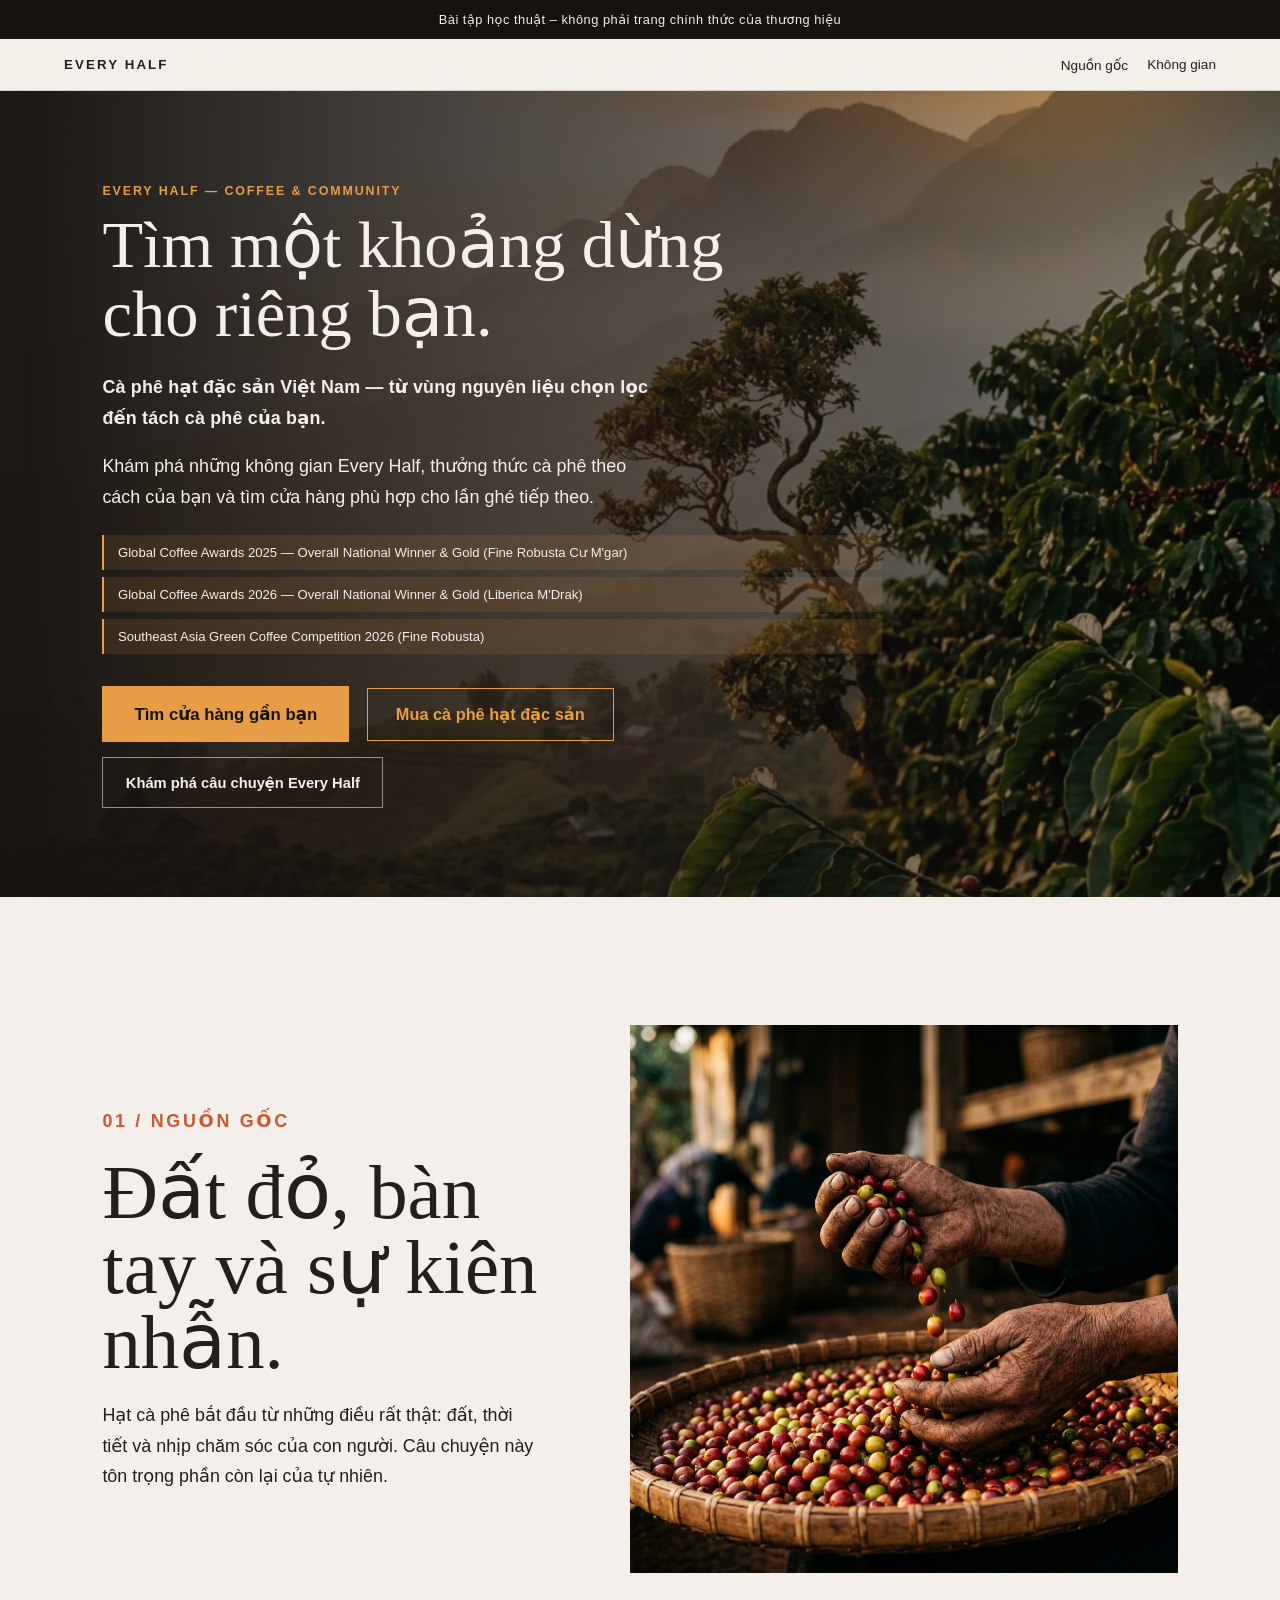
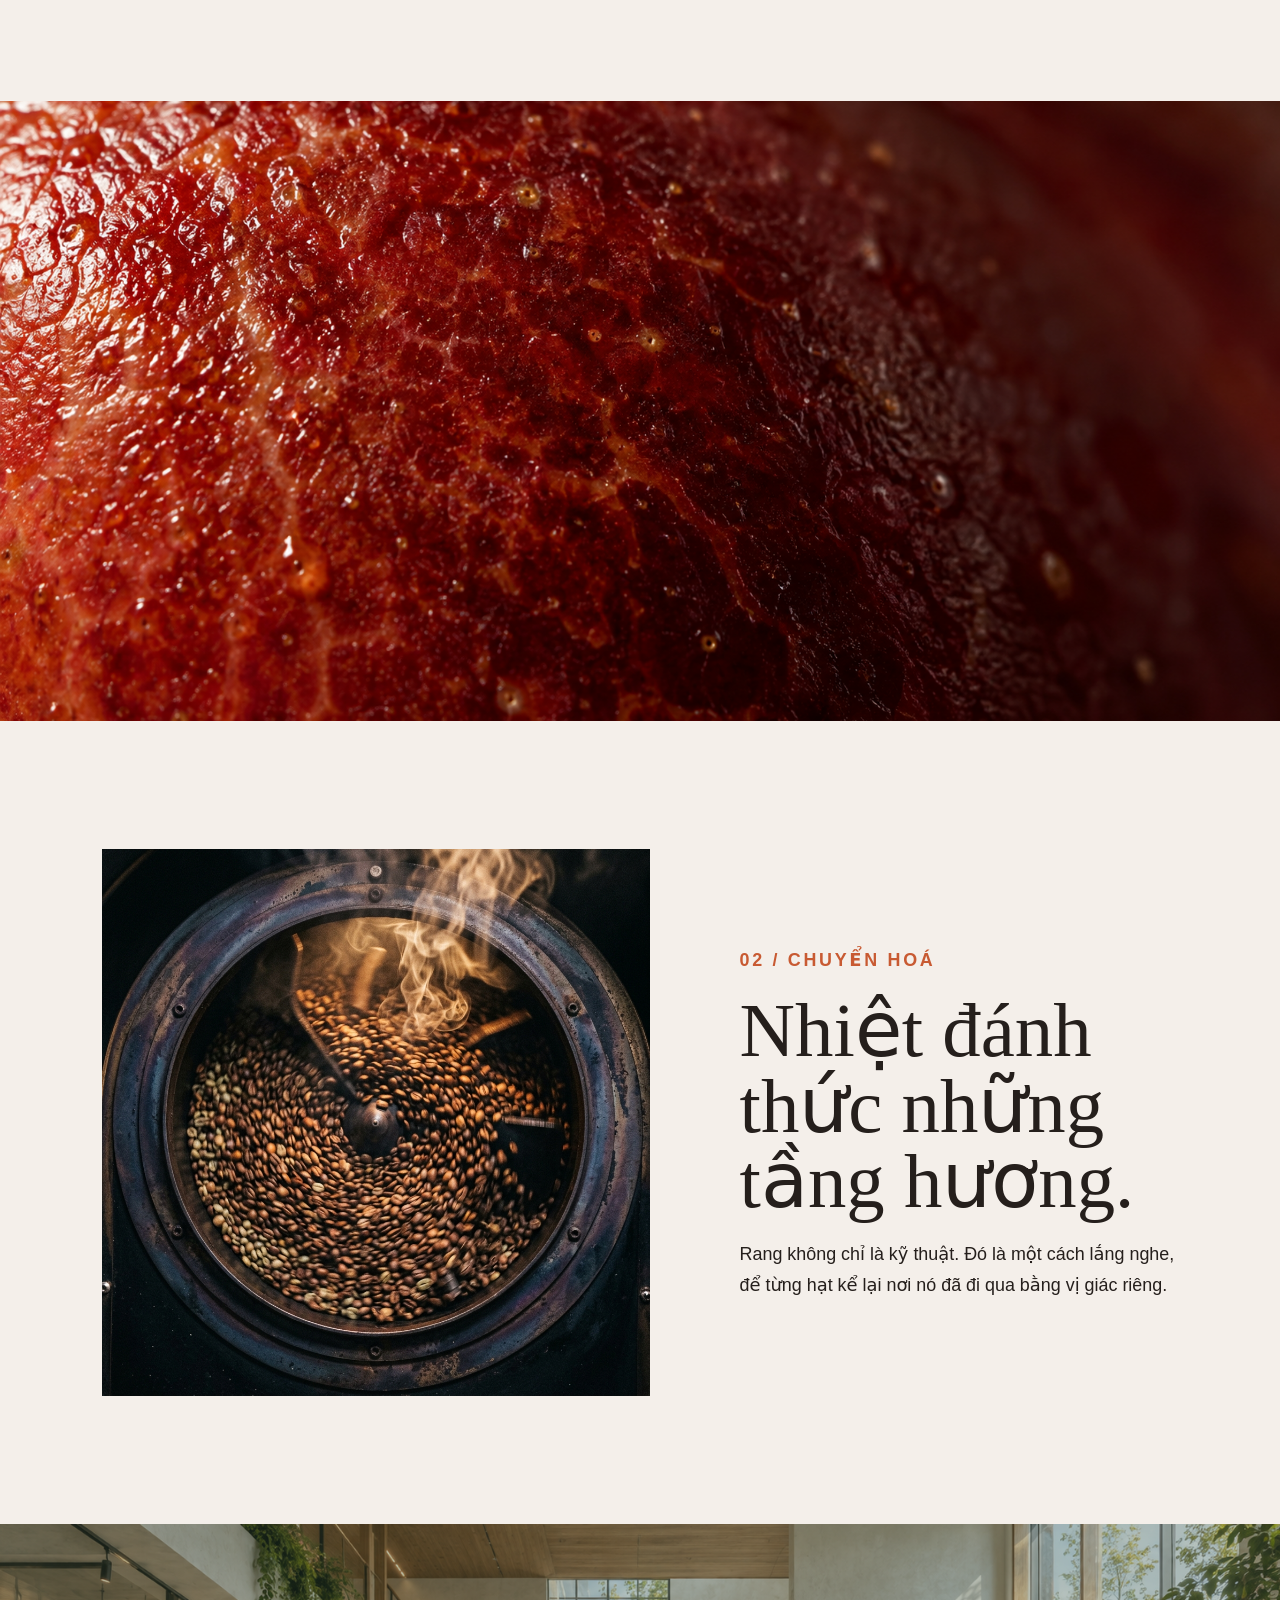
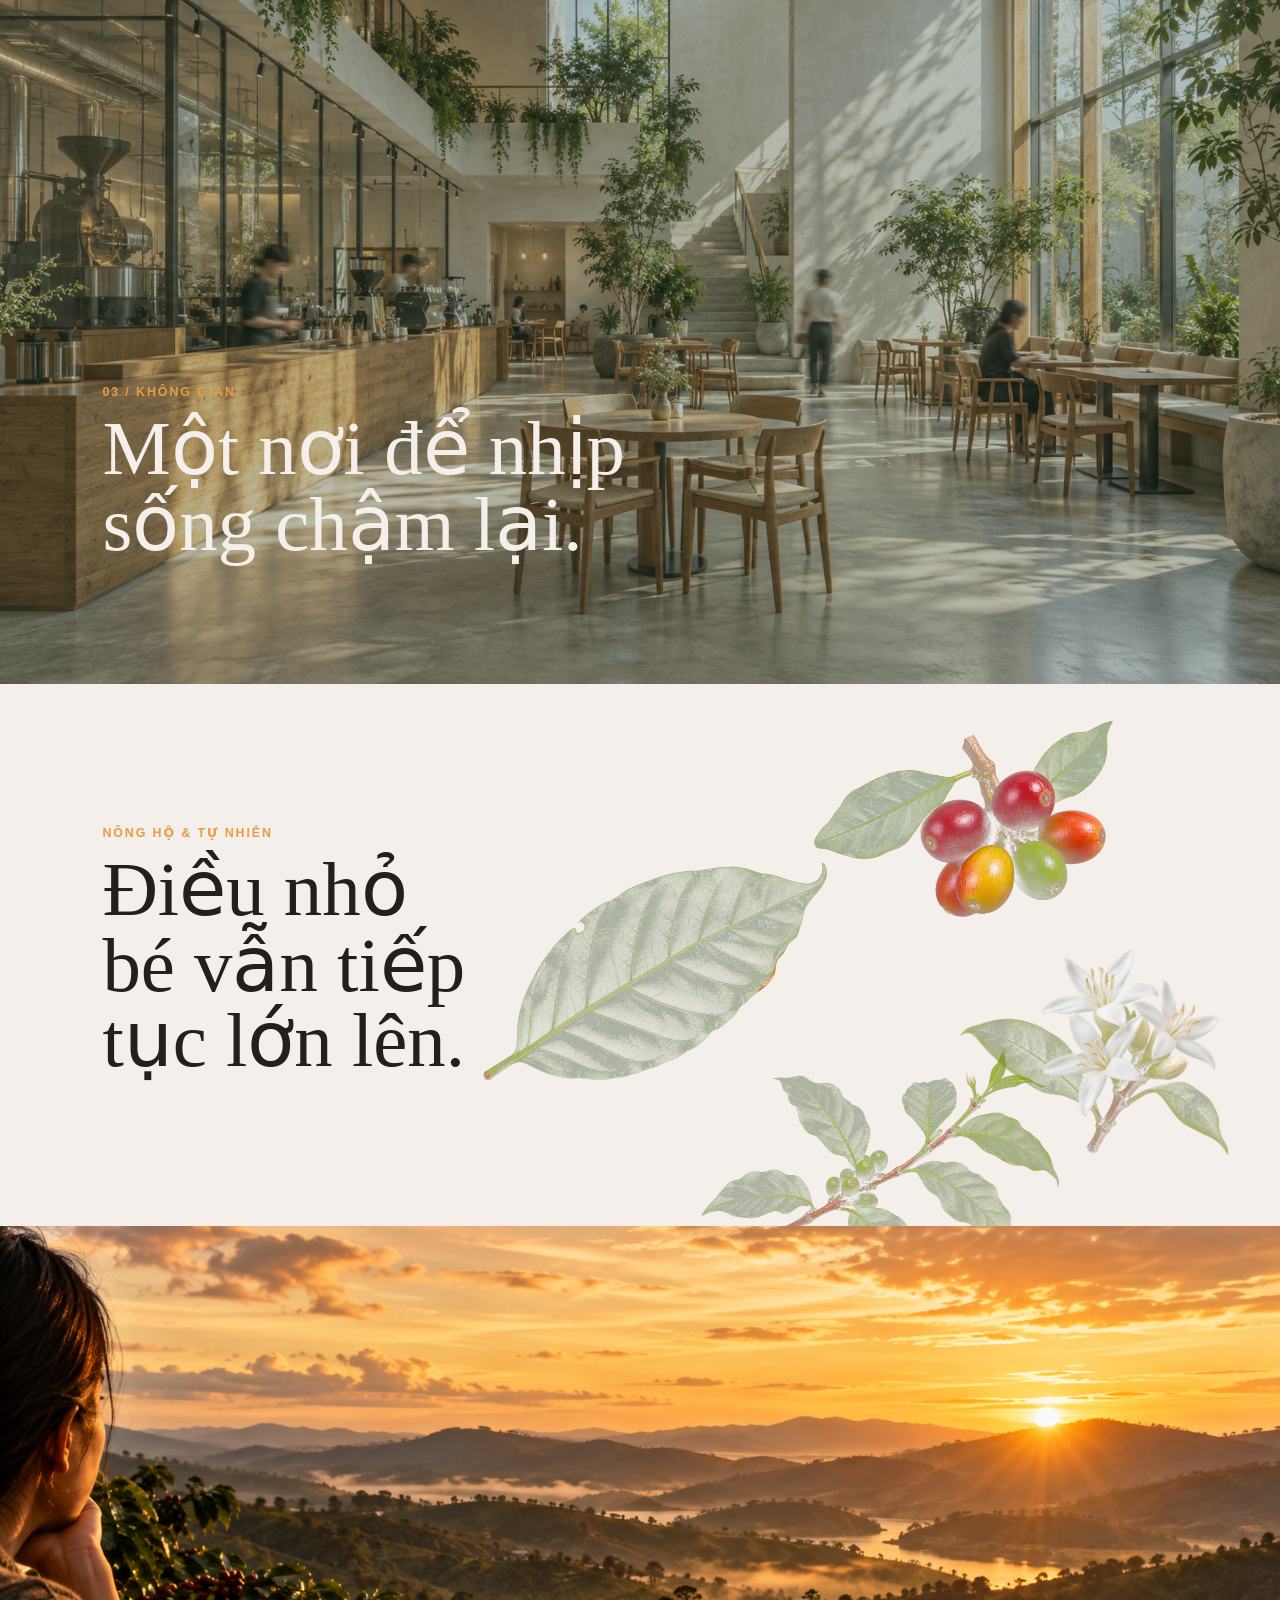
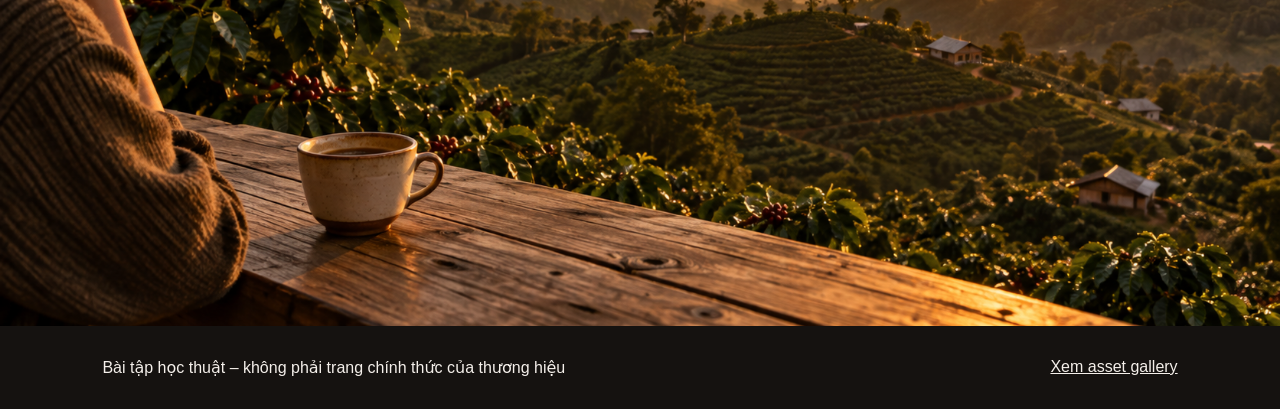
==== index.html @ ae02d375 "chinh sua theo yeu cau w4" ====
<!doctype html>
<html lang="vi">

<head>
  <meta charset="UTF-8">
  <meta name="viewport" content="width=device-width, initial-scale=1">
  <meta name="description"
    content="Khám phá không gian Every Half và tìm cửa hàng phù hợp cho lần ghé tiếp theo. Bài tập học thuật, không phải trang chính thức của thương hiệu.">
  <title>Every Half — Tìm một khoảng dừng</title>
  <link rel="stylesheet" href="assets/css/every-half-prototype.css">
  <script src="assets/js/tracking.js" defer></script>
  <script src="assets/js/motion.js" defer></script>

  <!-- Google tag (gtag.js) -->
  <script async src="https://www.googletagmanager.com/gtag/js?id=G-8DJGXKZXS6"></script>
  <script>
    window.dataLayer = window.dataLayer || [];
    function gtag() { dataLayer.push(arguments); }
    gtag('js', new Date());

    gtag('config', 'G-8DJGXKZXS6');
  </script>
</head>

<body>
  <p class="academic-notice">Bài tập học thuật – không phải trang chính thức của thương hiệu</p>
  <header class="site-header"><a class="wordmark" href="#top" aria-label="Every Half - đầu trang">EVERY HALF</a>
    <nav aria-label="Điều hướng"><a href="#origin">Nguồn gốc</a><a href="#space">Không gian</a></nav>
  </header>
  <main id="top">
    <section class="hero" aria-labelledby="hero-title"><img class="hero-image" data-parallax
        src="public/images/everyhalf/hero/01_hero_master.png"
        alt="Cảnh cà phê và thiên nhiên Tây Nguyên trong ánh sáng trầm ấm">
      <div class="hero-light" aria-hidden="true"></div>
      <div class="hero-copy">
        <p class="eyebrow">EVERY HALF — COFFEE &amp; COMMUNITY</p>
        <h1 id="hero-title">Tìm một khoảng dừng<br>cho riêng bạn.</h1>
        <p class="hero-subline">Cà phê hạt đặc sản Việt Nam — từ vùng nguyên liệu chọn lọc đến tách cà phê của bạn.</p>
        <p>Khám phá những không gian Every Half, thưởng thức cà phê theo cách của bạn và tìm cửa hàng phù hợp cho lần
          ghé tiếp theo.</p>
        <ul class="proof-badges" aria-label="Giải thưởng cà phê đặc sản">
          <li>Global Coffee Awards 2025 — Overall National Winner &amp; Gold (Fine Robusta Cư M'gar)</li>
          <li>Global Coffee Awards 2026 — Overall National Winner &amp; Gold (Liberica M'Drak)</li>
          <li>Southeast Asia Green Coffee Competition 2026 (Fine Robusta)</li>
        </ul>
        <div class="hero-actions">
          <a id="visit-roastery" class="cta" data-track="cta_click"
            href="https://www.everyhalf.vn/store?utm_source=every_half_study&amp;utm_medium=landing_cta&amp;utm_campaign=ec204_every_half&amp;utm_content=find_store_location">Tìm
            cửa hàng gần bạn</a>
          <a id="buy-specialty" class="cta-secondary-filled" data-track="cta_click"
            href="https://www.everyhalf.vn/product?utm_source=every_half_study&amp;utm_medium=landing_cta&amp;utm_campaign=ec204_every_half&amp;utm_content=buy_specialty_coffee">Mua
            cà phê hạt đặc sản</a>
          <a class="cta-secondary" href="#origin">Khám phá câu chuyện Every Half</a>
        </div>
        <!-- <a class="utility-link" href="/tracking">Xem kết quả ghi nhận sự kiện</a> -->
      </div>
    </section>
    <section class="section story-grid" id="origin" aria-labelledby="origin-title" data-reveal>
      <div class="story-copy">
        <p class="eyebrow">01 / Nguồn gốc</p>
        <h2 id="origin-title">Đất đỏ, bàn tay và sự kiên nhẫn.</h2>
        <p>Hạt cà phê bắt đầu từ những điều rất thật: đất, thời tiết và nhịp chăm sóc của con người. Câu chuyện này tôn
          trọng phần còn lại của tự nhiên.</p>
      </div><img class="story-image" src="public/images/everyhalf/origin/05_origin_human.png"
        alt="Con người chăm sóc cây cà phê">
    </section>
    <section class="transition" aria-label="Chất liệu quả cà phê"><img
        src="public/images/everyhalf/transition/13_transition_macro.png"
        alt="Cận cảnh kết cấu tự nhiên của vỏ quả cà phê"></section>
    <section class="section story-grid reverse" aria-labelledby="process-title" data-reveal><img class="story-image"
        src="public/images/everyhalf/process/08_roast_heat.png" alt="Nhiệt và chuyển động trong quá trình rang cà phê">
      <div class="story-copy">
        <p class="eyebrow">02 / Chuyển hoá</p>
        <h2 id="process-title">Nhiệt đánh thức những tầng hương.</h2>
        <p>Rang không chỉ là kỹ thuật. Đó là một cách lắng nghe, để từng hạt kể lại nơi nó đã đi qua bằng vị giác riêng.
        </p>
      </div>
    </section>
    <section class="space" id="space" aria-labelledby="space-title" data-reveal><img
        src="public/images/everyhalf/space/12_space.png"
        alt="Không gian cà phê tối giản với gỗ, cây xanh và ánh sáng tự nhiên">
      <div class="space-copy">
        <p class="eyebrow">03 / Không gian</p>
        <h2 id="space-title">Một nơi để nhịp sống chậm lại.</h2>
      </div>
    </section>
    <section class="section organic" aria-labelledby="organic-title" data-reveal>
      <p class="eyebrow">Nông hộ &amp; tự nhiên</p>
      <h2 id="organic-title">Điều nhỏ bé vẫn tiếp tục lớn lên.</h2><img class="organic-float cherries"
        src="public/images/everyhalf/organic/14_organic_02.png" alt="Chùm quả cà phê ở nhiều độ chín khác nhau"><img
        class="organic-float leaf" src="public/images/everyhalf/organic/14_organic_01.png" alt="Lá cà phê"><img
        class="organic-float flower" src="public/images/everyhalf/organic/14_organic_03.png" alt="Hoa cà phê"><img
        class="organic-float branch" src="public/images/everyhalf/organic/14_organic_04.png" alt="Cành cà phê non">
    </section>

    <section class="closing" aria-labelledby="closing-title">
      <img src="public/images/everyhalf/closing/16_closing.png"
        alt="Tách cà phê trên bàn gỗ nhìn ra đồi cà phê lúc hoàng hôn">
      <div class="closing-copy" data-reveal>
        <p class="eyebrow">Ghé thăm Every Half</p>
        <h2 id="closing-title">Lần ghé tiếp theo bắt đầu từ đây.</h2>
        <p>Chọn một góc yên tĩnh, một tách cà phê hợp gu và dành cho mình một nhịp chậm giữa ngày.</p>
      </div>
    </section>

  </main>
  <footer class="site-footer"><span>Bài tập học thuật – không phải trang chính thức của thương hiệu</span>
    <a href="asset_gallery.html">Xem asset gallery</a>
  </footer>
</body>

</html>
---- assets/css/every-half-prototype.css ----
:root { --basalt:#c85a32; --gold:#e69d45; --forest:#2d4f3e; --charcoal:#151210; --plaster:#f4efea; --ink:#251f1c; --line:rgba(37,31,28,.16); --display:'Palatino Linotype','Book Antiqua','Times New Roman',serif; --body:'Segoe UI',Arial,system-ui,sans-serif; }
* { box-sizing:border-box; } html { scroll-behavior:smooth; } body { background:var(--plaster); color:var(--ink); font-family:var(--body); margin:0; } body::before { background:url('../../public/images/everyhalf/texture/15_material_texture.png') repeat; content:''; inset:0; opacity:.08; pointer-events:none; position:fixed; z-index:-1; } a { color:inherit; }
.academic-notice { background:var(--charcoal); color:var(--plaster); font-size:.8rem; letter-spacing:.04em; margin:0; padding:.75rem 1.5rem; text-align:center; }.site-header { align-items:center; border-bottom:1px solid var(--line); display:flex; justify-content:space-between; padding:1.1rem clamp(1.25rem,5vw,5rem); }.wordmark { font-size:.83rem; font-weight:700; letter-spacing:.16em; text-decoration:none; }.site-header nav { display:flex; font-size:.85rem; gap:1.2rem; }.site-header nav a { text-decoration:none; }
.hero { background:var(--charcoal); color:var(--plaster); min-height:78svh; overflow:hidden; padding:clamp(2rem,7vw,7rem) clamp(1.25rem,8vw,9rem); position:relative; }.hero::after { background:linear-gradient(90deg,rgba(21,18,16,.96) 2%,rgba(21,18,16,.56) 49%,rgba(21,18,16,.08)); content:''; inset:0; position:absolute; }.hero-light { background:radial-gradient(circle,rgba(230,157,69,.38),transparent 64%); filter:blur(18px); height:62vw; pointer-events:none; position:absolute; right:-16vw; top:-35vw; width:62vw; z-index:1; }.hero-image { height:100%; inset:0; object-fit:cover; opacity:.7; position:absolute; transform:scale(1.08); transition:transform .1s linear; width:100%; }.hero-copy { max-width:690px; position:relative; z-index:2; }.eyebrow { color:var(--gold); font-size:.78rem; font-weight:700; letter-spacing:.15em; text-transform:uppercase; } h1,h2 { font-family:var(--display); font-weight:400; line-height:.98; margin:.5rem 0 1.25rem; } h1 { font-size:clamp(3.5rem,9vw,8.5rem); max-width:8ch; } h2 { font-size:clamp(2.5rem,6vw,5.5rem); }.hero-copy p,.story-copy p { font-size:clamp(1rem,1.4vw,1.22rem); line-height:1.7; max-width:55ch; }.text-link,.cta { display:inline-flex; font-weight:700; margin-top:1.25rem; text-decoration:none; }.cta { background:var(--gold); color:var(--charcoal); overflow:hidden; padding:1rem 1.25rem; position:relative; transition:transform .2s ease,background .2s ease; }.cta:hover { background:#f0b65f; transform:translateY(-2px); }.cta::after { background:linear-gradient(90deg,transparent,rgba(255,255,255,.58),transparent); content:''; height:100%; left:-130%; position:absolute; top:0; transform:skewX(-20deg); width:45%; }
.section { padding:clamp(4rem,10vw,10rem) clamp(1.25rem,8vw,9rem); }.story-grid { align-items:center; display:grid; gap:clamp(2rem,7vw,7rem); grid-template-columns:minmax(0,.8fr) minmax(280px,1fr); }.story-grid.reverse { grid-template-columns:minmax(280px,1fr) minmax(0,.8fr); }.story-image { min-height:470px; object-fit:cover; width:100%; }.story-copy .eyebrow { color:var(--basalt); }.transition { height:min(58vw,620px); overflow:hidden; }.transition img { height:100%; object-fit:cover; width:100%; }.space { background:var(--forest); color:var(--plaster); padding:0; position:relative; }.space img { display:block; height:min(66vw,760px); object-fit:cover; opacity:.68; width:100%; }.space-copy { bottom:clamp(2rem,8vw,8rem); left:clamp(1.25rem,8vw,9rem); max-width:580px; position:absolute; }.space-copy .eyebrow { color:var(--gold); }.organic { min-height:430px; overflow:hidden; position:relative; }.organic h2 { max-width:10ch; position:relative; z-index:1; }.organic-float { max-height:260px; object-fit:contain; position:absolute; right:8%; top:1rem; }.organic-float.leaf { right:34%; top:10rem; }.organic-float.flower { right:2%; top:15rem; }.organic-float.branch { right:16%; top:22rem; }
.closing { color:var(--plaster); min-height:700px; padding:clamp(4rem,10vw,10rem) clamp(1.25rem,8vw,9rem); position:relative; }.closing::before { background:linear-gradient(90deg,rgba(21,18,16,.85),rgba(21,18,16,.08)); content:''; inset:0; position:absolute; }.closing img { height:100%; inset:0; object-fit:cover; position:absolute; width:100%; }.closing-copy { max-width:660px; position:relative; z-index:1; }.tracking { background:#fffaf5; border-top:1px solid var(--line); }.tracking-grid { display:grid; gap:2rem; grid-template-columns:1fr minmax(260px,.8fr); }.tracking h2 { font-size:clamp(2rem,4vw,3.8rem); }.event-panel { background:var(--charcoal); color:var(--plaster); padding:1.35rem; }.event-panel h3 { margin-top:0; }#event-status { color:#d9cfca; font-size:.85rem; line-height:1.5; }#event-log { border-top:1px solid rgba(255,255,255,.2); list-style:none; margin:1rem 0; padding:.65rem 0 0; }#event-log li { border-bottom:1px solid rgba(255,255,255,.12); font:.75rem/1.5 ui-monospace,monospace; padding:.55rem 0; }.clear-button { background:transparent; border:1px solid rgba(255,255,255,.55); color:var(--plaster); cursor:pointer; padding:.6rem .85rem; }.site-footer { background:var(--charcoal); color:var(--plaster); display:flex; gap:1rem; justify-content:space-between; padding:2rem clamp(1.25rem,8vw,9rem); }.thank-you { min-height:100svh; }.thank-you-main { margin:0 auto; max-width:900px; padding:clamp(4rem,13vw,10rem) 1.25rem; }.campaign { background:white; border-left:4px solid var(--basalt); margin:2.5rem 0; padding:1.25rem; }#campaign-details div { border-top:1px solid var(--line); display:grid; grid-template-columns:1fr 2fr; padding:.75rem 0; }#campaign-details dt { font-weight:700; }#campaign-details dd { margin:0; overflow-wrap:anywhere; }
.motion-ready .hero-copy { animation:hero-reveal 1.1s cubic-bezier(.2,.8,.2,1) both; }.motion-ready .hero-light { animation:light-breathe 8s ease-in-out infinite; }.motion-ready .transition img { animation:macro-drift 16s ease-in-out infinite alternate; }.motion-ready .organic-float { animation:botanical-float 7s ease-in-out infinite alternate; }.motion-ready .organic-float.leaf { animation-delay:-2s; animation-duration:9s; }.motion-ready .organic-float.flower { animation-delay:-4s; animation-duration:8s; }.motion-ready .organic-float.branch { animation-delay:-1s; animation-duration:11s; }.motion-ready .cta::after { animation:cta-shimmer 4.8s ease-in-out infinite; }.motion-ready [data-reveal] { opacity:0; transform:translateY(42px); transition:opacity .8s ease,transform .8s cubic-bezier(.2,.8,.2,1); }.motion-ready [data-reveal].is-visible { opacity:1; transform:translateY(0); }
@keyframes hero-reveal { from { opacity:0; transform:translateY(32px); } to { opacity:1; transform:translateY(0); } } @keyframes light-breathe { 0%,100% { opacity:.4; transform:translate3d(0,0,0) scale(.92); } 50% { opacity:1; transform:translate3d(-6vw,8vw,0) scale(1.12); } } @keyframes macro-drift { from { transform:scale(1.02) translateX(-1.5%); } to { transform:scale(1.12) translateX(1.5%); } } @keyframes botanical-float { from { transform:translate3d(0,0,0) rotate(-2deg); } to { transform:translate3d(0,-22px,0) rotate(3deg); } } @keyframes cta-shimmer { 0%,58% { left:-130%; } 76%,100% { left:160%; } }
@media (max-width:700px) { .site-header nav { display:none; }.story-grid,.story-grid.reverse,.tracking-grid { grid-template-columns:1fr; }.story-grid.reverse .story-copy { order:1; }.story-grid.reverse .story-image { order:2; }.story-image { min-height:360px; }.organic { min-height:320px; }.organic-float { max-height:160px; opacity:.72; right:-5%; }.organic-float.leaf { right:29%; top:11rem; }.organic-float.flower { display:none; }.organic-float.branch { display:none; }.site-footer { flex-direction:column; } } @media (prefers-reduced-motion:reduce) { html { scroll-behavior:auto; }*,*::before,*::after { animation-duration:.01ms !important; animation-iteration-count:1 !important; scroll-behavior:auto !important; transition-duration:.01ms !important; } }

/* Marketing hero actions */
.hero-copy { max-width:780px; }
.hero-copy h1 { font-size:clamp(1.9rem,5.2vw,4.8rem); line-height:1.04; max-width:none; margin-bottom:1.5rem; }
.hero-copy p.eyebrow { font-size:.78rem; margin:0; }
.hero-actions { align-items:center; display:flex; flex-wrap:wrap; gap:.9rem 1.1rem; margin-top:2rem; }
.hero-actions .cta { font-size:1.05rem; margin-top:0; padding:1.1rem 2rem; }
.cta-secondary { border:1px solid rgba(244,239,234,.55); color:var(--plaster); display:inline-flex; font-size:.92rem; font-weight:600; padding:1rem 1.4rem; text-decoration:none; transition:background .2s ease,border-color .2s ease; }
.cta-secondary:hover { background:rgba(244,239,234,.12); border-color:var(--plaster); }
.utility-link { color:rgba(244,239,234,.72); display:inline-block; font-size:.78rem; margin-top:1.6rem; padding:.5rem 0; text-decoration:underline; text-underline-offset:3px; }
.utility-link:hover { color:var(--plaster); }
@media (max-width:700px) { .hero-actions { align-items:stretch; flex-direction:column; } .hero-actions .cta,.cta-secondary,.cta-secondary-filled { justify-content:center; text-align:center; width:100%; } .site-header { padding-block:.9rem; } }

/* Điểm 1 — Thông điệp chính: subline nêu rõ danh mục sản phẩm cốt lõi */
.hero-subline { color:var(--plaster); font-size:clamp(1.05rem,1.7vw,1.35rem); font-weight:600; letter-spacing:.01em; margin:0 0 .85rem; max-width:55ch; }

/* Điểm 2 — Bằng chứng / Proof: badge giải thưởng định lượng gần CTA */
.proof-badges { display:flex; flex-direction:column; gap:.45rem; list-style:none; margin:1.4rem 0 0; padding:0; }
.proof-badges li { background:rgba(230,157,69,.12); border-left:2px solid var(--gold); color:var(--plaster); font-size:.82rem; line-height:1.45; padding:.5rem .85rem; }

/* Điểm 3 — CTA giảm lo ngại: CTA phụ dẫn thẳng tới trang mua hàng online */
.cta-secondary-filled { background:transparent; border:1px solid var(--gold); color:var(--gold); display:inline-flex; font-size:1.02rem; font-weight:700; margin-top:0; padding:1rem 1.75rem; text-decoration:none; transition:background .2s ease,color .2s ease; }
.cta-secondary-filled:hover { background:var(--gold); color:var(--charcoal); }
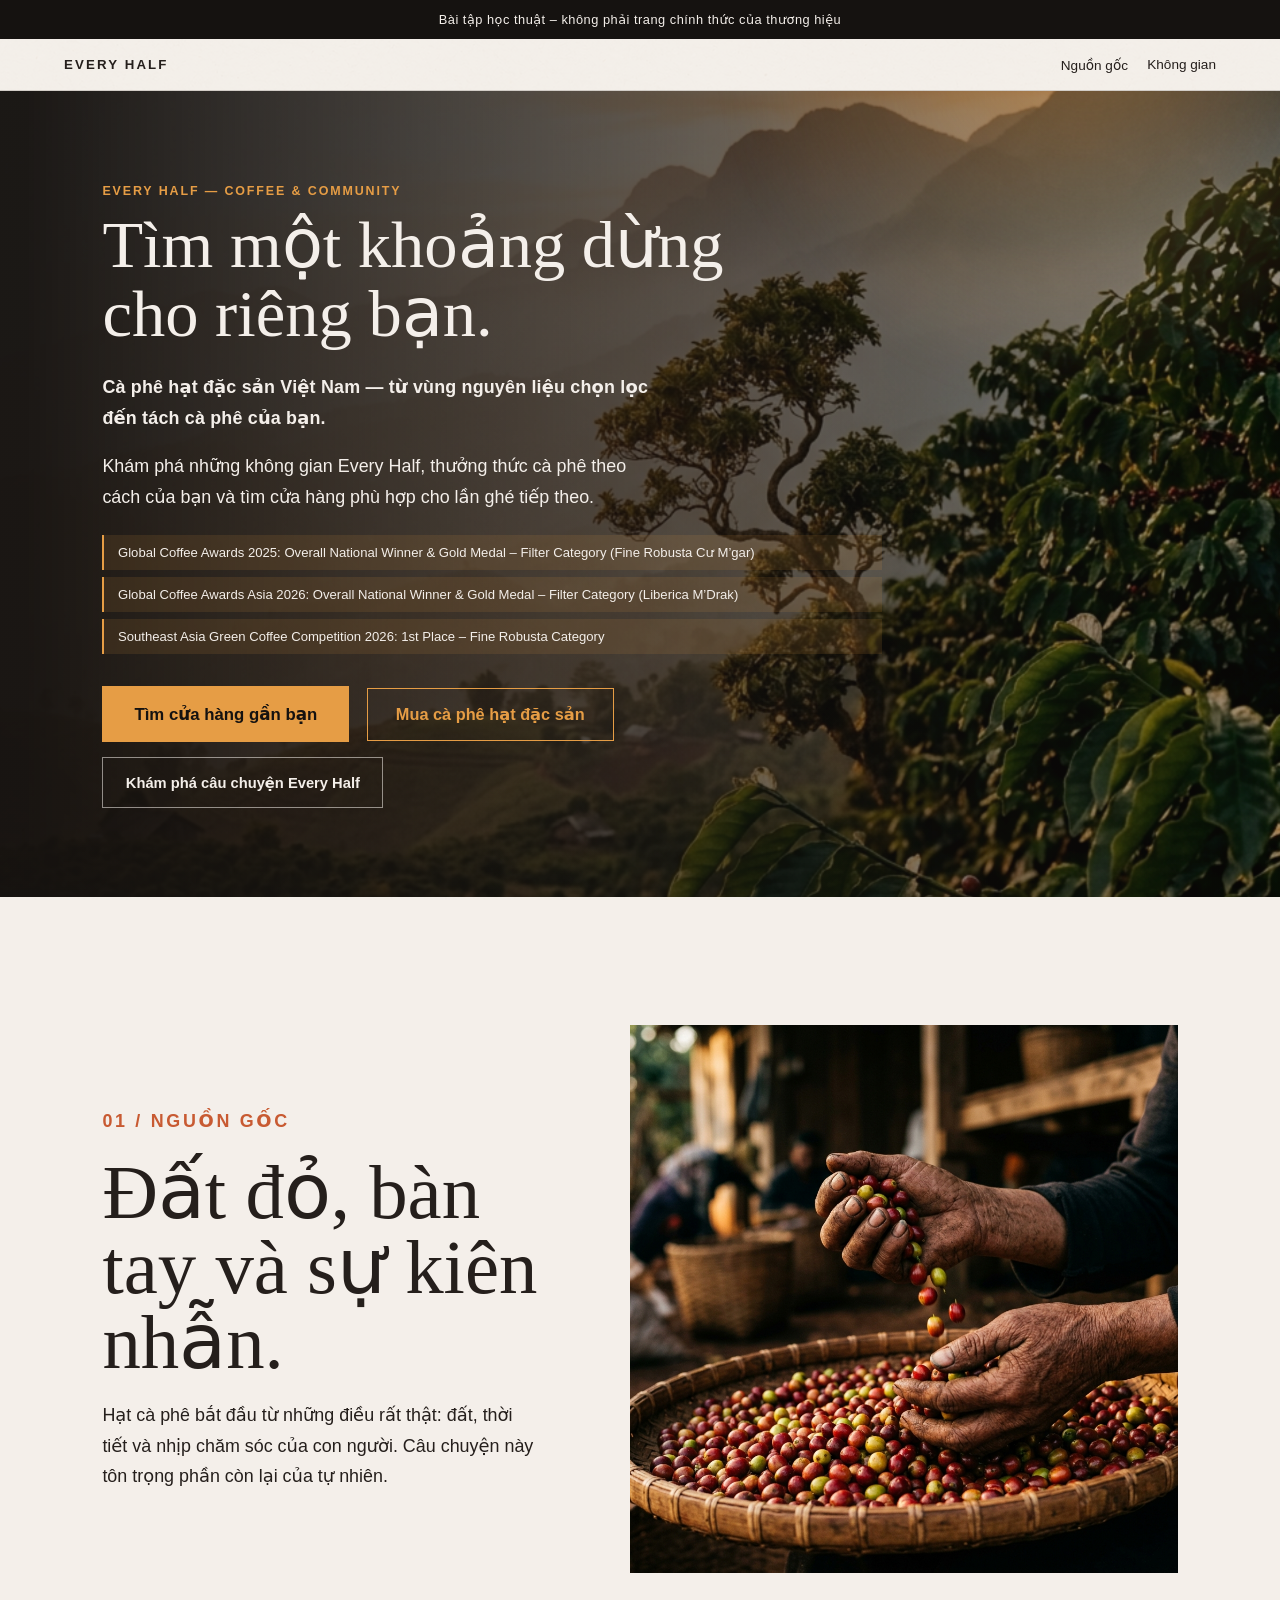
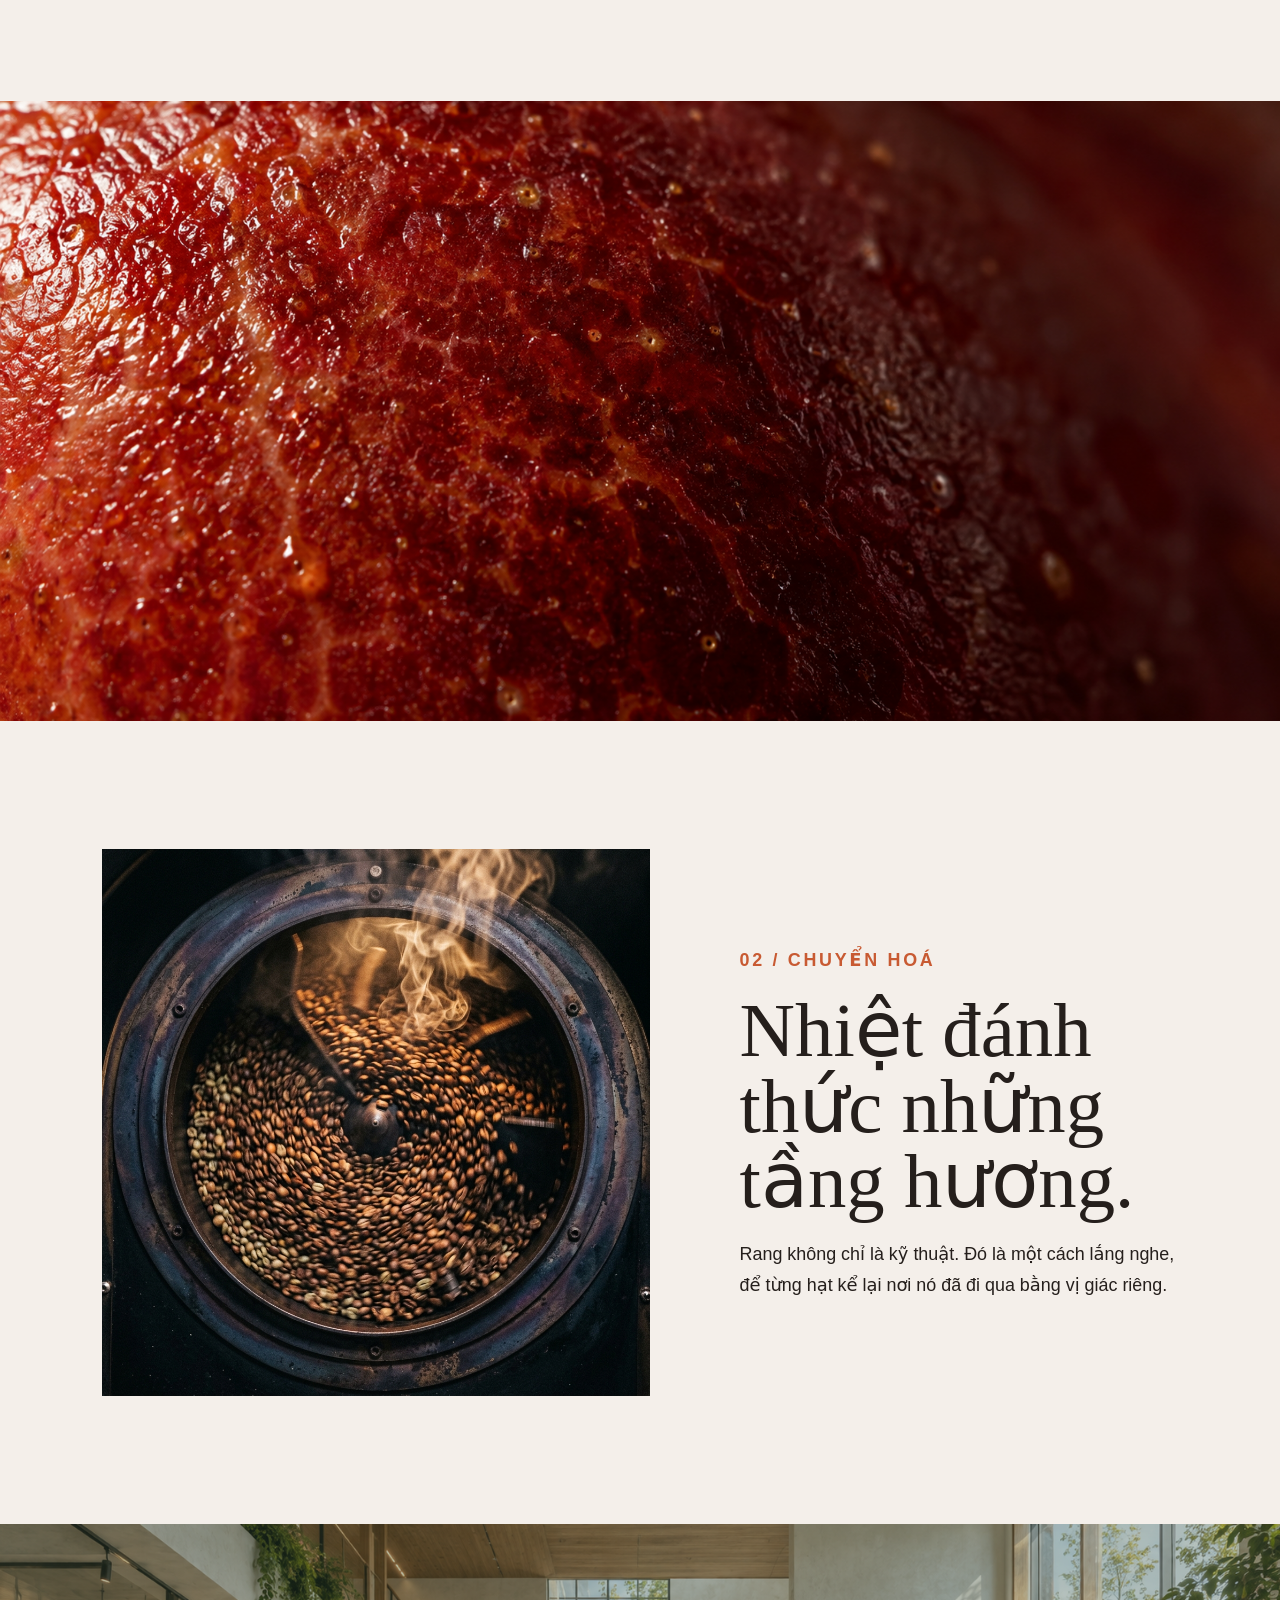
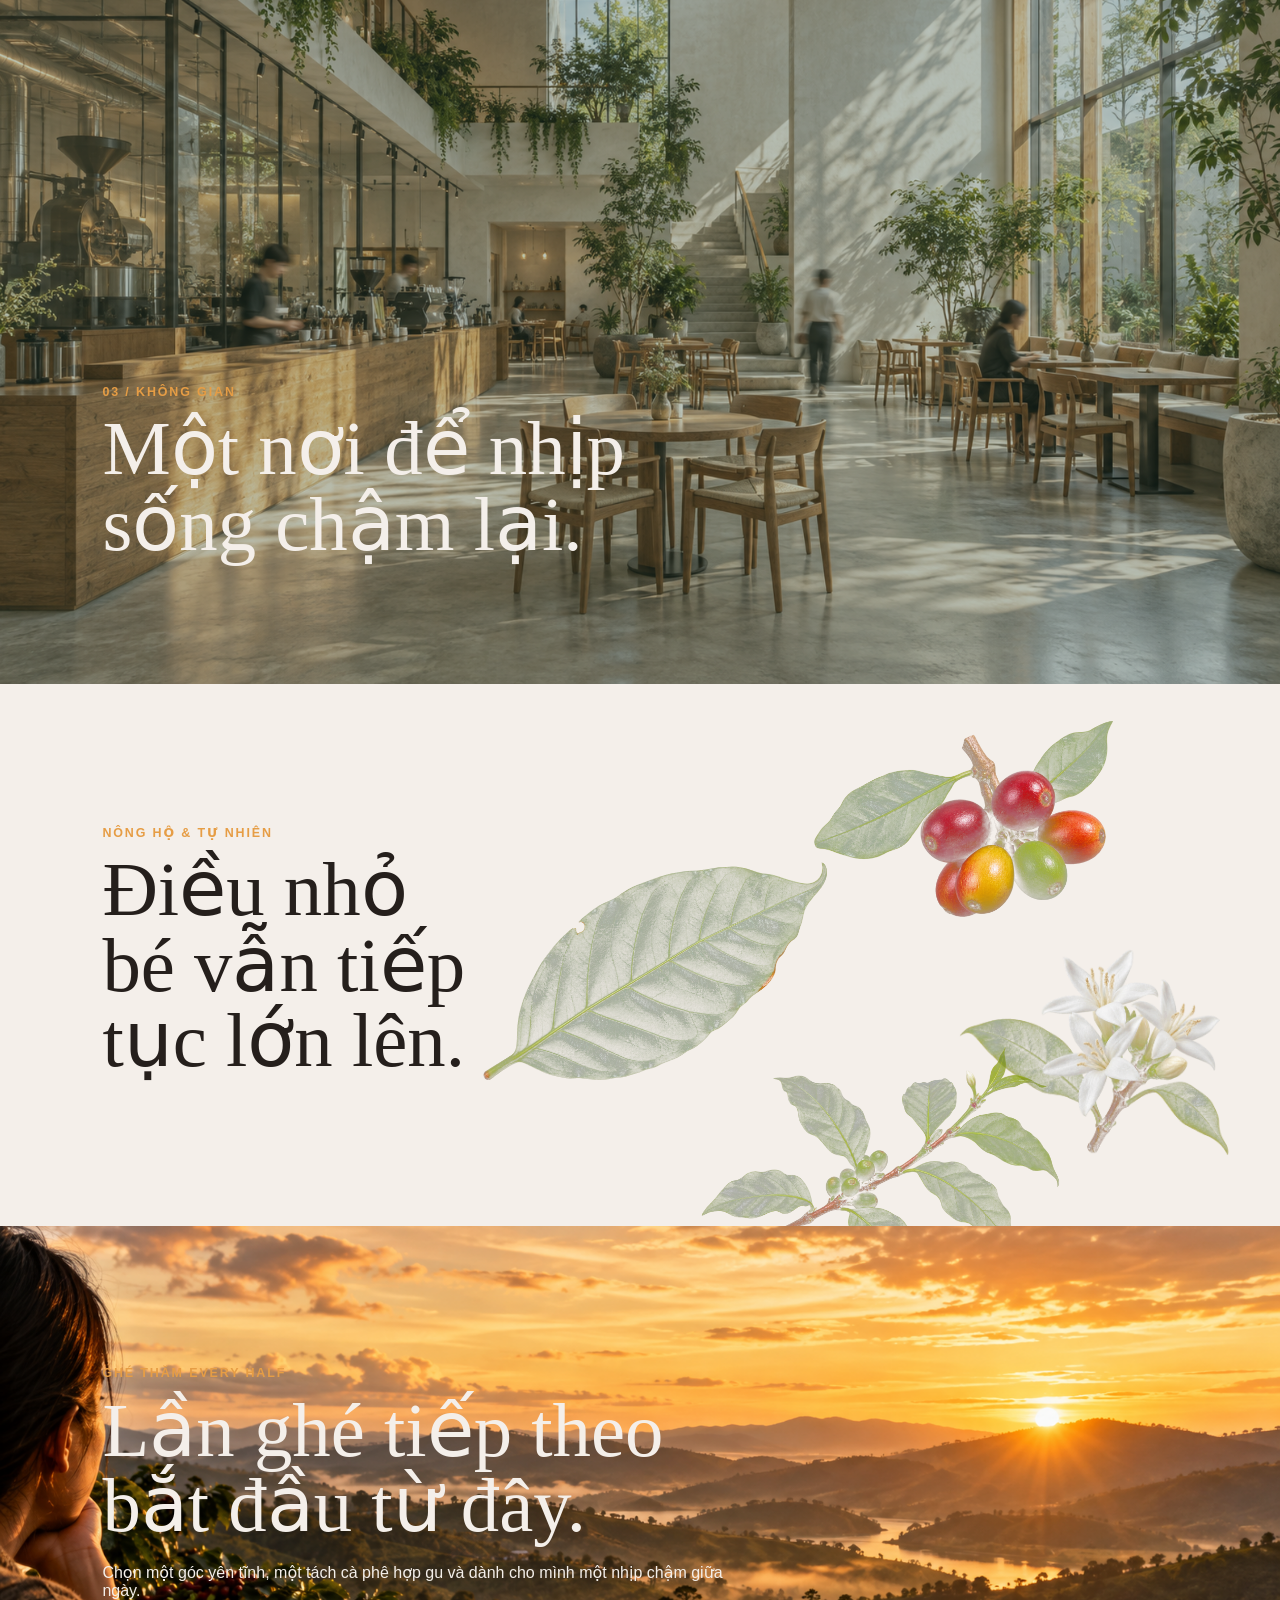
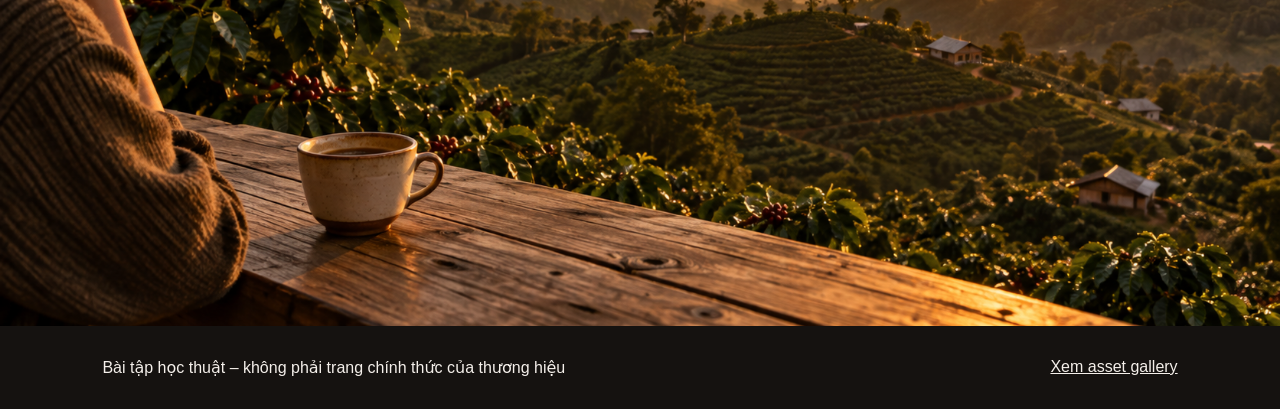
==== commit f31e7cea: "sua proof giai thuong" ====
--- a/index.html
+++ b/index.html
@@ -39,9 +39,11 @@
         <p>Khám phá những không gian Every Half, thưởng thức cà phê theo cách của bạn và tìm cửa hàng phù hợp cho lần
           ghé tiếp theo.</p>
         <ul class="proof-badges" aria-label="Giải thưởng cà phê đặc sản">
-          <li>Global Coffee Awards 2025 — Overall National Winner &amp; Gold (Fine Robusta Cư M'gar)</li>
-          <li>Global Coffee Awards 2026 — Overall National Winner &amp; Gold (Liberica M'Drak)</li>
-          <li>Southeast Asia Green Coffee Competition 2026 (Fine Robusta)</li>
+          <li>Global Coffee Awards 2025: Overall National Winner & Gold Medal – Filter Category (Fine Robusta Cư M’gar)
+          </li>
+          <li>Global Coffee Awards Asia 2026: Overall National Winner & Gold Medal – Filter Category (Liberica M’Drak)
+          </li>
+          <li>Southeast Asia Green Coffee Competition 2026: 1st Place – Fine Robusta Category</li>
         </ul>
         <div class="hero-actions">
           <a id="visit-roastery" class="cta" data-track="cta_click"
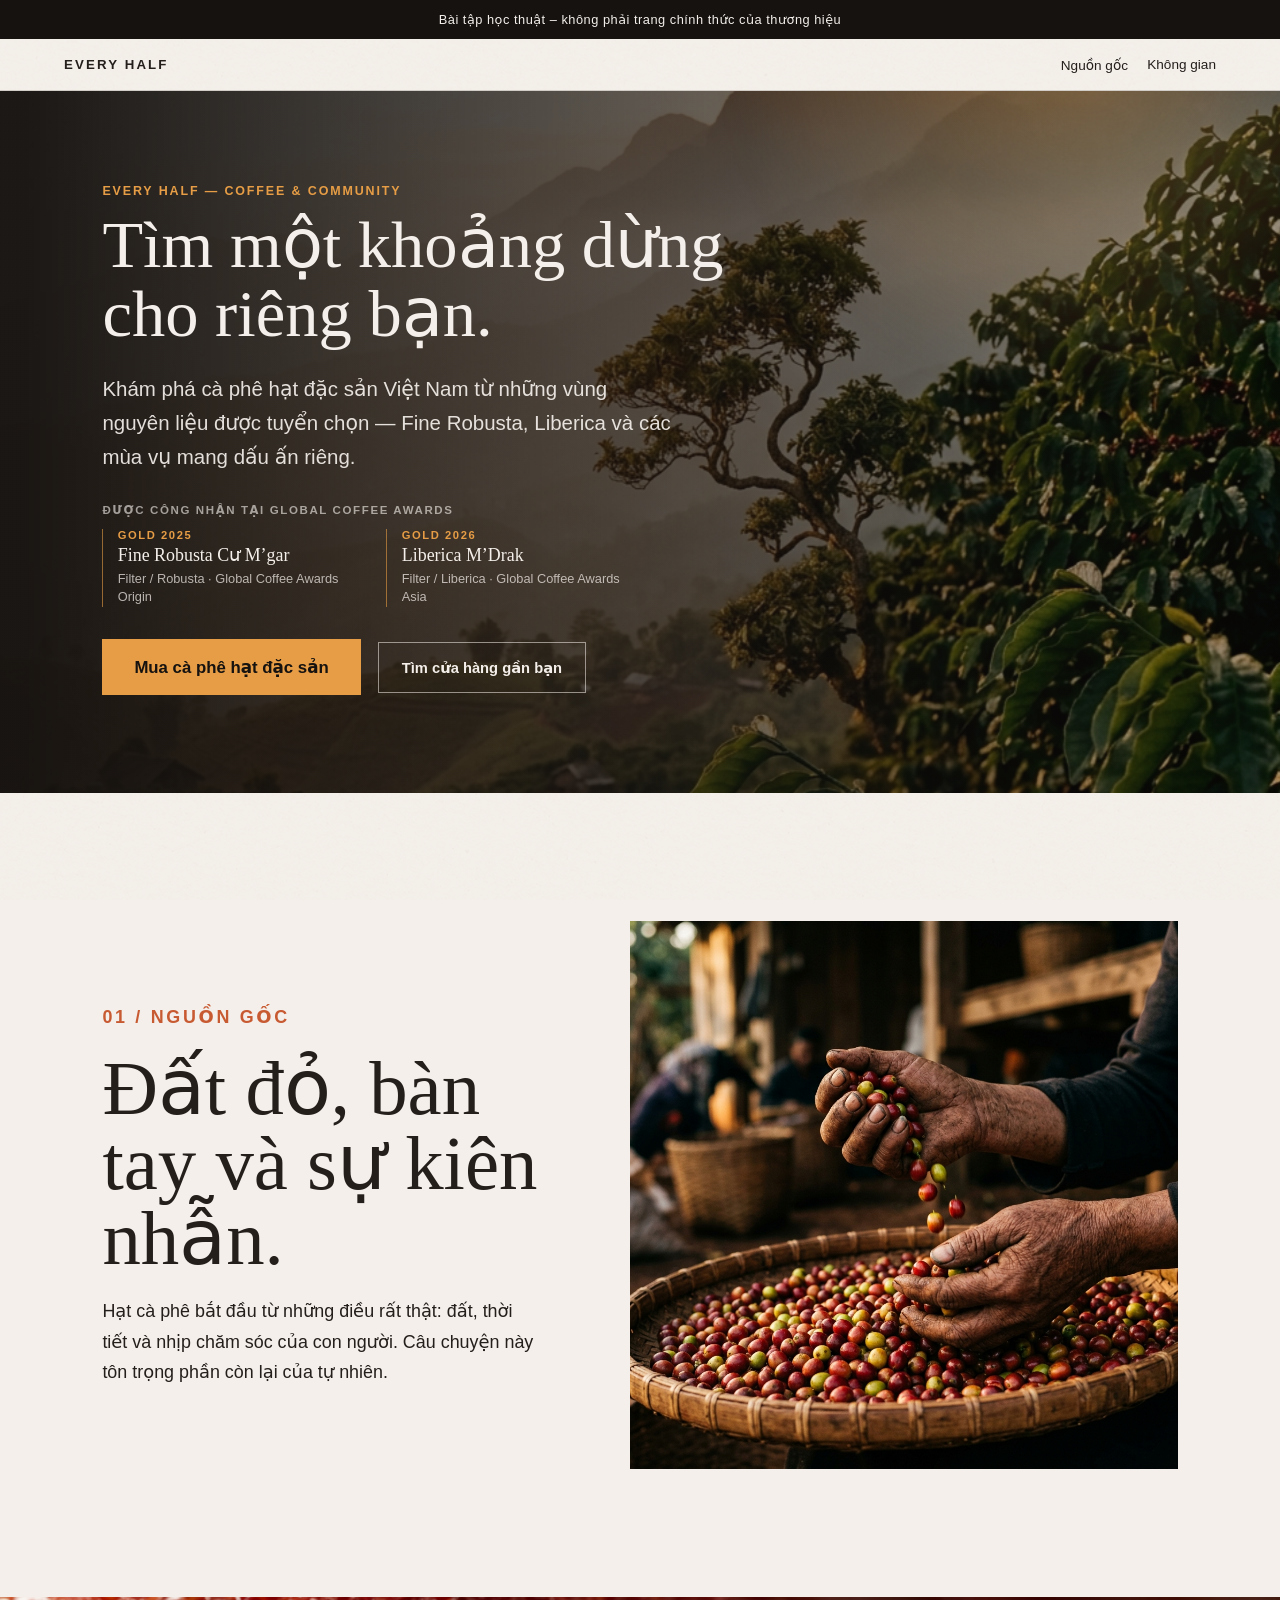
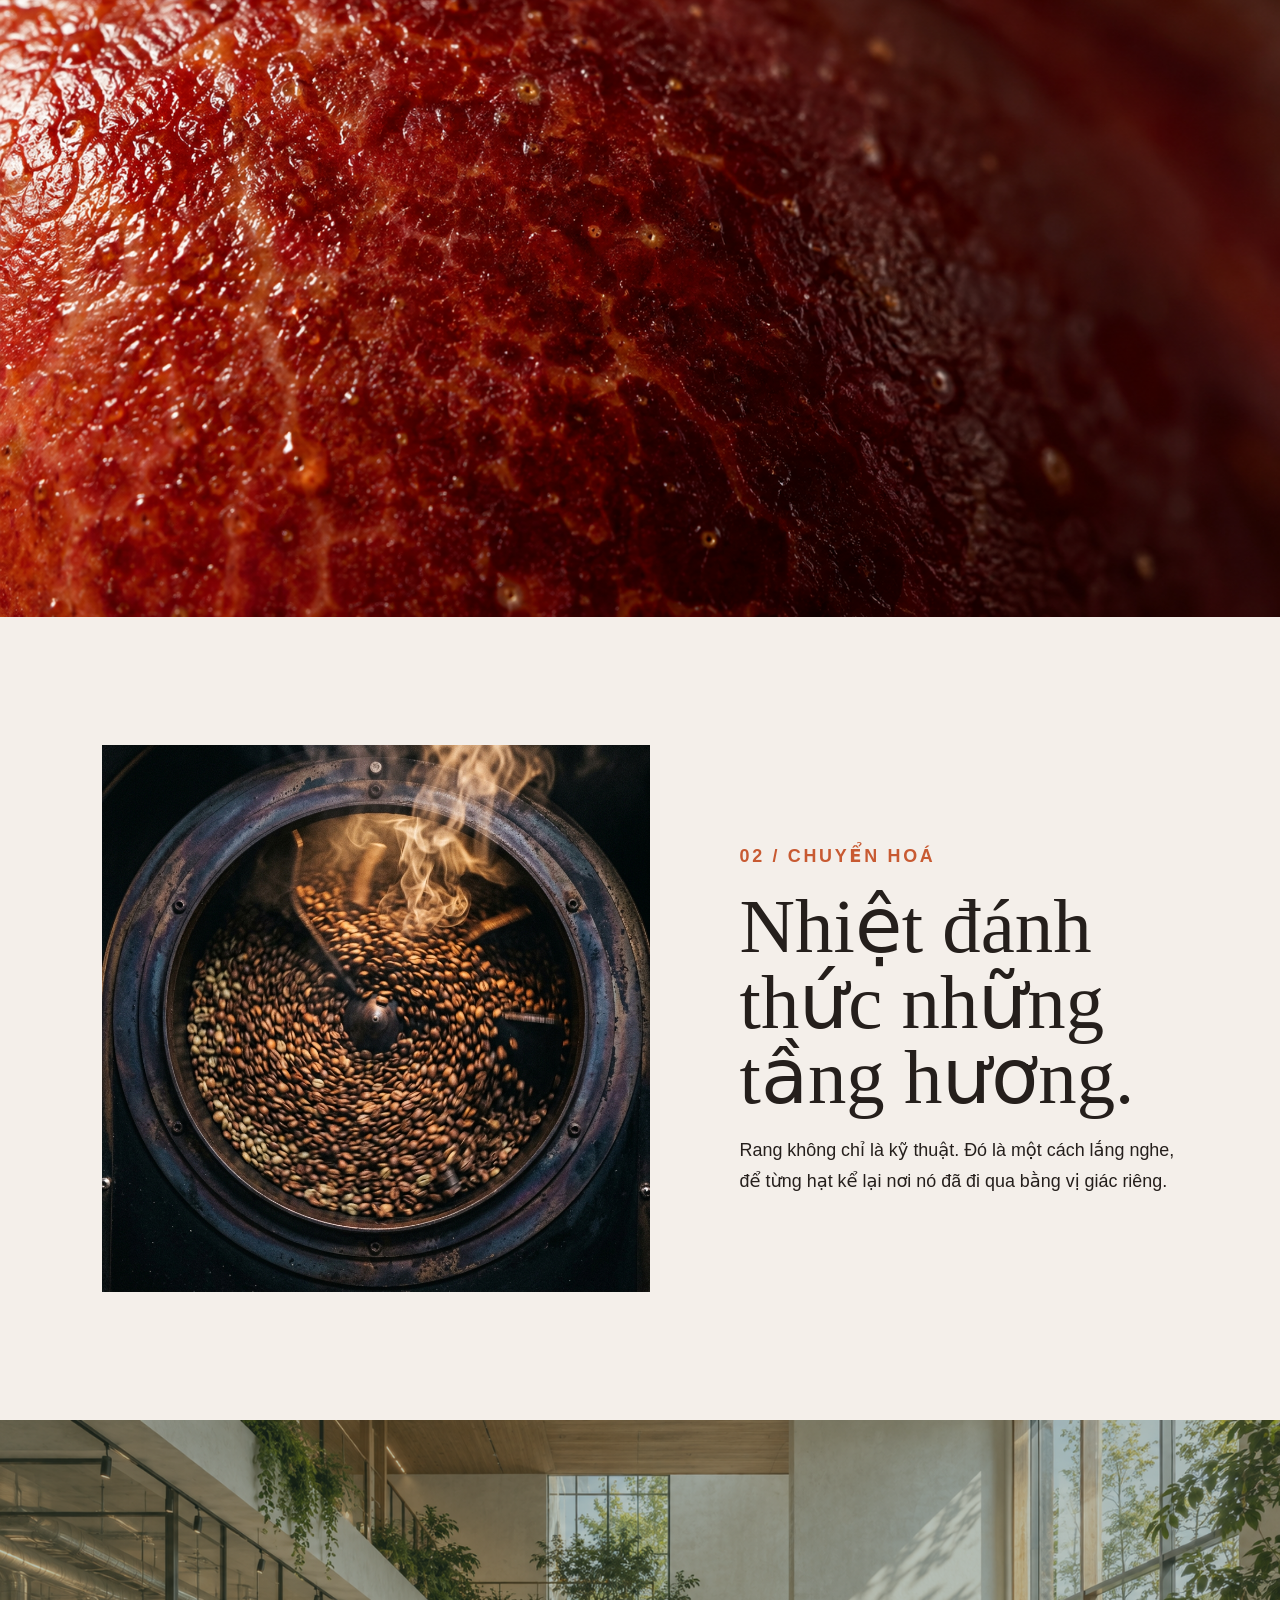
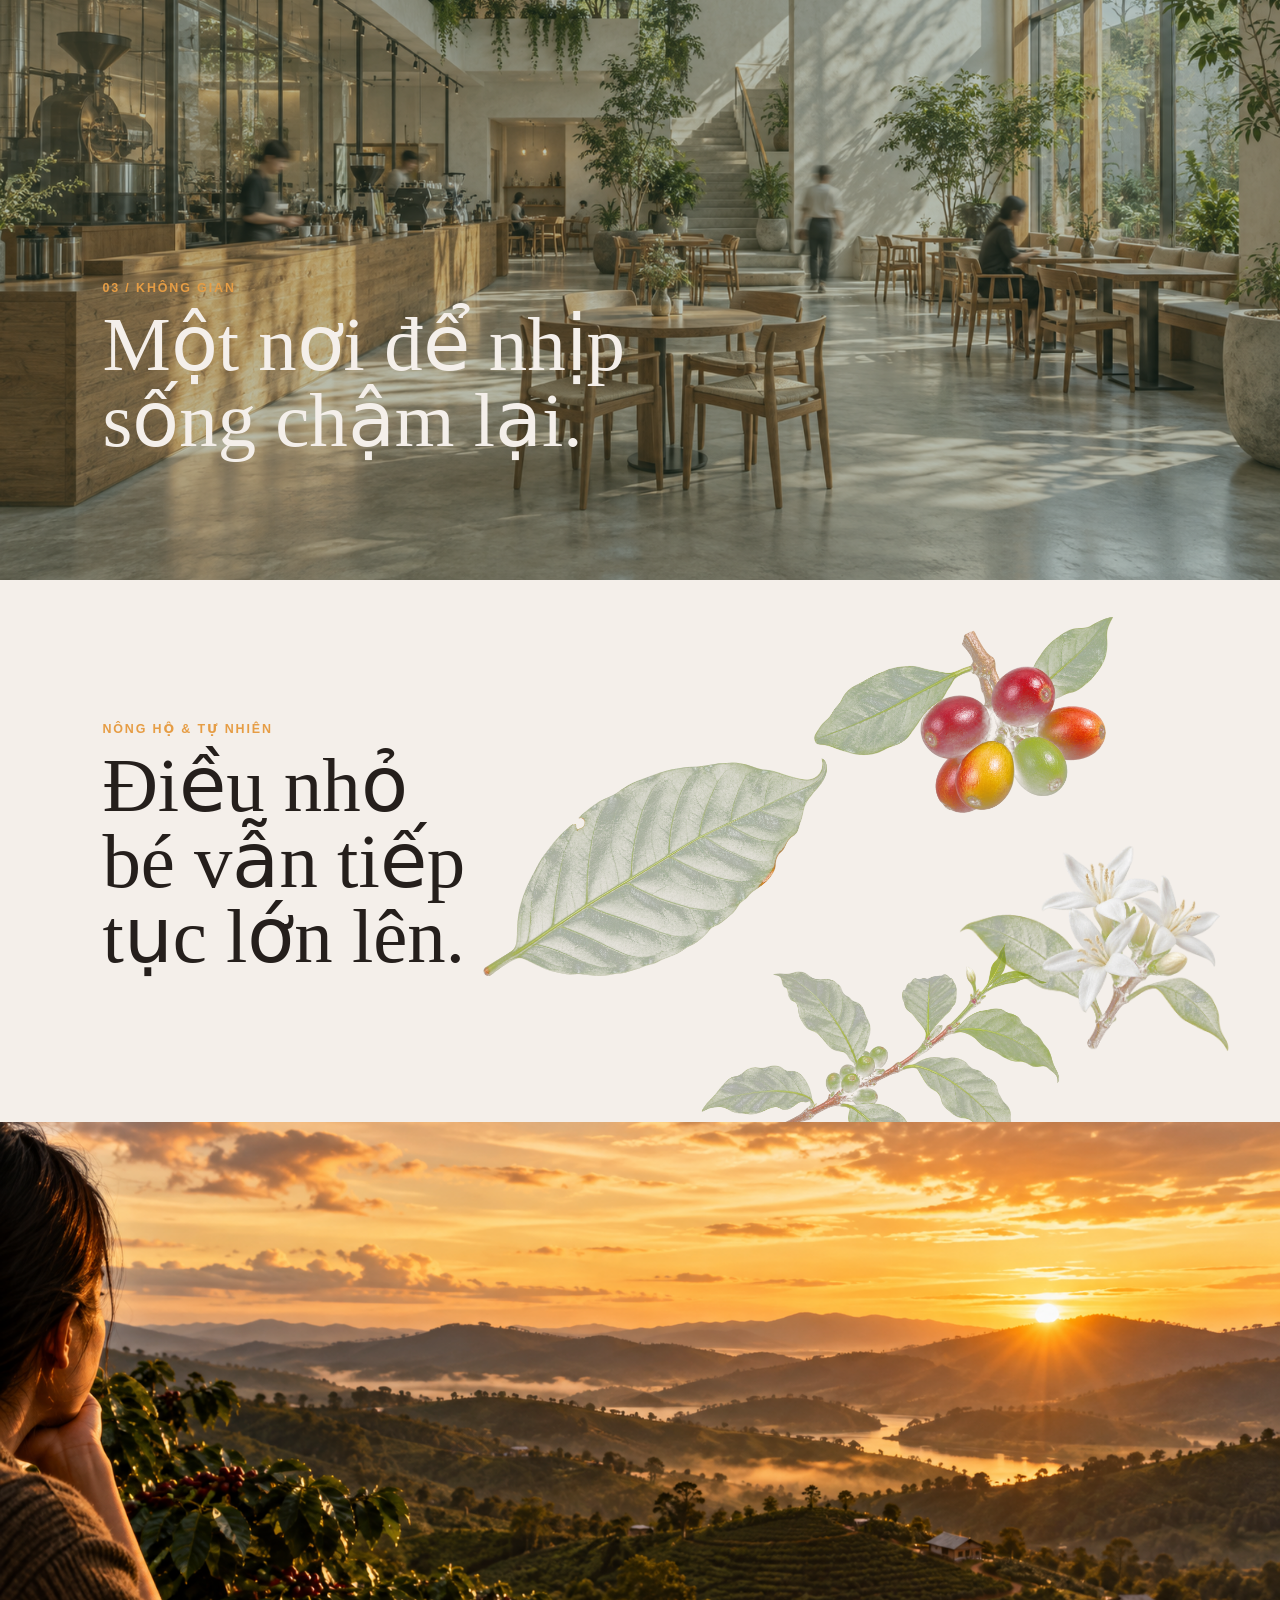
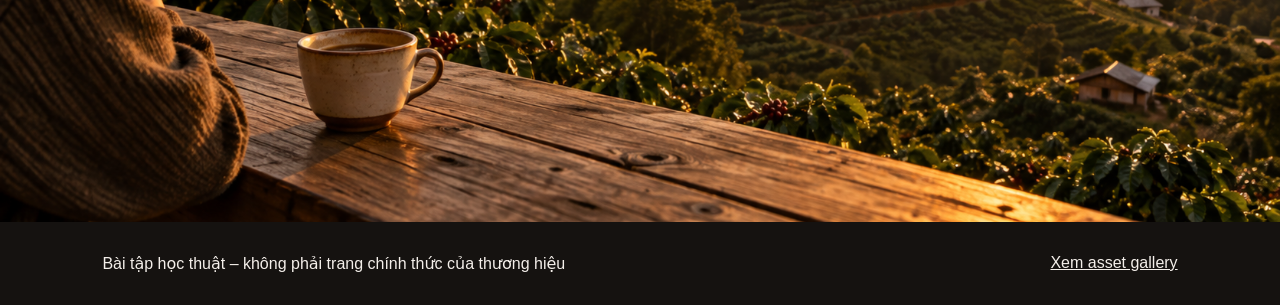
==== commit c70f49b0: "feat: optimize hero for 'mua cafe hat dac san' intent Add supporting copy, two-item Gold proof, and " ====
--- a/index.html
+++ b/index.html
@@ -35,24 +35,24 @@
       <div class="hero-copy">
         <p class="eyebrow">EVERY HALF — COFFEE &amp; COMMUNITY</p>
         <h1 id="hero-title">Tìm một khoảng dừng<br>cho riêng bạn.</h1>
-        <p class="hero-subline">Cà phê hạt đặc sản Việt Nam — từ vùng nguyên liệu chọn lọc đến tách cà phê của bạn.</p>
-        <p>Khám phá những không gian Every Half, thưởng thức cà phê theo cách của bạn và tìm cửa hàng phù hợp cho lần
-          ghé tiếp theo.</p>
-        <ul class="proof-badges" aria-label="Giải thưởng cà phê đặc sản">
-          <li>Global Coffee Awards 2025: Overall National Winner & Gold Medal – Filter Category (Fine Robusta Cư M’gar)
-          </li>
-          <li>Global Coffee Awards Asia 2026: Overall National Winner & Gold Medal – Filter Category (Liberica M’Drak)
-          </li>
-          <li>Southeast Asia Green Coffee Competition 2026: 1st Place – Fine Robusta Category</li>
-        </ul>
+        <p class="hero-subline">Khám phá cà phê hạt đặc sản Việt Nam từ những vùng nguyên liệu được tuyển chọn — Fine
+          Robusta, Liberica và các mùa vụ mang dấu ấn riêng.</p>
+        <div class="hero-proof">
+          <p class="proof-label">Được công nhận tại Global Coffee Awards</p>
+          <ul class="proof-badges">
+            <li><span class="proof-medal">Gold 2025</span><strong>Fine Robusta Cư M’gar</strong><span>Filter / Robusta · Global
+                Coffee Awards Origin</span></li>
+            <li><span class="proof-medal">Gold 2026</span><strong>Liberica M’Drak</strong><span>Filter / Liberica · Global
+                Coffee Awards Asia</span></li>
+          </ul>
+        </div>
         <div class="hero-actions">
-          <a id="visit-roastery" class="cta" data-track="cta_click"
+          <a id="buy-specialty" class="cta" data-track="cta_click"
+            href="https://www.everyhalf.vn/product?utm_source=every_half_study&amp;utm_medium=landing_cta&amp;utm_campaign=ec204_every_half&amp;utm_content=buy_specialty_coffee">Mua
+            cà phê hạt đặc sản</a>
+          <a id="visit-roastery" class="cta-secondary" data-track="cta_click"
             href="https://www.everyhalf.vn/store?utm_source=every_half_study&amp;utm_medium=landing_cta&amp;utm_campaign=ec204_every_half&amp;utm_content=find_store_location">Tìm
             cửa hàng gần bạn</a>
-          <a id="buy-specialty" class="cta-secondary-filled" data-track="cta_click"
-            href="https://www.everyhalf.vn/product?utm_source=every_half_study&amp;utm_medium=landing_cta&amp;utm_campaign=ec204_every_half&amp;utm_content=buy_specialty_coffee">Mua
-            cà phê hạt đặc sản</a>
-          <a class="cta-secondary" href="#origin">Khám phá câu chuyện Every Half</a>
         </div>
         <!-- <a class="utility-link" href="/tracking">Xem kết quả ghi nhận sự kiện</a> -->
       </div>
--- a/assets/css/every-half-prototype.css
+++ b/assets/css/every-half-prototype.css
@@ -20,13 +20,13 @@
 .utility-link:hover { color:var(--plaster); }
 @media (max-width:700px) { .hero-actions { align-items:stretch; flex-direction:column; } .hero-actions .cta,.cta-secondary,.cta-secondary-filled { justify-content:center; text-align:center; width:100%; } .site-header { padding-block:.9rem; } }
 
-/* Điểm 1 — Thông điệp chính: subline nêu rõ danh mục sản phẩm cốt lõi */
-.hero-subline { color:var(--plaster); font-size:clamp(1.05rem,1.7vw,1.35rem); font-weight:600; letter-spacing:.01em; margin:0 0 .85rem; max-width:55ch; }
-
-/* Điểm 2 — Bằng chứng / Proof: badge giải thưởng định lượng gần CTA */
-.proof-badges { display:flex; flex-direction:column; gap:.45rem; list-style:none; margin:1.4rem 0 0; padding:0; }
-.proof-badges li { background:rgba(230,157,69,.12); border-left:2px solid var(--gold); color:var(--plaster); font-size:.82rem; line-height:1.45; padding:.5rem .85rem; }
-
-/* Điểm 3 — CTA giảm lo ngại: CTA phụ dẫn thẳng tới trang mua hàng online */
-.cta-secondary-filled { background:transparent; border:1px solid var(--gold); color:var(--gold); display:inline-flex; font-size:1.02rem; font-weight:700; margin-top:0; padding:1rem 1.75rem; text-decoration:none; transition:background .2s ease,color .2s ease; }
-.cta-secondary-filled:hover { background:var(--gold); color:var(--charcoal); }
+/* Hero — thông điệp, proof, CTA theo thứ tự quét mắt */
+.hero-copy p.hero-subline { color:rgba(244,239,234,.92); font-size:clamp(1.05rem,1.6vw,1.3rem); line-height:1.65; margin:0; max-width:50ch; }
+.hero-proof { margin-top:1.75rem; }
+.hero-copy p.proof-label { color:rgba(244,239,234,.62); font-size:.72rem; font-weight:600; letter-spacing:.14em; line-height:1.4; margin:0 0 .7rem; text-transform:uppercase; }
+.proof-badges { display:grid; gap:1.5rem; grid-template-columns:repeat(2,minmax(0,1fr)); list-style:none; margin:0; max-width:34rem; padding:0; }
+.proof-badges li { border-left:1px solid rgba(230,157,69,.6); display:flex; flex-direction:column; gap:.2rem; padding-left:.9rem; }
+.proof-badges .proof-medal { color:var(--gold); font-size:.7rem; font-weight:700; letter-spacing:.14em; text-transform:uppercase; }
+.proof-badges strong { font-family:var(--display); font-size:1.12rem; font-weight:400; line-height:1.25; }
+.proof-badges li > span:last-child { color:rgba(244,239,234,.72); font-size:.8rem; line-height:1.45; }
+@media (max-width:700px) { .proof-badges { gap:1rem; grid-template-columns:1fr; } .hero-proof { margin-top:1.5rem; } .hero-copy h1 { margin-bottom:1.1rem; } .hero-actions { margin-top:1.6rem; } }
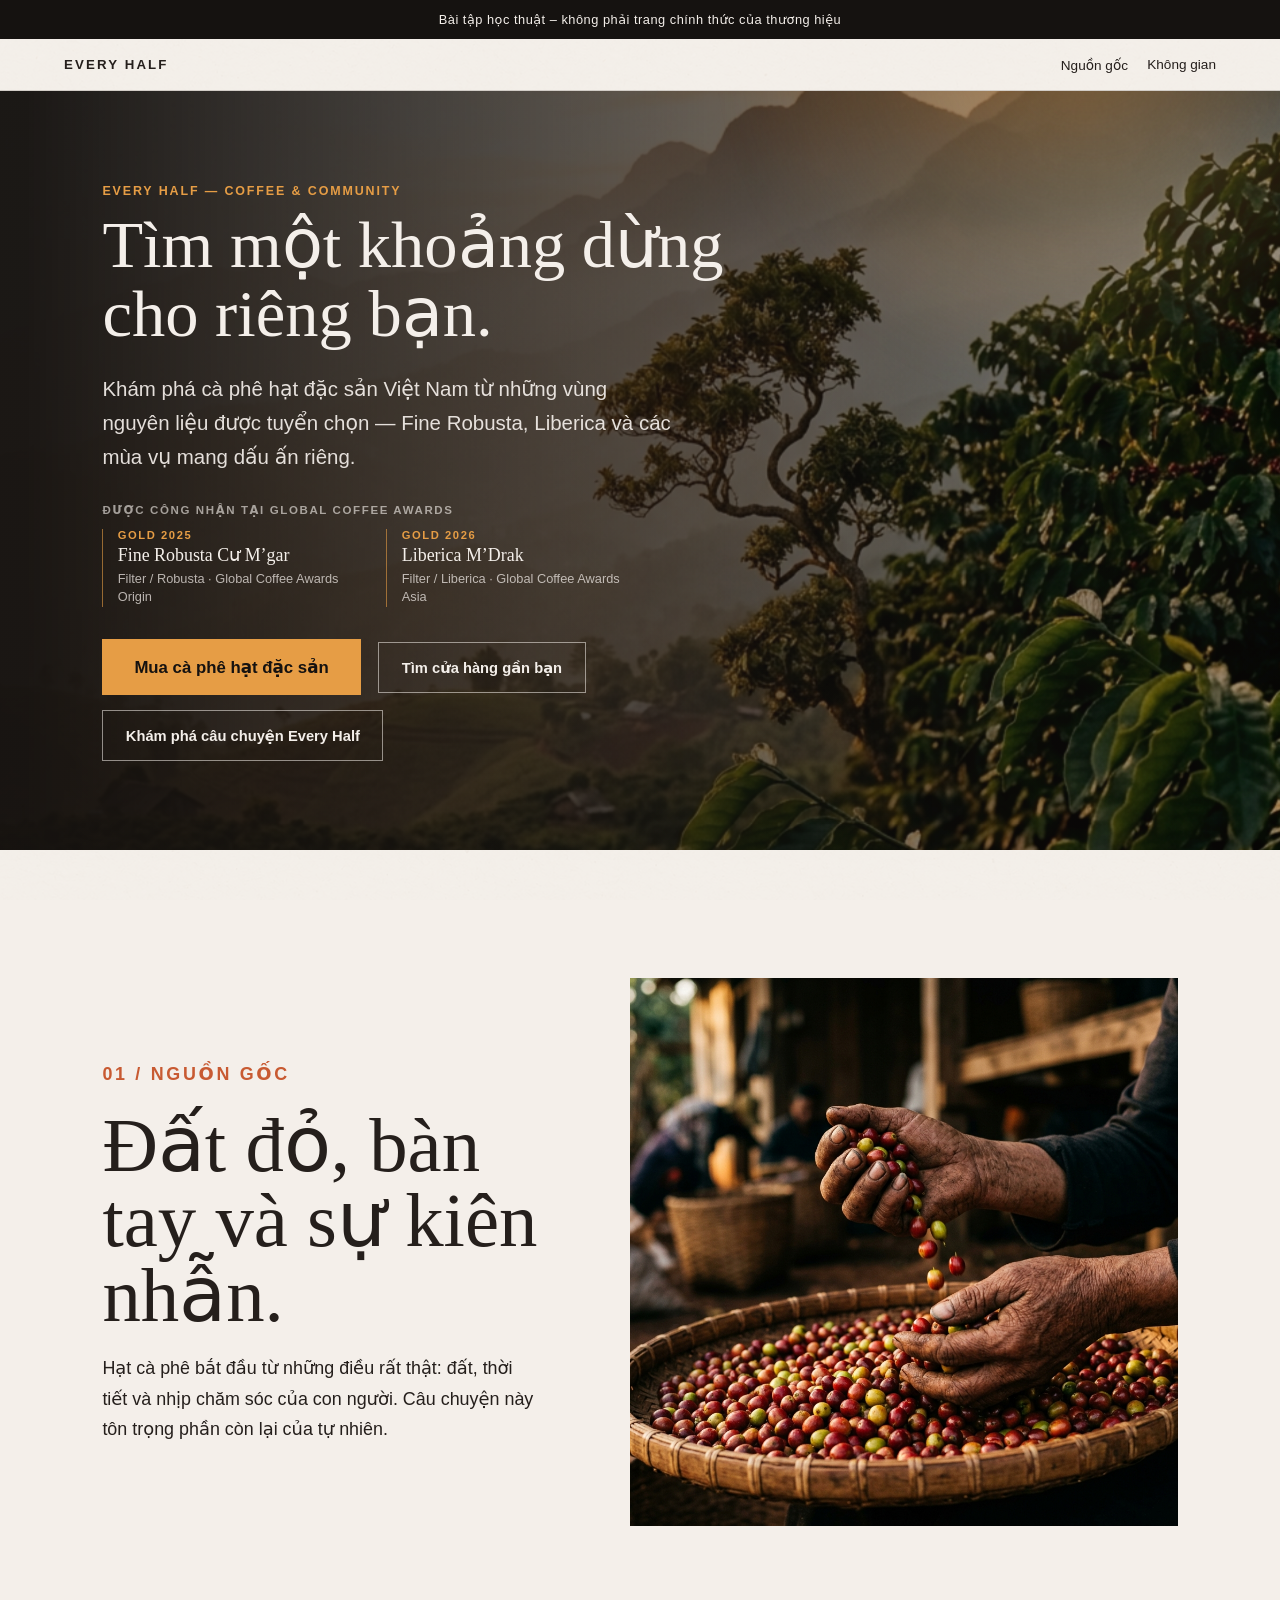
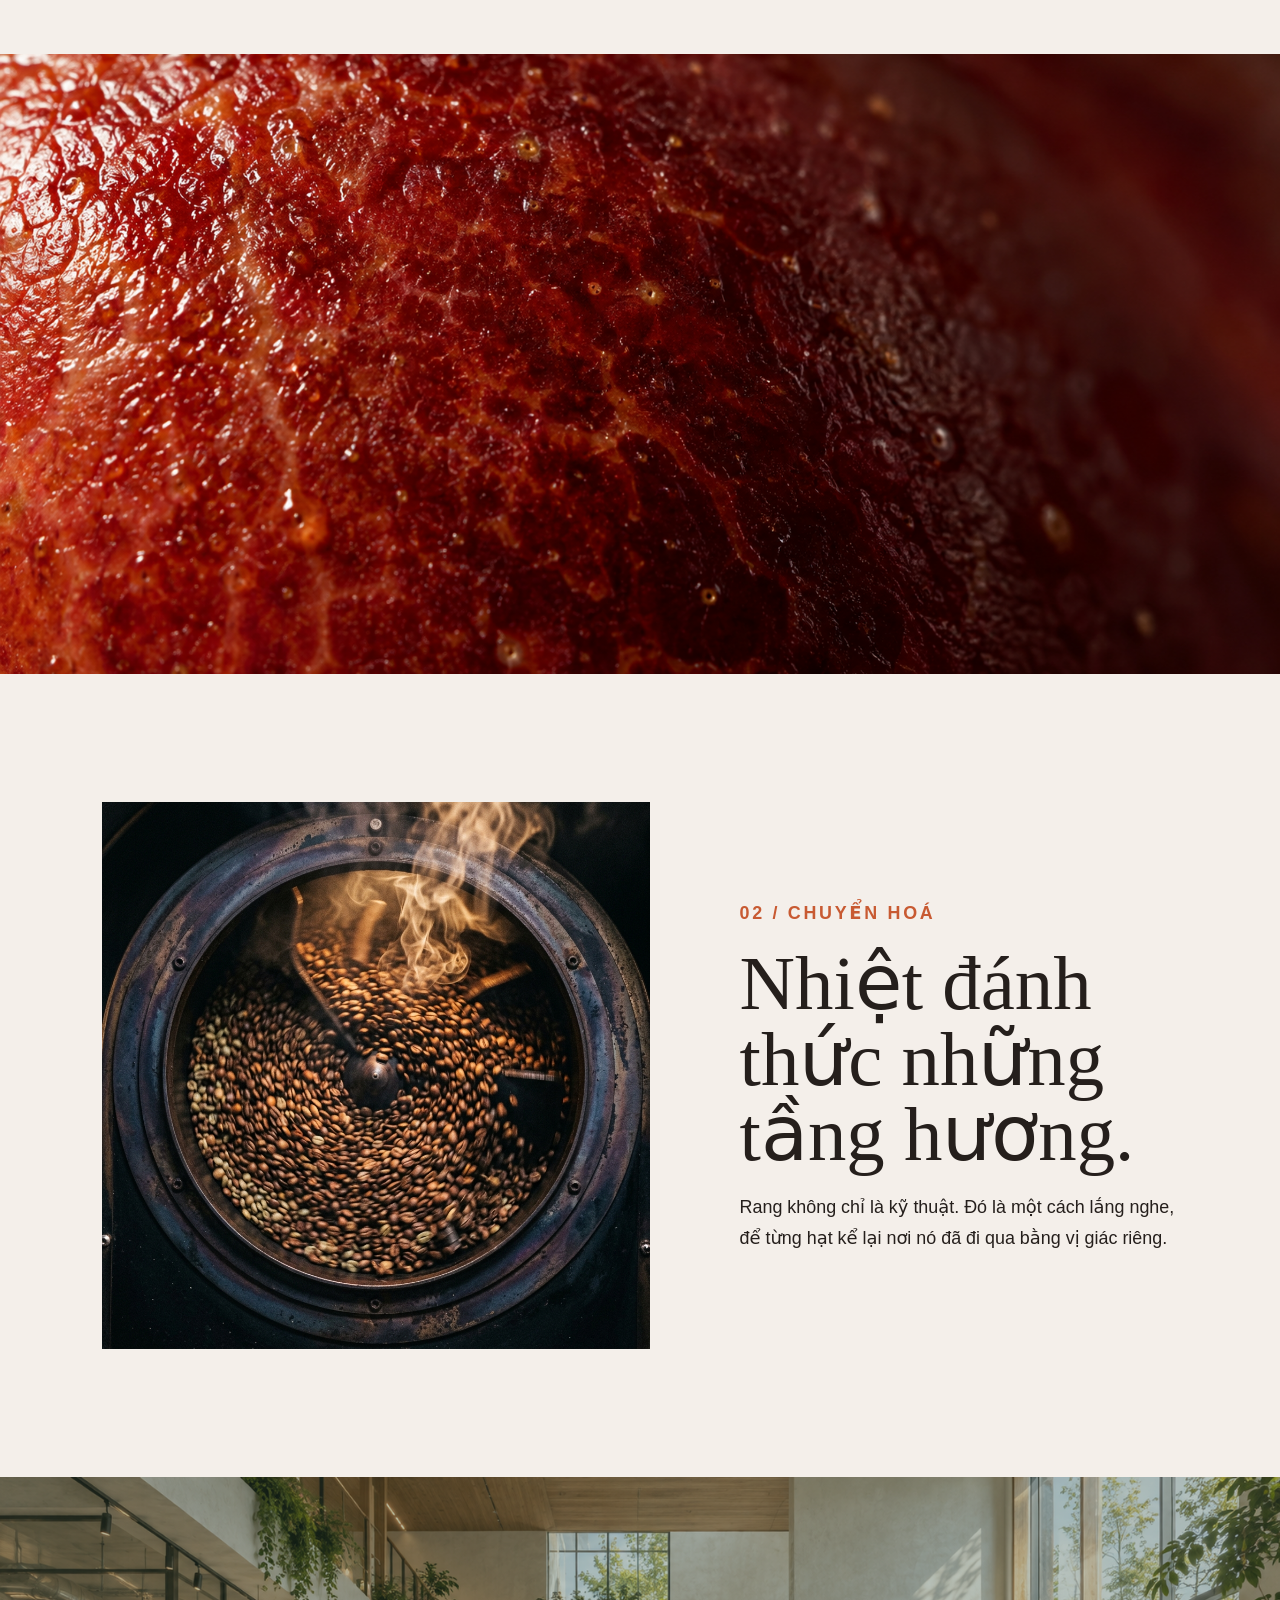
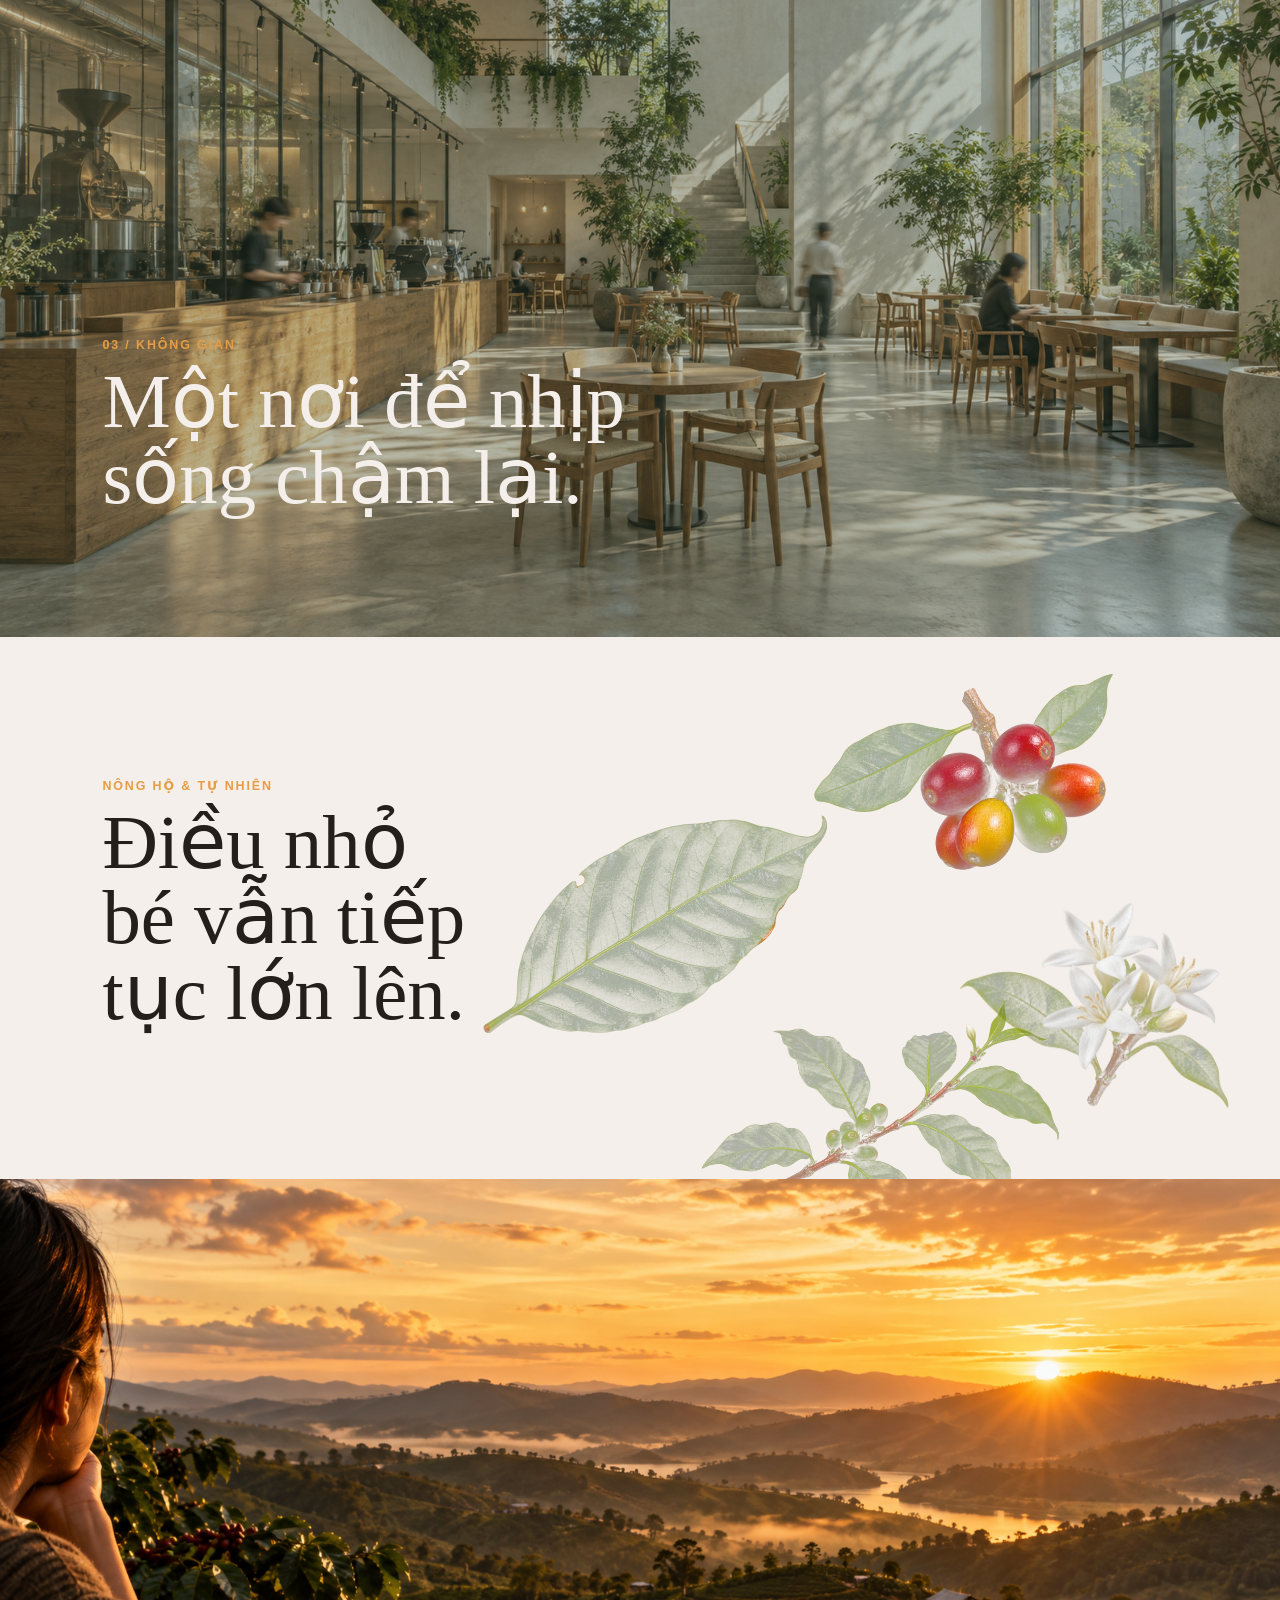
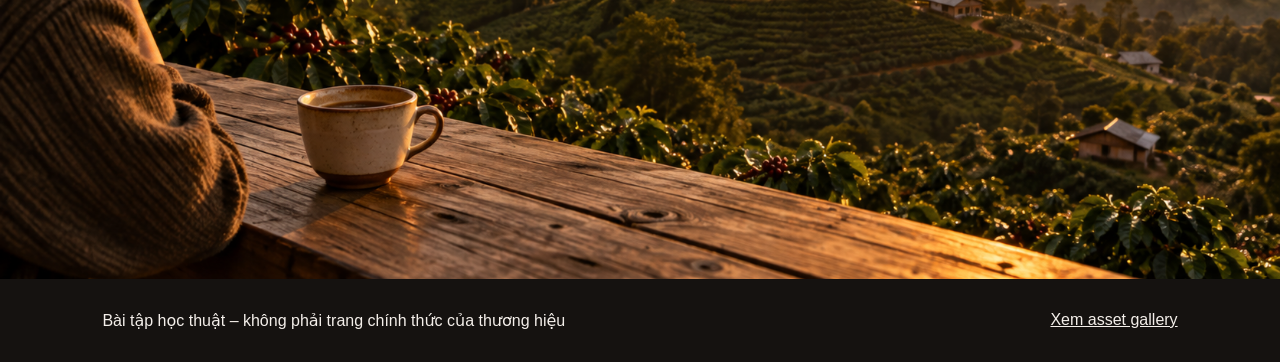
==== commit 03b1e21b: "fix: restore story CTA in hero Co-Authored-By: Claude Sonnet 5.5 <noreply@anthropic.com>" ====
--- a/index.html
+++ b/index.html
@@ -53,6 +53,7 @@
           <a id="visit-roastery" class="cta-secondary" data-track="cta_click"
             href="https://www.everyhalf.vn/store?utm_source=every_half_study&amp;utm_medium=landing_cta&amp;utm_campaign=ec204_every_half&amp;utm_content=find_store_location">Tìm
             cửa hàng gần bạn</a>
+          <a class="cta-secondary" href="#origin">Khám phá câu chuyện Every Half</a>
         </div>
         <!-- <a class="utility-link" href="/tracking">Xem kết quả ghi nhận sự kiện</a> -->
       </div>
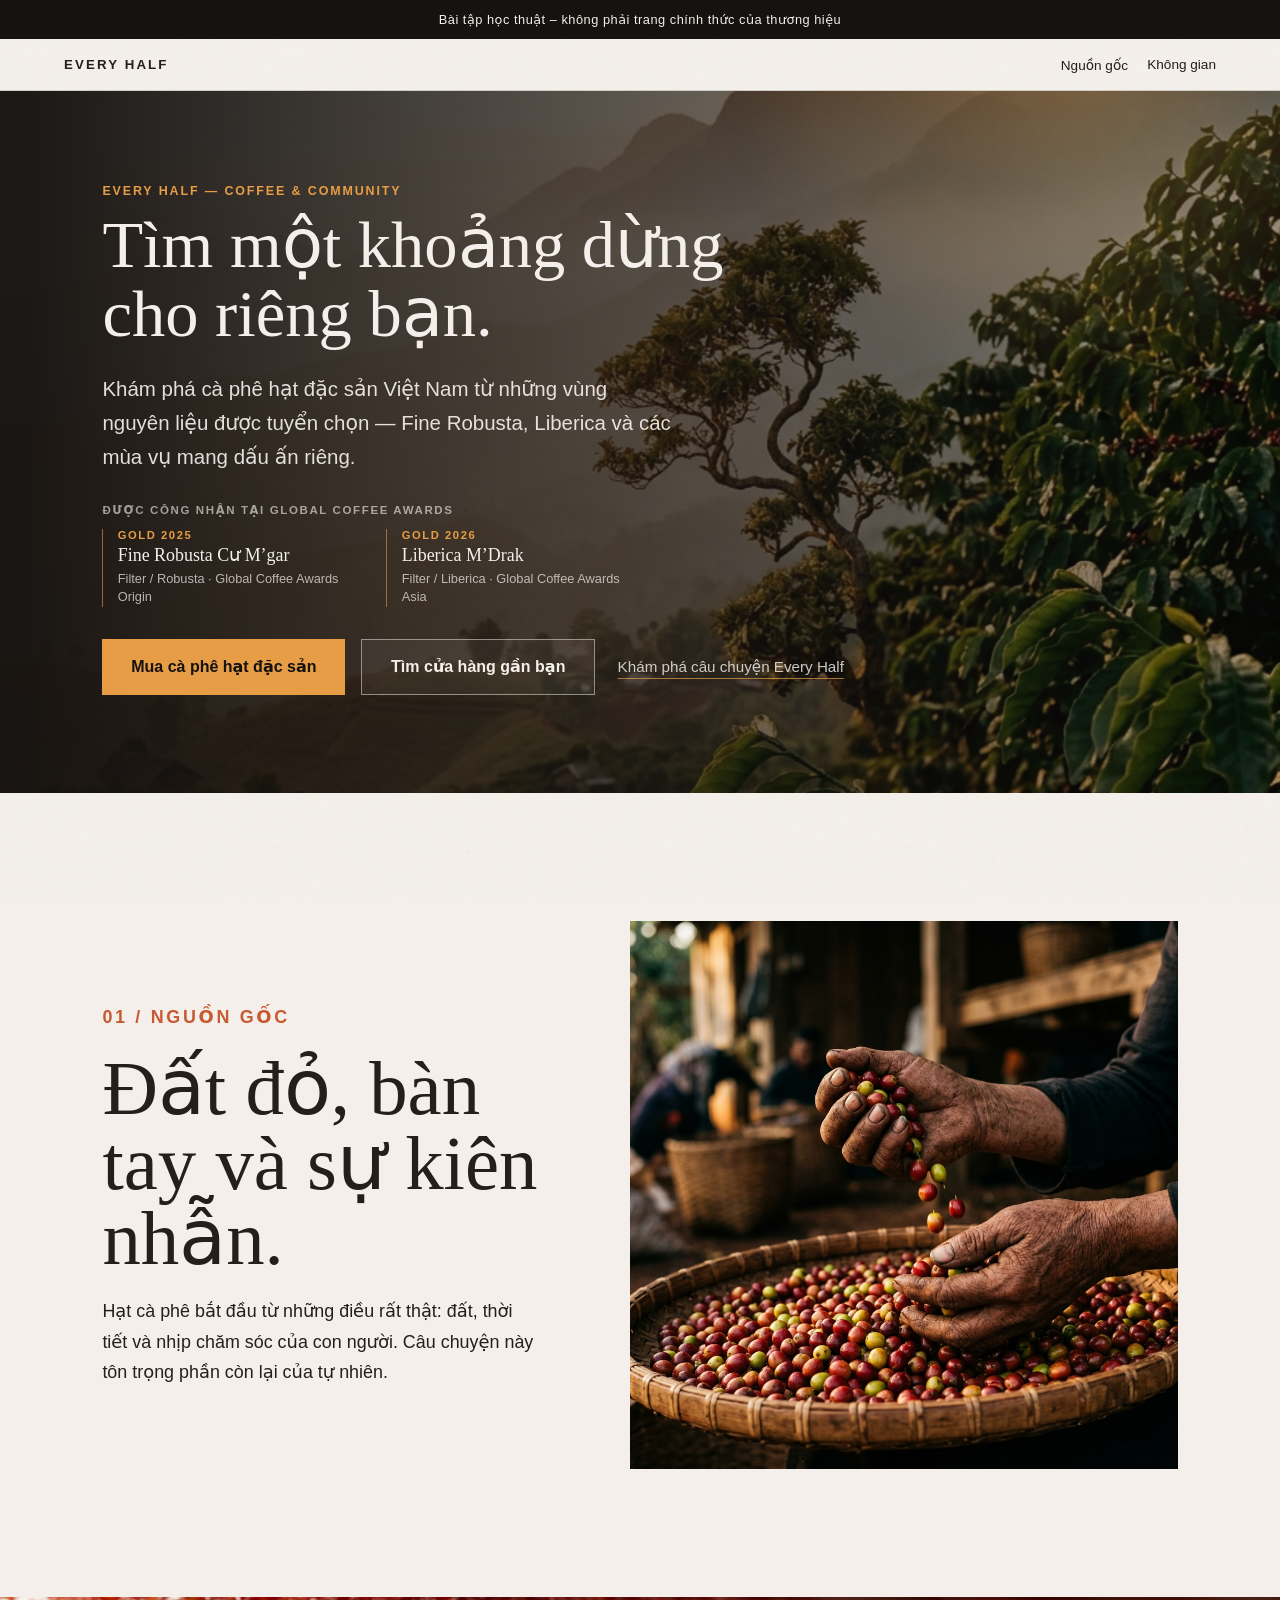
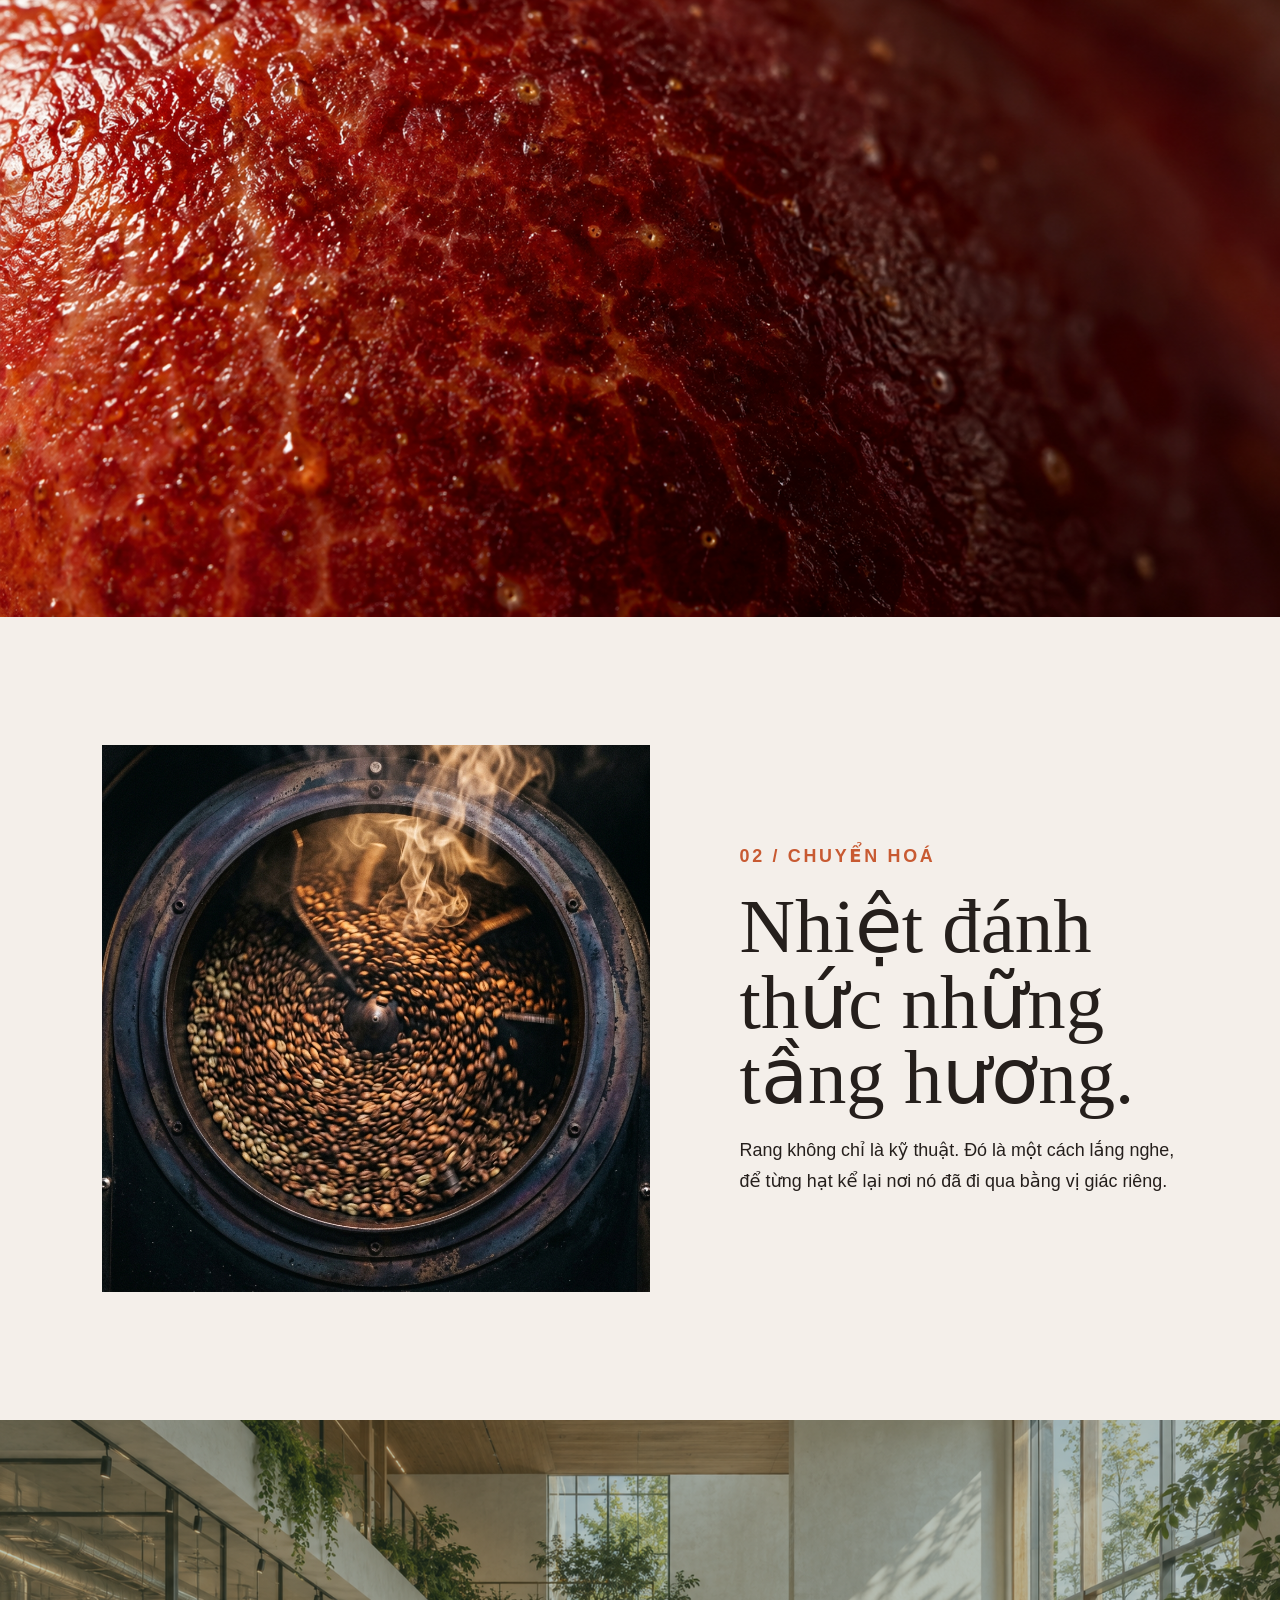
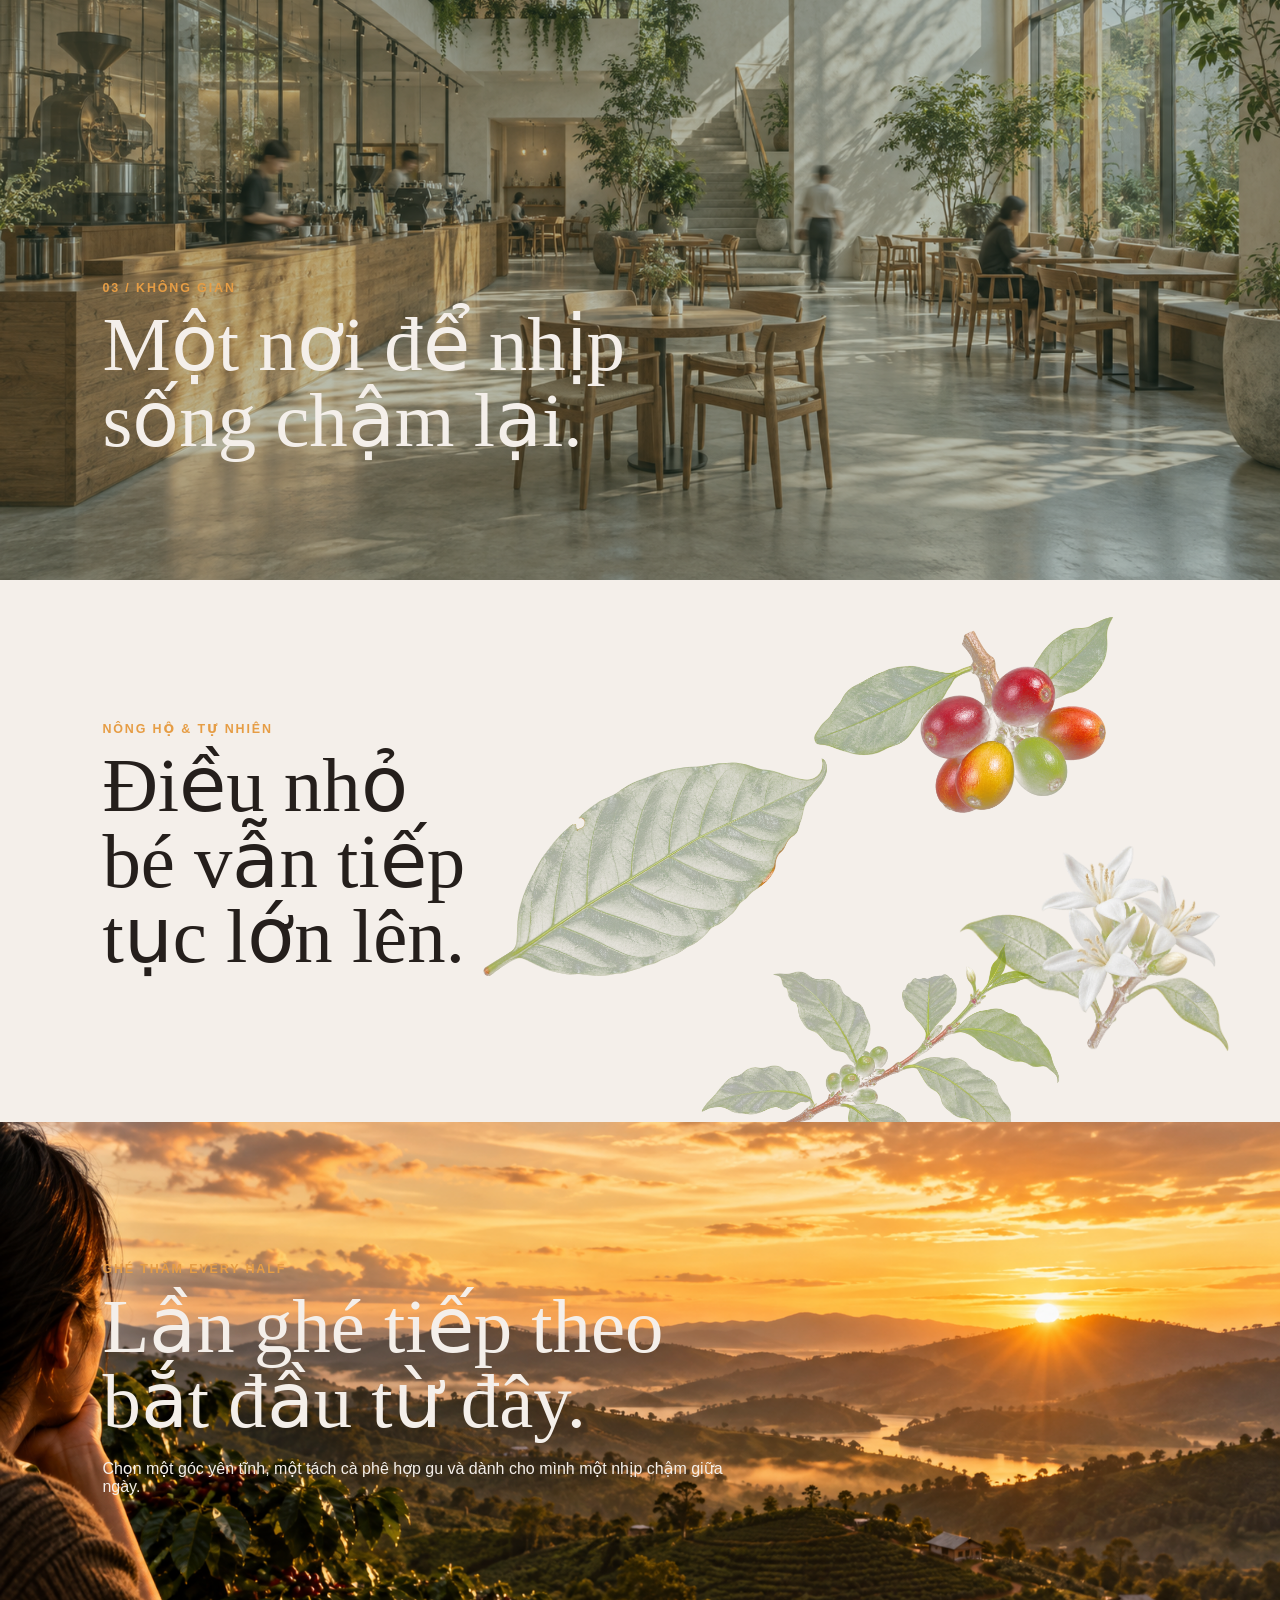
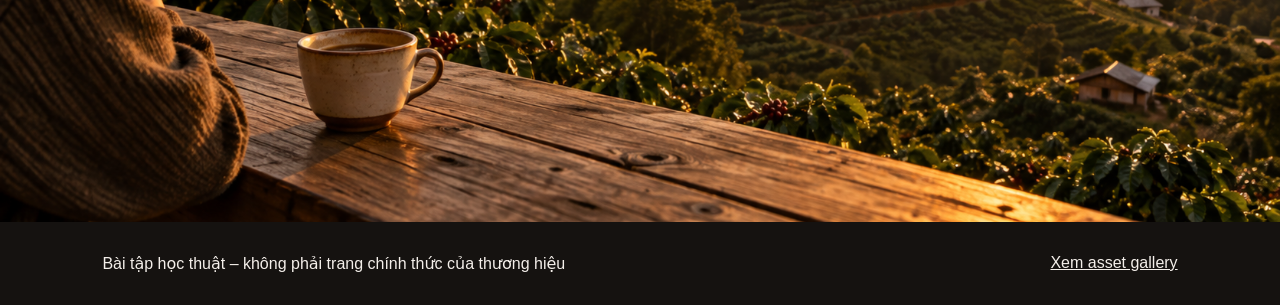
==== commit 2142e184: "style: harmonize hero CTA hierarchy (solid gold, cream outline, text link) Co-Authored-By: Claude So" ====
--- a/index.html
+++ b/index.html
@@ -53,7 +53,7 @@
           <a id="visit-roastery" class="cta-secondary" data-track="cta_click"
             href="https://www.everyhalf.vn/store?utm_source=every_half_study&amp;utm_medium=landing_cta&amp;utm_campaign=ec204_every_half&amp;utm_content=find_store_location">Tìm
             cửa hàng gần bạn</a>
-          <a class="cta-secondary" href="#origin">Khám phá câu chuyện Every Half</a>
+          <a class="cta-tertiary" href="#origin">Khám phá câu chuyện Every Half</a>
         </div>
         <!-- <a class="utility-link" href="/tracking">Xem kết quả ghi nhận sự kiện</a> -->
       </div>
--- a/assets/css/every-half-prototype.css
+++ b/assets/css/every-half-prototype.css
@@ -30,3 +30,12 @@
 .proof-badges strong { font-family:var(--display); font-size:1.12rem; font-weight:400; line-height:1.25; }
 .proof-badges li > span:last-child { color:rgba(244,239,234,.72); font-size:.8rem; line-height:1.45; }
 @media (max-width:700px) { .proof-badges { gap:1rem; grid-template-columns:1fr; } .hero-proof { margin-top:1.5rem; } .hero-copy h1 { margin-bottom:1.1rem; } .hero-actions { margin-top:1.6rem; } }
+
+/* Hệ 3 CTA: gold đặc (chính) → viền kem (phụ) → link chữ (khám phá) */
+.hero-actions { gap:.9rem 1rem; }
+.hero-actions .cta,.hero-actions .cta-secondary { align-items:center; font-size:1rem; min-height:3.5rem; padding:0 1.8rem; }
+.hero-actions .cta-secondary { background:rgba(244,239,234,.06); border-color:rgba(244,239,234,.5); font-weight:600; }
+.cta-tertiary { color:rgba(244,239,234,.82); font-size:.95rem; font-weight:500; padding:.9rem .4rem; text-decoration:underline; text-decoration-color:rgba(230,157,69,.7); text-underline-offset:6px; transition:color .2s ease,text-decoration-color .2s ease; }
+.cta-tertiary:hover { color:var(--gold); text-decoration-color:var(--gold); }
+.cta:focus-visible,.cta-secondary:focus-visible,.cta-tertiary:focus-visible { outline:2px solid var(--gold); outline-offset:3px; }
+@media (max-width:700px) { .hero-actions { gap:.75rem; } .hero-actions .cta-tertiary { justify-content:center; padding:.6rem 0; text-align:center; width:100%; } }
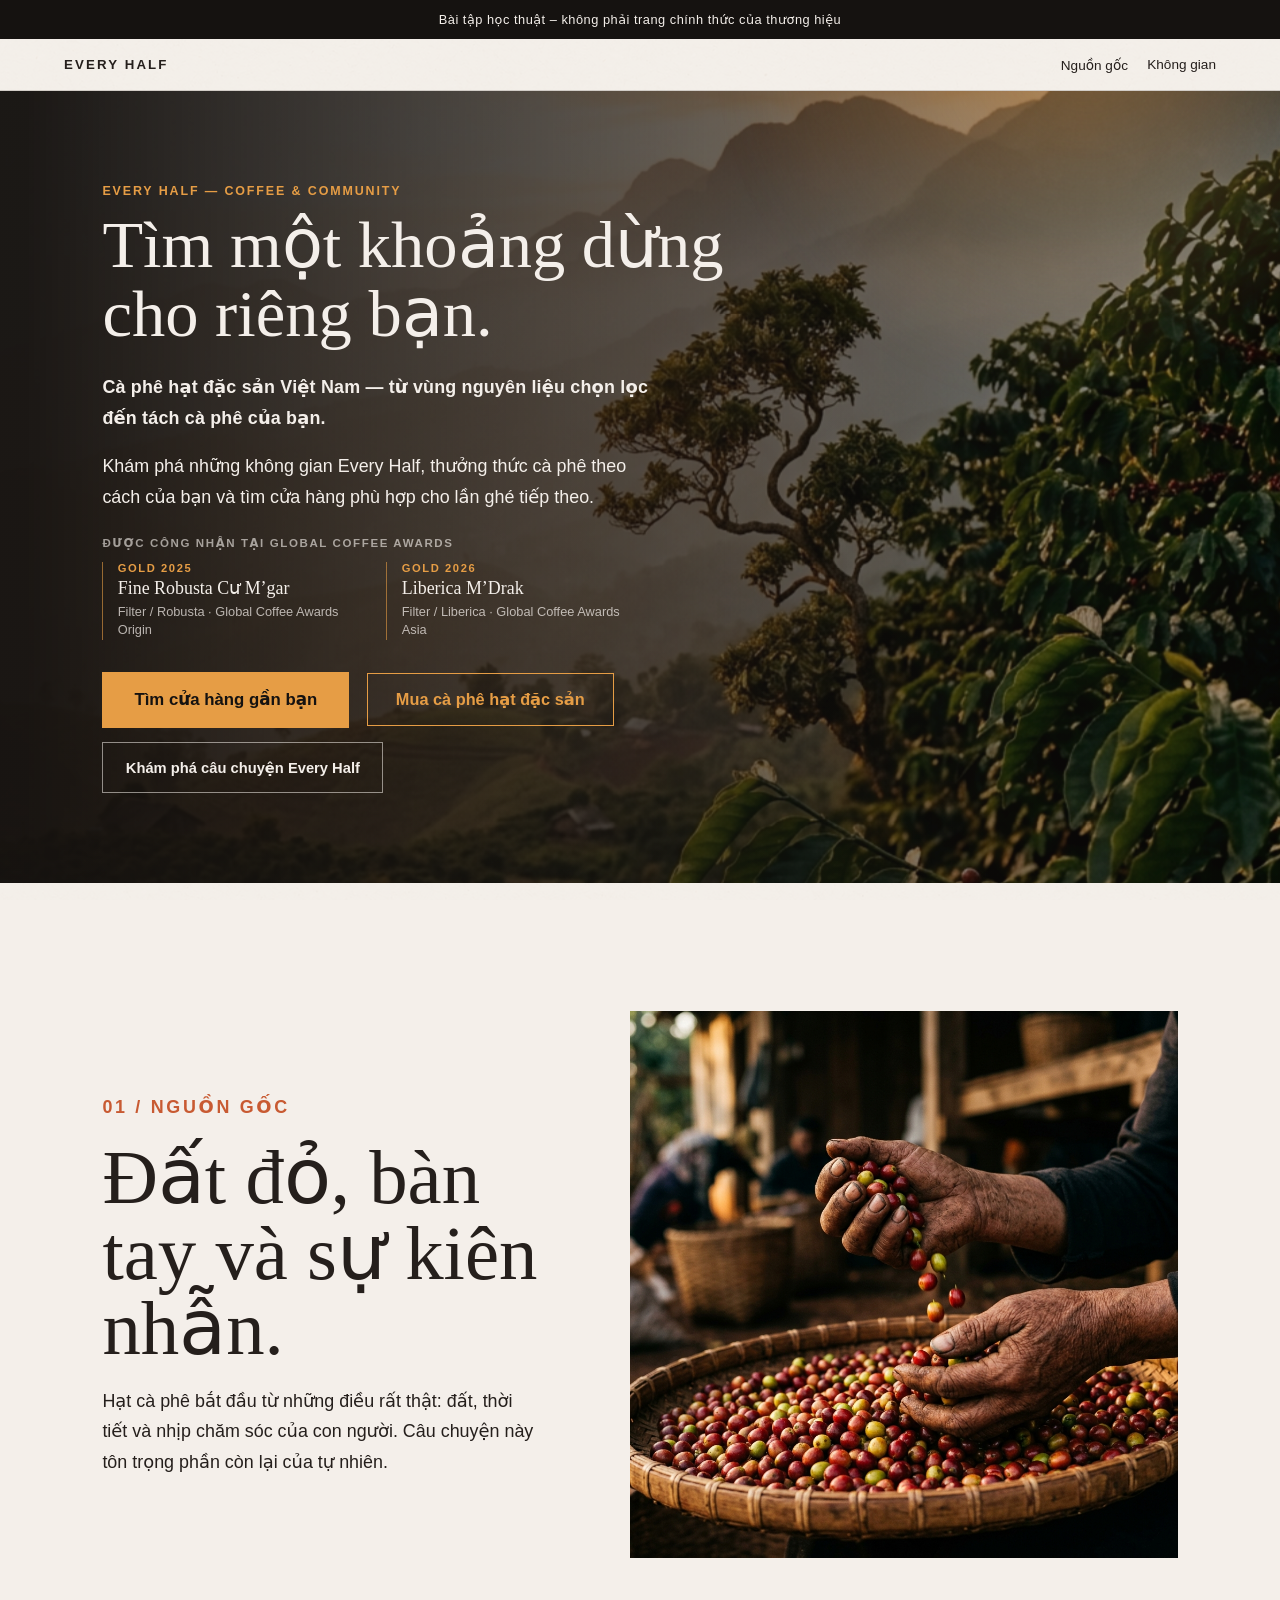
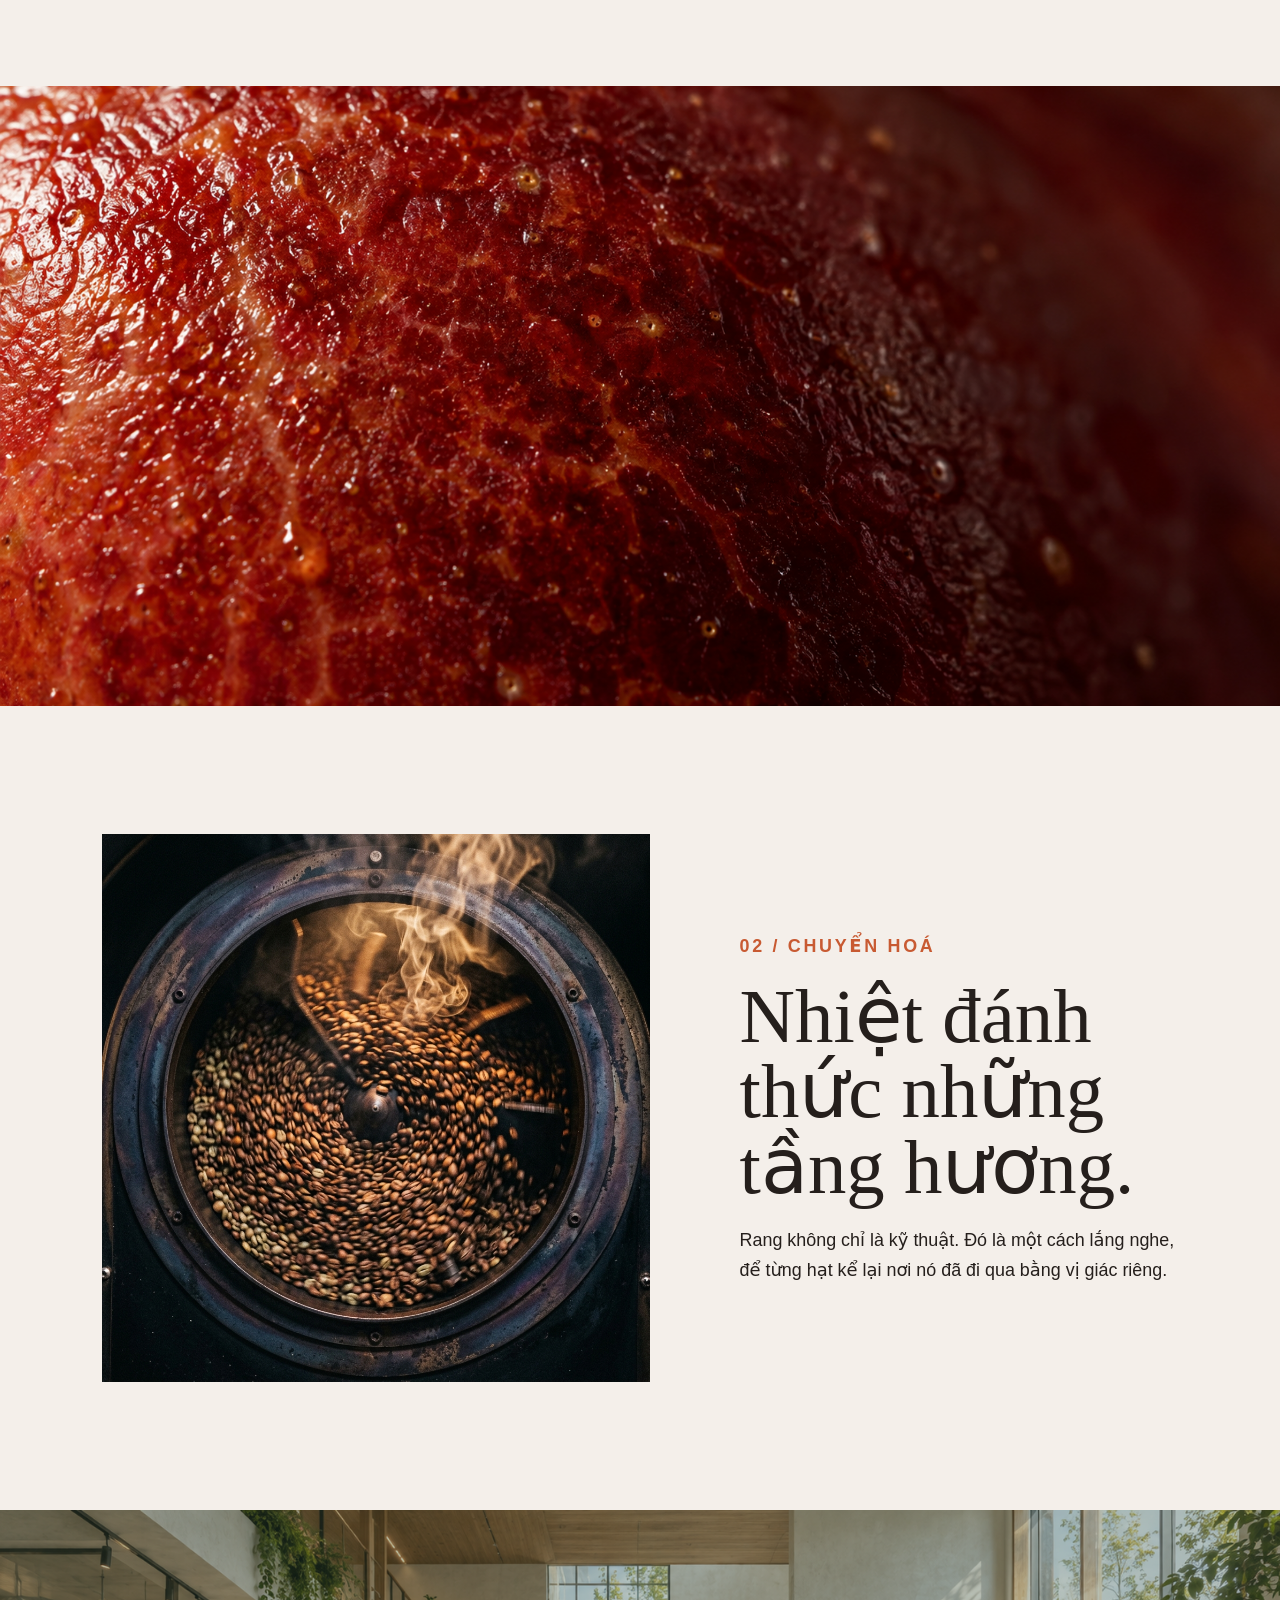
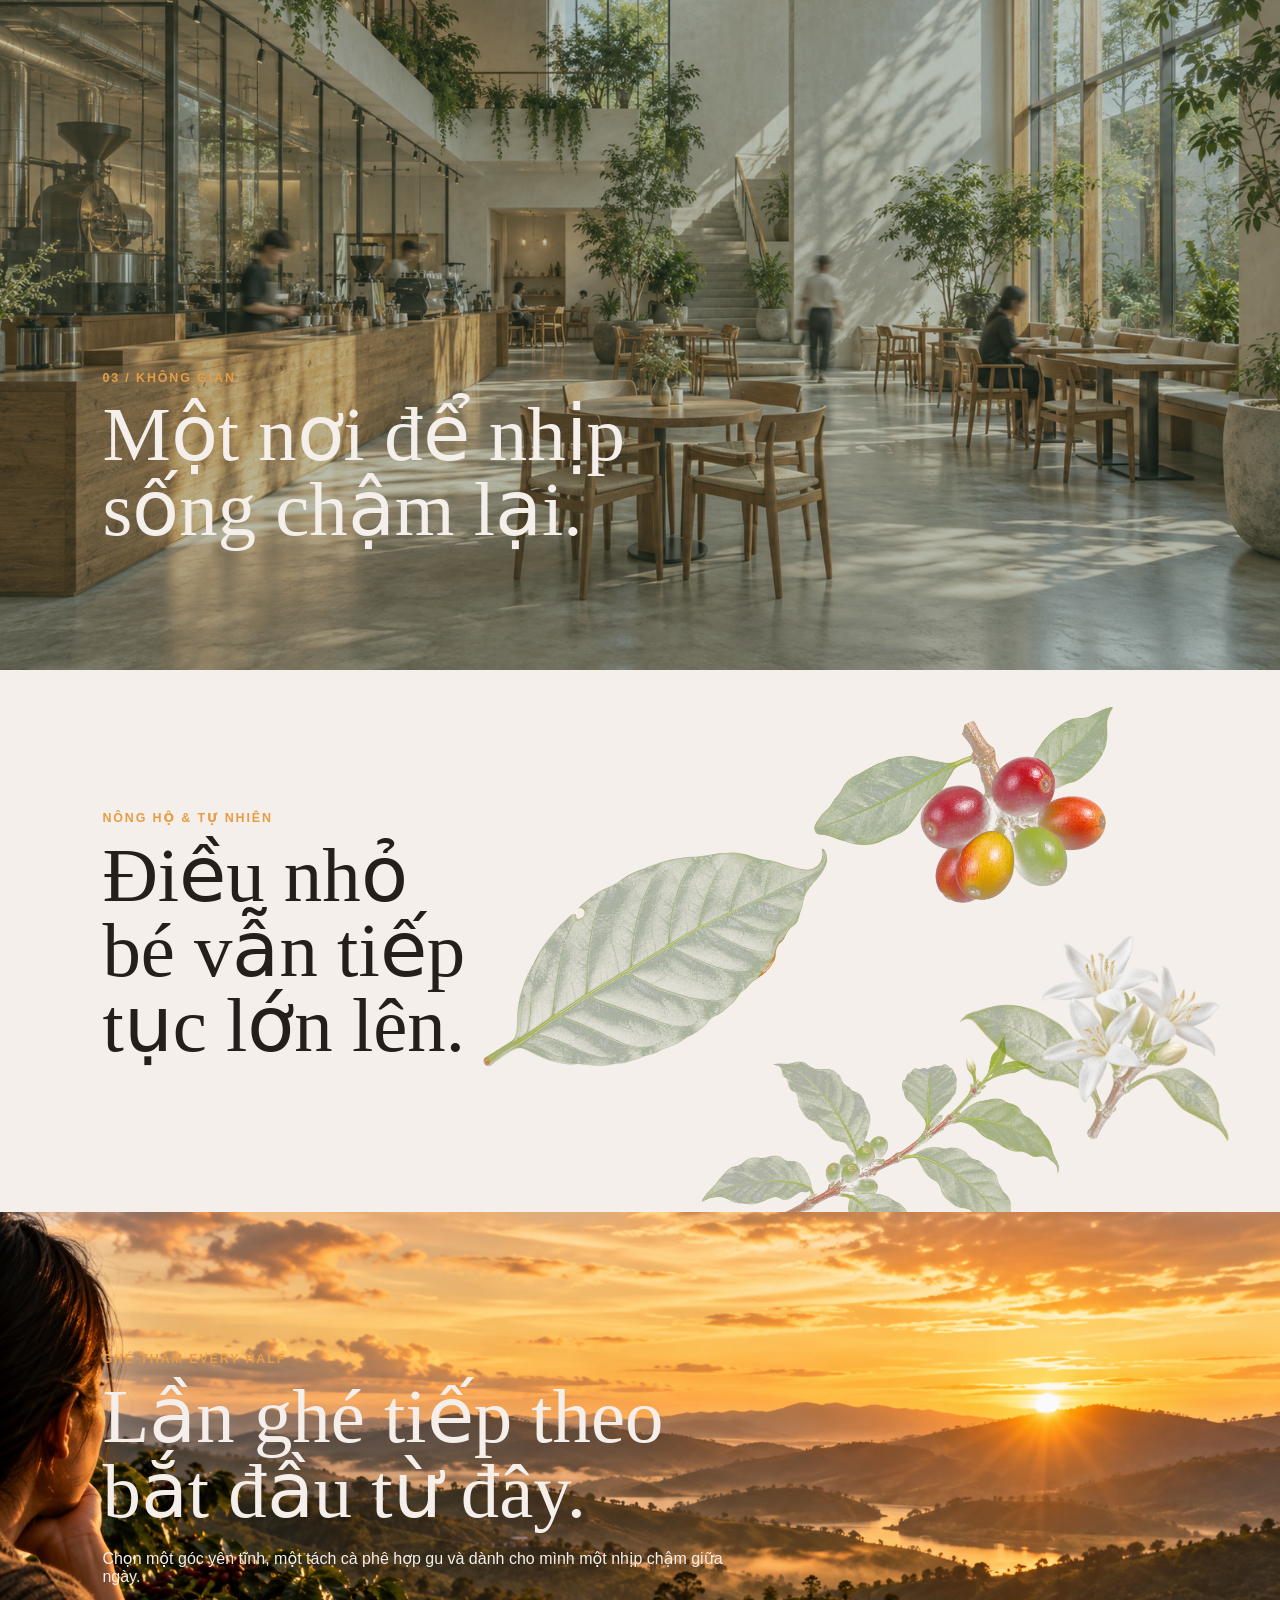
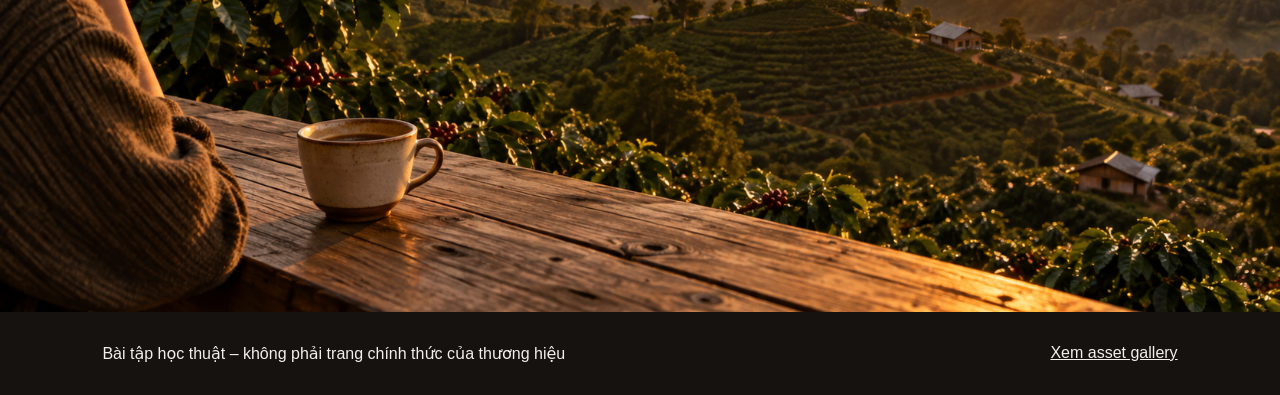
==== commit e69a5043: "revert hero layout to previous version; only replace awards with 2 verified Gold proofs Co-Authored-" ====
--- a/index.html
+++ b/index.html
@@ -35,8 +35,9 @@
       <div class="hero-copy">
         <p class="eyebrow">EVERY HALF — COFFEE &amp; COMMUNITY</p>
         <h1 id="hero-title">Tìm một khoảng dừng<br>cho riêng bạn.</h1>
-        <p class="hero-subline">Khám phá cà phê hạt đặc sản Việt Nam từ những vùng nguyên liệu được tuyển chọn — Fine
-          Robusta, Liberica và các mùa vụ mang dấu ấn riêng.</p>
+        <p class="hero-subline">Cà phê hạt đặc sản Việt Nam — từ vùng nguyên liệu chọn lọc đến tách cà phê của bạn.</p>
+        <p>Khám phá những không gian Every Half, thưởng thức cà phê theo cách của bạn và tìm cửa hàng phù hợp cho lần
+          ghé tiếp theo.</p>
         <div class="hero-proof">
           <p class="proof-label">Được công nhận tại Global Coffee Awards</p>
           <ul class="proof-badges">
@@ -47,13 +48,13 @@
           </ul>
         </div>
         <div class="hero-actions">
-          <a id="buy-specialty" class="cta" data-track="cta_click"
+          <a id="visit-roastery" class="cta" data-track="cta_click"
+            href="https://www.everyhalf.vn/store?utm_source=every_half_study&amp;utm_medium=landing_cta&amp;utm_campaign=ec204_every_half&amp;utm_content=find_store_location">Tìm
+            cửa hàng gần bạn</a>
+          <a id="buy-specialty" class="cta-secondary-filled" data-track="cta_click"
             href="https://www.everyhalf.vn/product?utm_source=every_half_study&amp;utm_medium=landing_cta&amp;utm_campaign=ec204_every_half&amp;utm_content=buy_specialty_coffee">Mua
             cà phê hạt đặc sản</a>
-          <a id="visit-roastery" class="cta-secondary" data-track="cta_click"
-            href="https://www.everyhalf.vn/store?utm_source=every_half_study&amp;utm_medium=landing_cta&amp;utm_campaign=ec204_every_half&amp;utm_content=find_store_location">Tìm
-            cửa hàng gần bạn</a>
-          <a class="cta-tertiary" href="#origin">Khám phá câu chuyện Every Half</a>
+          <a class="cta-secondary" href="#origin">Khám phá câu chuyện Every Half</a>
         </div>
         <!-- <a class="utility-link" href="/tracking">Xem kết quả ghi nhận sự kiện</a> -->
       </div>
--- a/assets/css/every-half-prototype.css
+++ b/assets/css/every-half-prototype.css
@@ -20,22 +20,19 @@
 .utility-link:hover { color:var(--plaster); }
 @media (max-width:700px) { .hero-actions { align-items:stretch; flex-direction:column; } .hero-actions .cta,.cta-secondary,.cta-secondary-filled { justify-content:center; text-align:center; width:100%; } .site-header { padding-block:.9rem; } }
 
-/* Hero — thông điệp, proof, CTA theo thứ tự quét mắt */
-.hero-copy p.hero-subline { color:rgba(244,239,234,.92); font-size:clamp(1.05rem,1.6vw,1.3rem); line-height:1.65; margin:0; max-width:50ch; }
-.hero-proof { margin-top:1.75rem; }
+/* Điểm 1 — Thông điệp chính: subline nêu rõ danh mục sản phẩm cốt lõi */
+.hero-subline { color:var(--plaster); font-size:clamp(1.05rem,1.7vw,1.35rem); font-weight:600; letter-spacing:.01em; margin:0 0 .85rem; max-width:55ch; }
+
+/* Điểm 2 — Bằng chứng / Proof: 2 giải Gold gần CTA */
+.hero-proof { margin-top:1.4rem; }
 .hero-copy p.proof-label { color:rgba(244,239,234,.62); font-size:.72rem; font-weight:600; letter-spacing:.14em; line-height:1.4; margin:0 0 .7rem; text-transform:uppercase; }
 .proof-badges { display:grid; gap:1.5rem; grid-template-columns:repeat(2,minmax(0,1fr)); list-style:none; margin:0; max-width:34rem; padding:0; }
 .proof-badges li { border-left:1px solid rgba(230,157,69,.6); display:flex; flex-direction:column; gap:.2rem; padding-left:.9rem; }
 .proof-badges .proof-medal { color:var(--gold); font-size:.7rem; font-weight:700; letter-spacing:.14em; text-transform:uppercase; }
 .proof-badges strong { font-family:var(--display); font-size:1.12rem; font-weight:400; line-height:1.25; }
 .proof-badges li > span:last-child { color:rgba(244,239,234,.72); font-size:.8rem; line-height:1.45; }
-@media (max-width:700px) { .proof-badges { gap:1rem; grid-template-columns:1fr; } .hero-proof { margin-top:1.5rem; } .hero-copy h1 { margin-bottom:1.1rem; } .hero-actions { margin-top:1.6rem; } }
+@media (max-width:700px) { .proof-badges { gap:1rem; grid-template-columns:1fr; } }
 
-/* Hệ 3 CTA: gold đặc (chính) → viền kem (phụ) → link chữ (khám phá) */
-.hero-actions { gap:.9rem 1rem; }
-.hero-actions .cta,.hero-actions .cta-secondary { align-items:center; font-size:1rem; min-height:3.5rem; padding:0 1.8rem; }
-.hero-actions .cta-secondary { background:rgba(244,239,234,.06); border-color:rgba(244,239,234,.5); font-weight:600; }
-.cta-tertiary { color:rgba(244,239,234,.82); font-size:.95rem; font-weight:500; padding:.9rem .4rem; text-decoration:underline; text-decoration-color:rgba(230,157,69,.7); text-underline-offset:6px; transition:color .2s ease,text-decoration-color .2s ease; }
-.cta-tertiary:hover { color:var(--gold); text-decoration-color:var(--gold); }
-.cta:focus-visible,.cta-secondary:focus-visible,.cta-tertiary:focus-visible { outline:2px solid var(--gold); outline-offset:3px; }
-@media (max-width:700px) { .hero-actions { gap:.75rem; } .hero-actions .cta-tertiary { justify-content:center; padding:.6rem 0; text-align:center; width:100%; } }
+/* Điểm 3 — CTA giảm lo ngại: CTA phụ dẫn thẳng tới trang mua hàng online */
+.cta-secondary-filled { background:transparent; border:1px solid var(--gold); color:var(--gold); display:inline-flex; font-size:1.02rem; font-weight:700; margin-top:0; padding:1rem 1.75rem; text-decoration:none; transition:background .2s ease,color .2s ease; }
+.cta-secondary-filled:hover { background:var(--gold); color:var(--charcoal); }
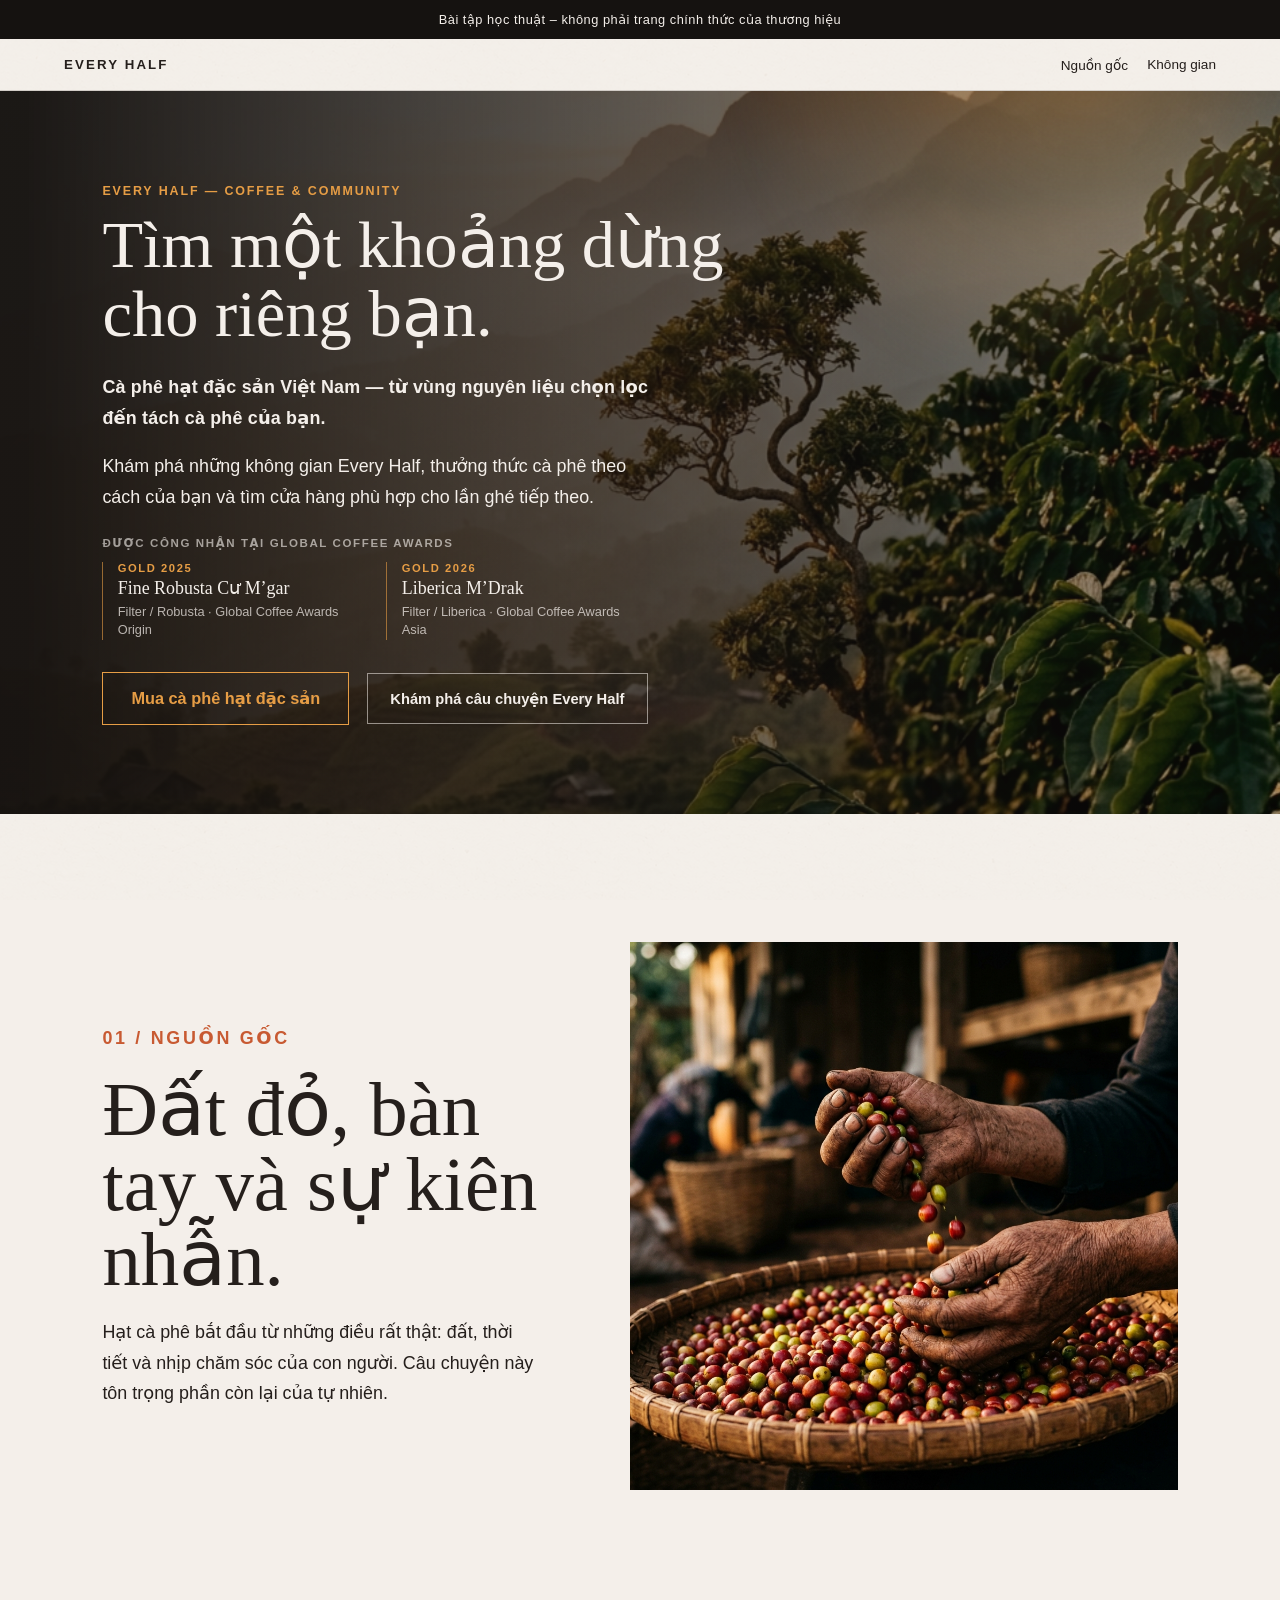
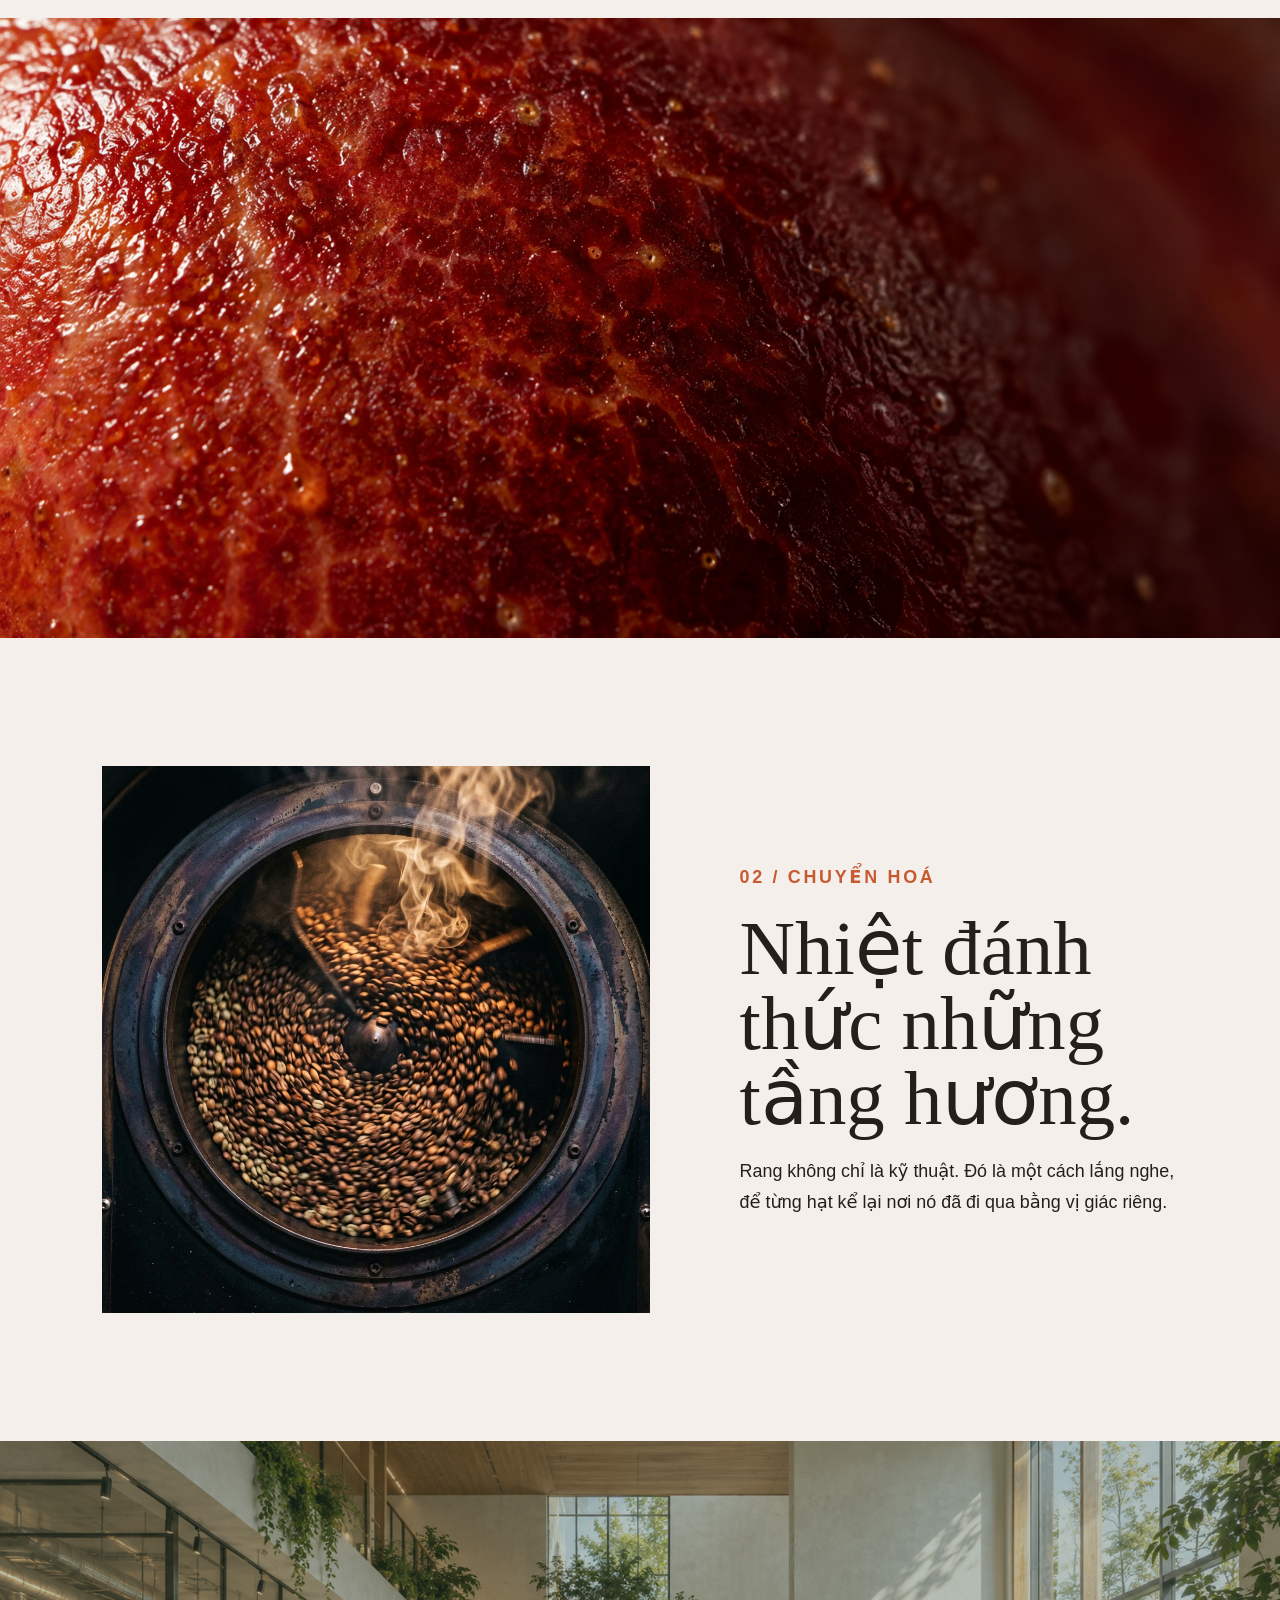
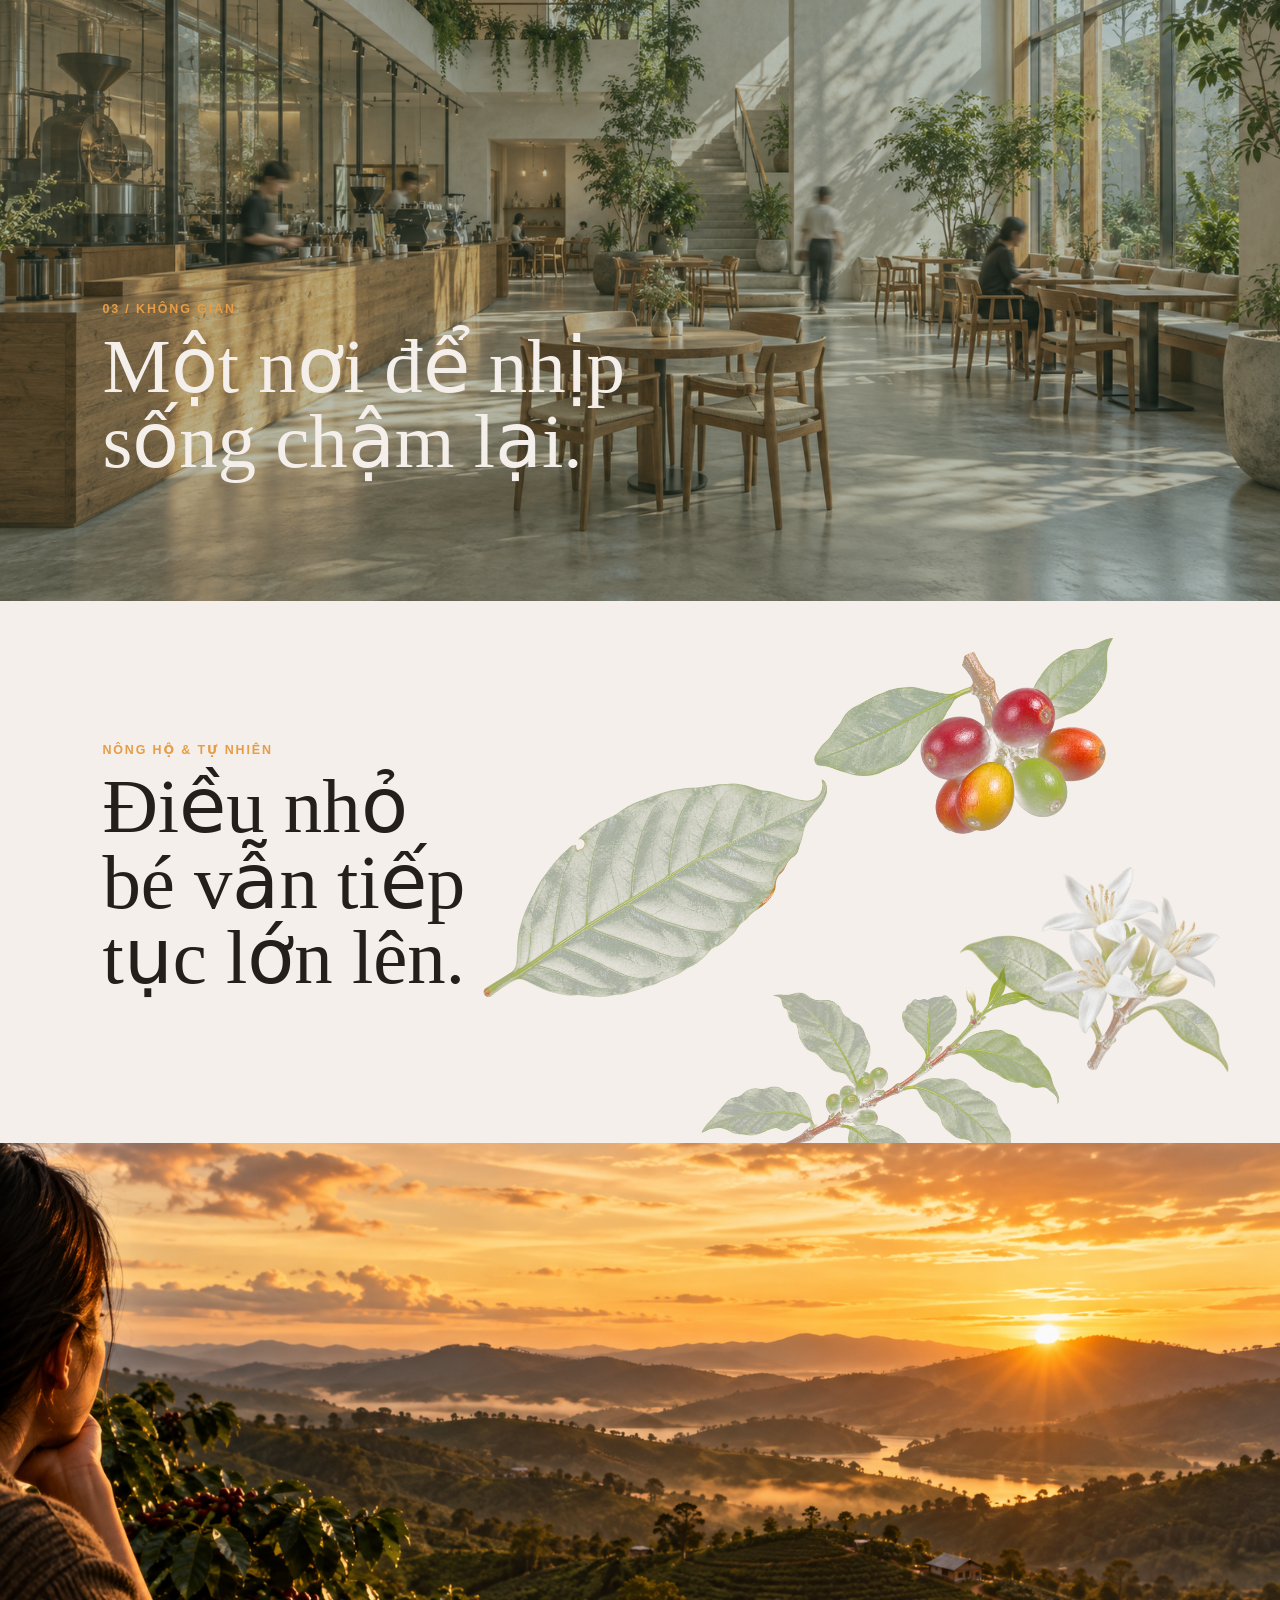
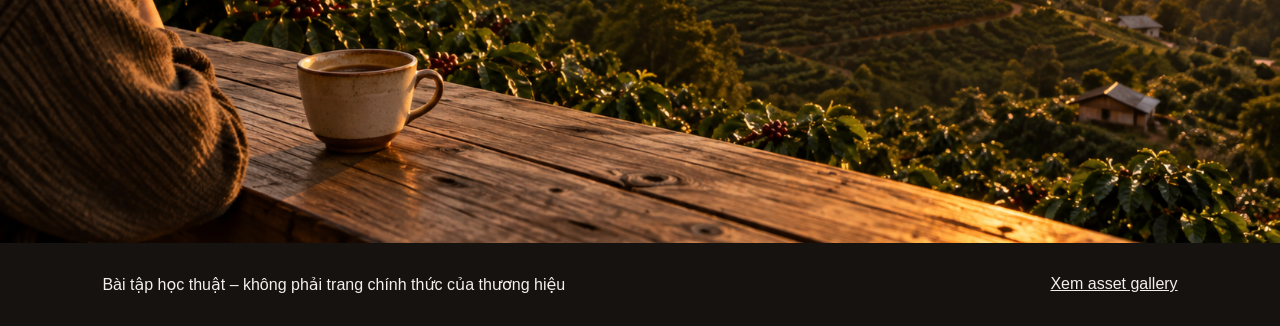
==== commit 32c964ff: "feat: relocate store CTA and add GA4 Maps tracking Co-Authored-By: Claude Sonnet 5.5 <noreply@anthro" ====
--- a/index.html
+++ b/index.html
@@ -48,9 +48,6 @@
           </ul>
         </div>
         <div class="hero-actions">
-          <a id="visit-roastery" class="cta" data-track="cta_click"
-            href="https://www.everyhalf.vn/store?utm_source=every_half_study&amp;utm_medium=landing_cta&amp;utm_campaign=ec204_every_half&amp;utm_content=find_store_location">Tìm
-            cửa hàng gần bạn</a>
           <a id="buy-specialty" class="cta-secondary-filled" data-track="cta_click"
             href="https://www.everyhalf.vn/product?utm_source=every_half_study&amp;utm_medium=landing_cta&amp;utm_campaign=ec204_every_half&amp;utm_content=buy_specialty_coffee">Mua
             cà phê hạt đặc sản</a>
@@ -104,6 +101,8 @@
         <p class="eyebrow">Ghé thăm Every Half</p>
         <h2 id="closing-title">Lần ghé tiếp theo bắt đầu từ đây.</h2>
         <p>Chọn một góc yên tĩnh, một tách cà phê hợp gu và dành cho mình một nhịp chậm giữa ngày.</p>
+        <a id="visit-roastery" class="cta closing-cta" data-track="cta_click" target="_blank" rel="noopener noreferrer"
+          href="https://www.google.com/maps/search/every+half+coffee+roasters/">Tìm cửa hàng gần bạn</a>
       </div>
     </section>
 
@@ -111,6 +110,19 @@
   <footer class="site-footer"><span>Bài tập học thuật – không phải trang chính thức của thương hiệu</span>
     <a href="asset_gallery.html">Xem asset gallery</a>
   </footer>
+  <script>
+    document.getElementById('visit-roastery')?.addEventListener('click', function () {
+      try {
+        if (typeof window.gtag === 'function') {
+          window.gtag('event', 'click_cta_maps', {
+            cta_location: 'final_section',
+            cta_text: 'Tìm cửa hàng gần bạn',
+            destination: 'google_maps'
+          });
+        }
+      } catch (e) { /* analytics must never block navigation */ }
+    });
+  </script>
 </body>
 
 </html>
--- a/assets/css/every-half-prototype.css
+++ b/assets/css/every-half-prototype.css
@@ -36,3 +36,5 @@
 /* Điểm 3 — CTA giảm lo ngại: CTA phụ dẫn thẳng tới trang mua hàng online */
 .cta-secondary-filled { background:transparent; border:1px solid var(--gold); color:var(--gold); display:inline-flex; font-size:1.02rem; font-weight:700; margin-top:0; padding:1rem 1.75rem; text-decoration:none; transition:background .2s ease,color .2s ease; }
 .cta-secondary-filled:hover { background:var(--gold); color:var(--charcoal); }
+.closing-cta { font-size:1.05rem; margin-top:1.75rem; padding:1.1rem 2rem; }
+@media (max-width:700px) { .closing-cta { justify-content:center; text-align:center; width:100%; } }
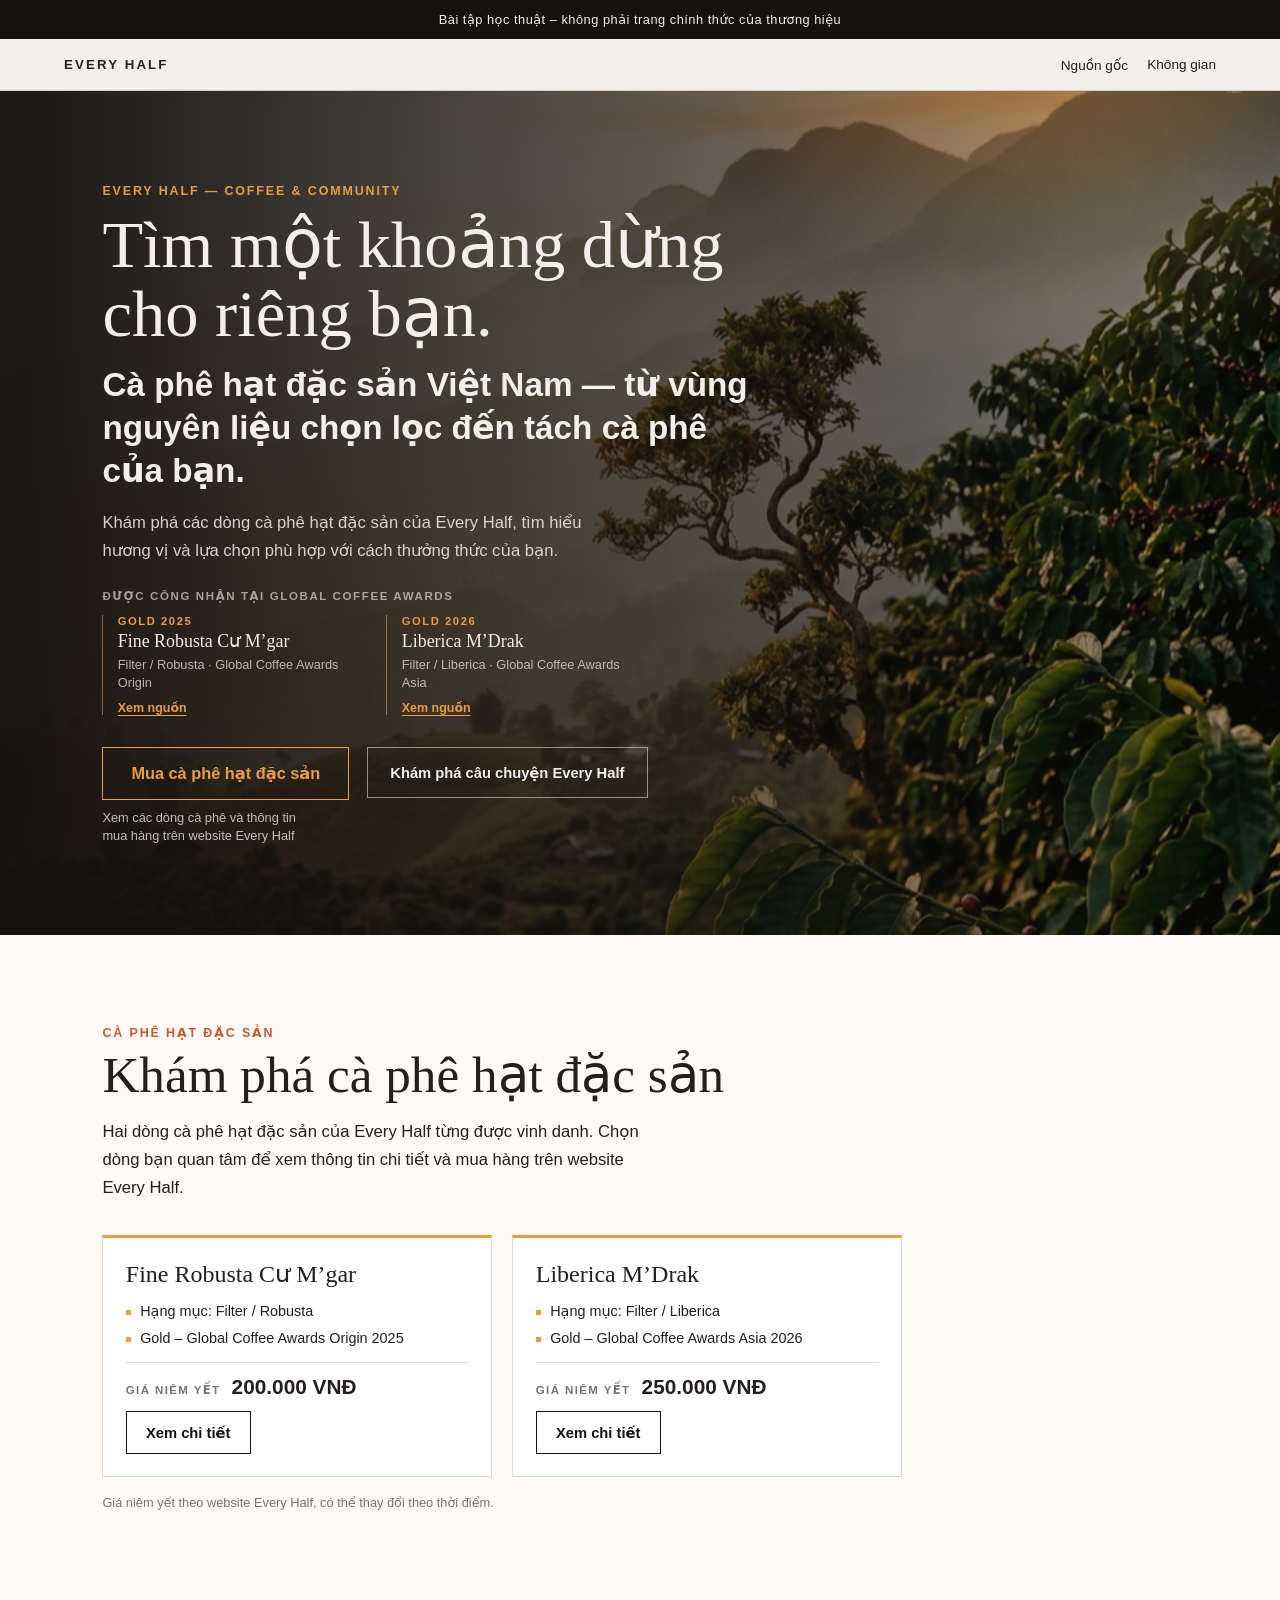
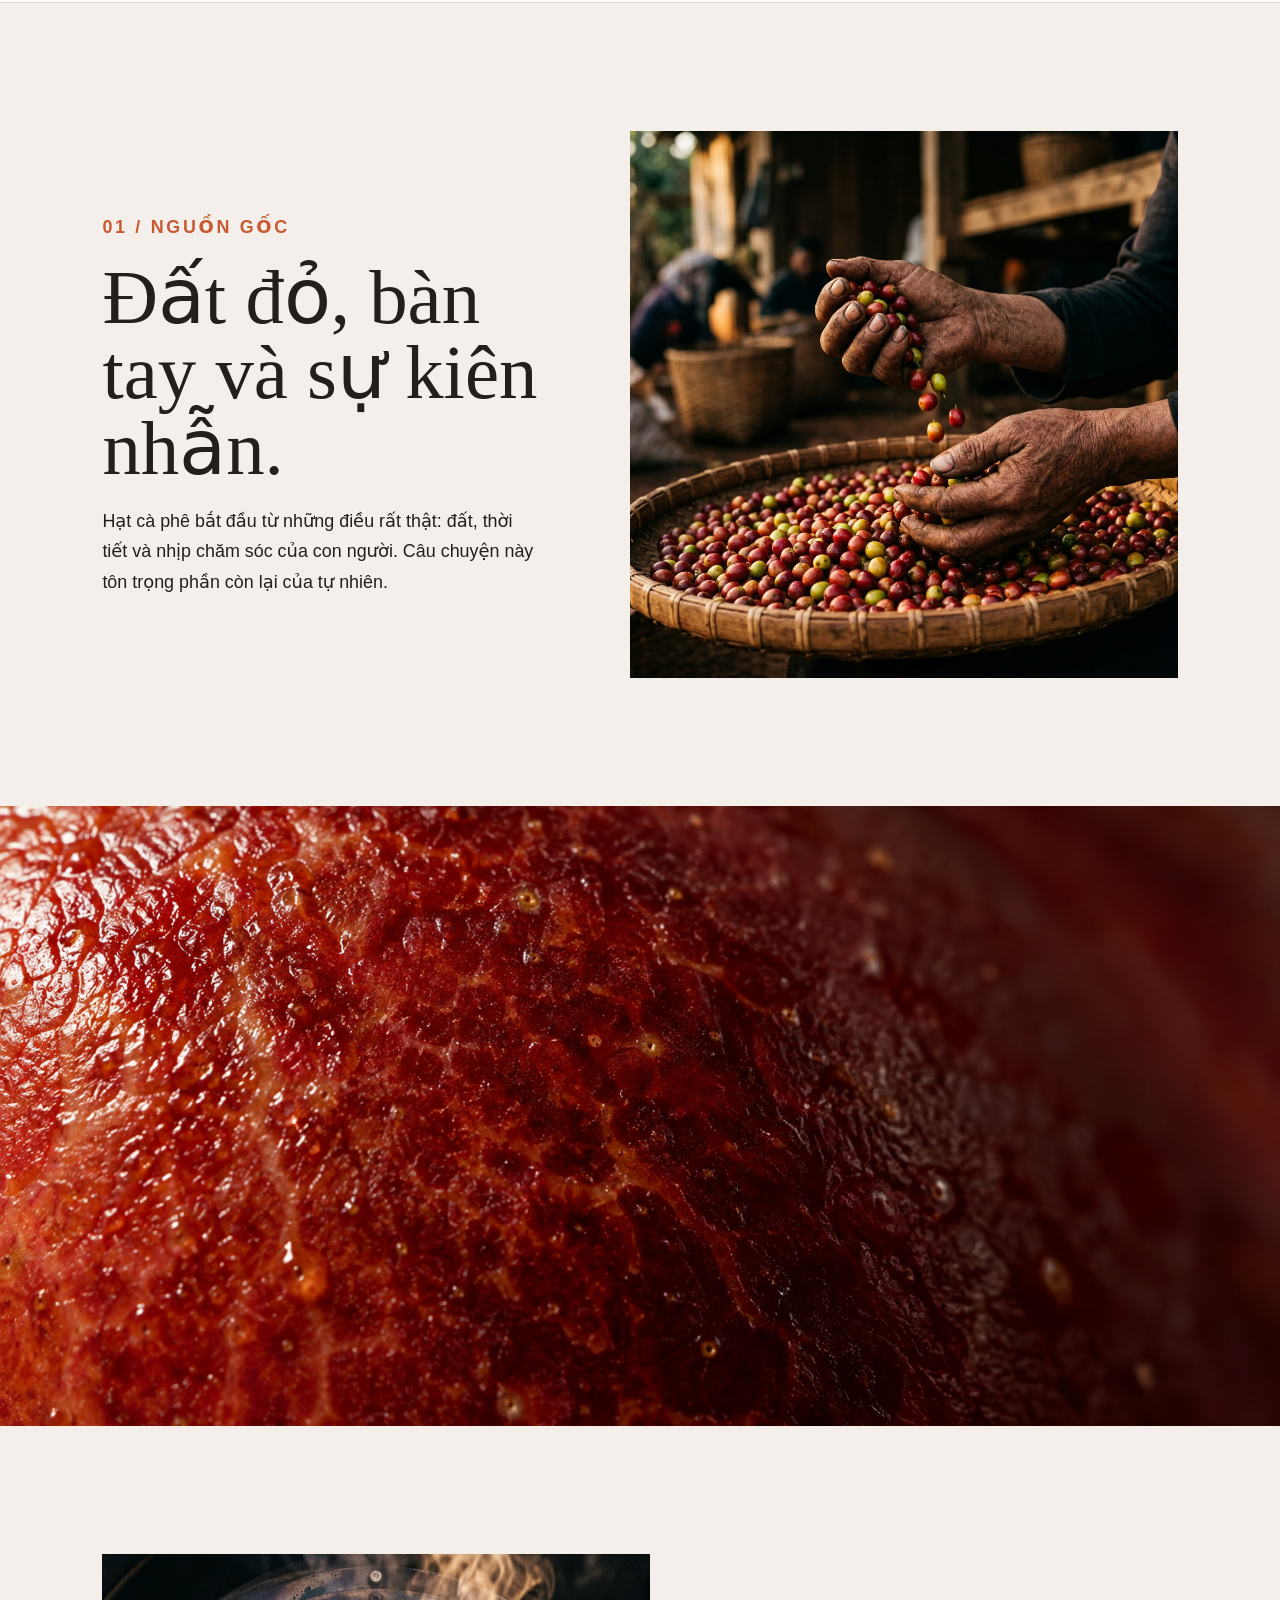
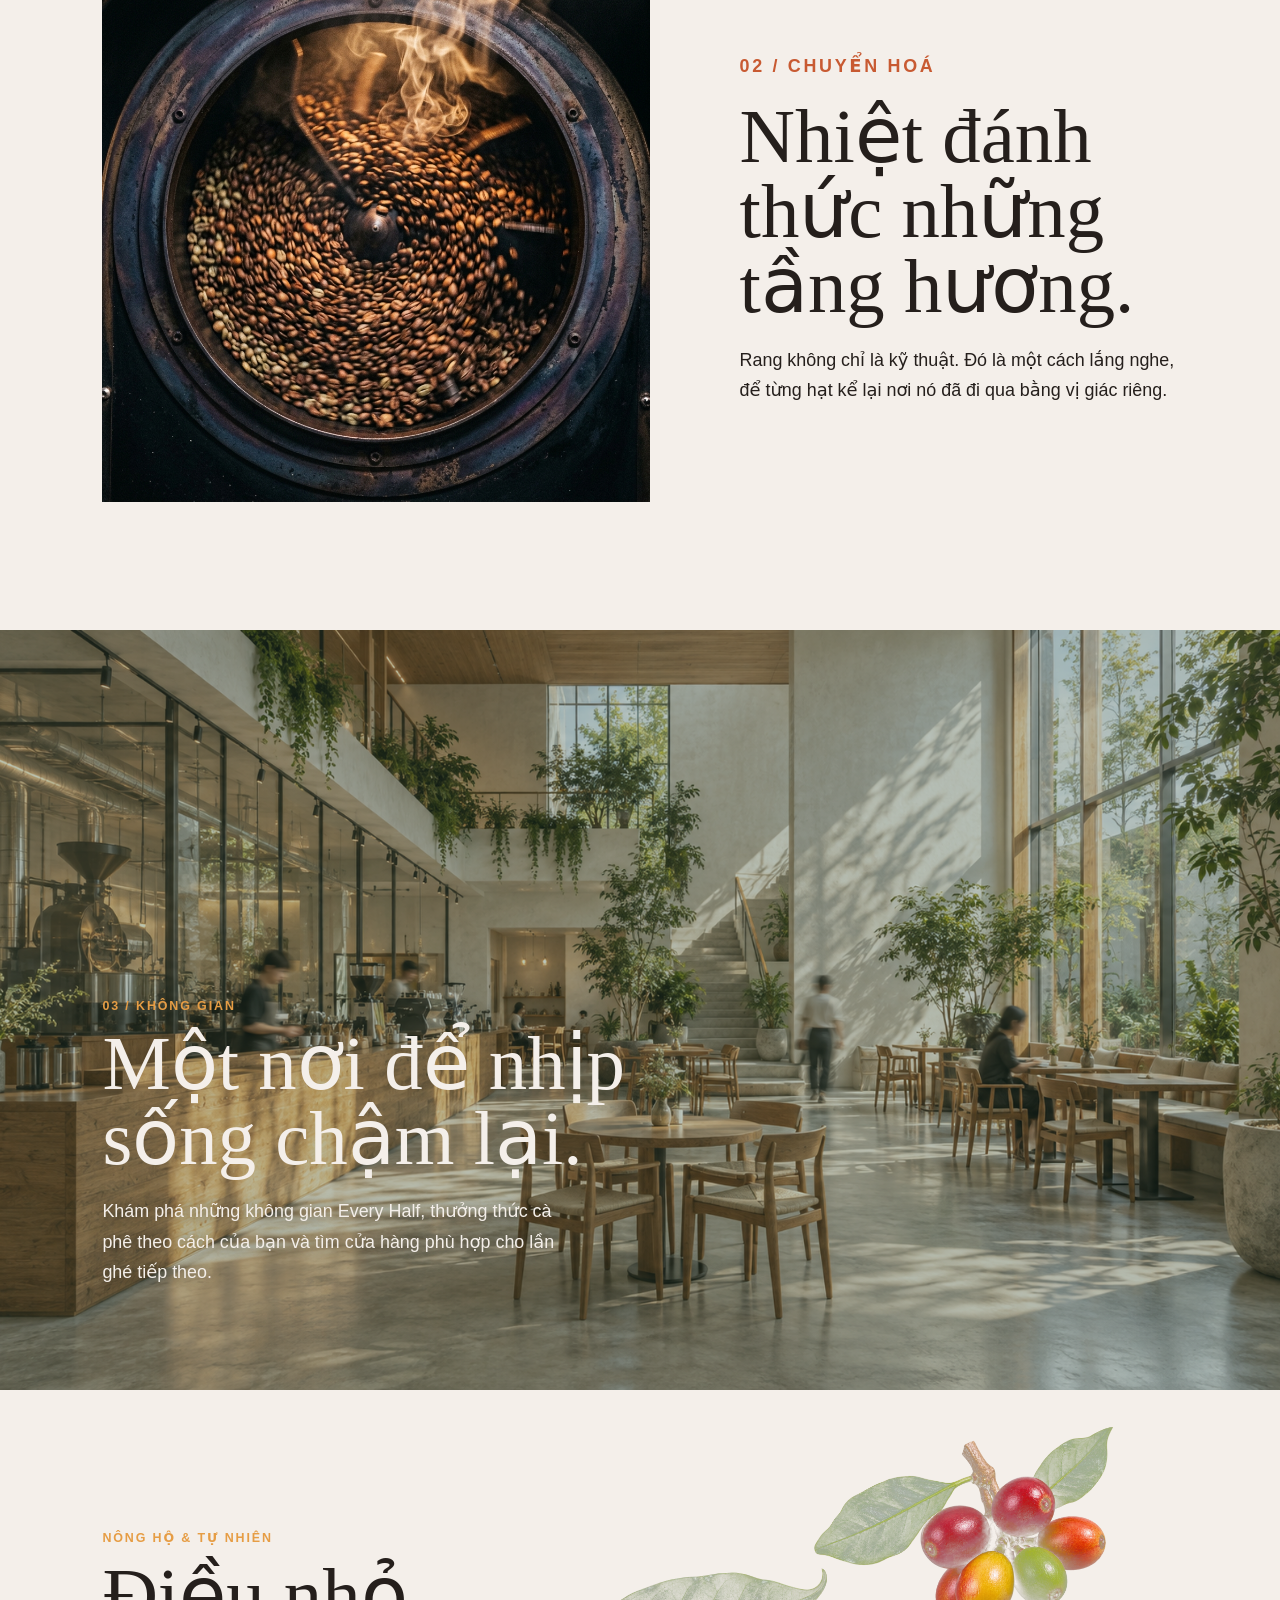
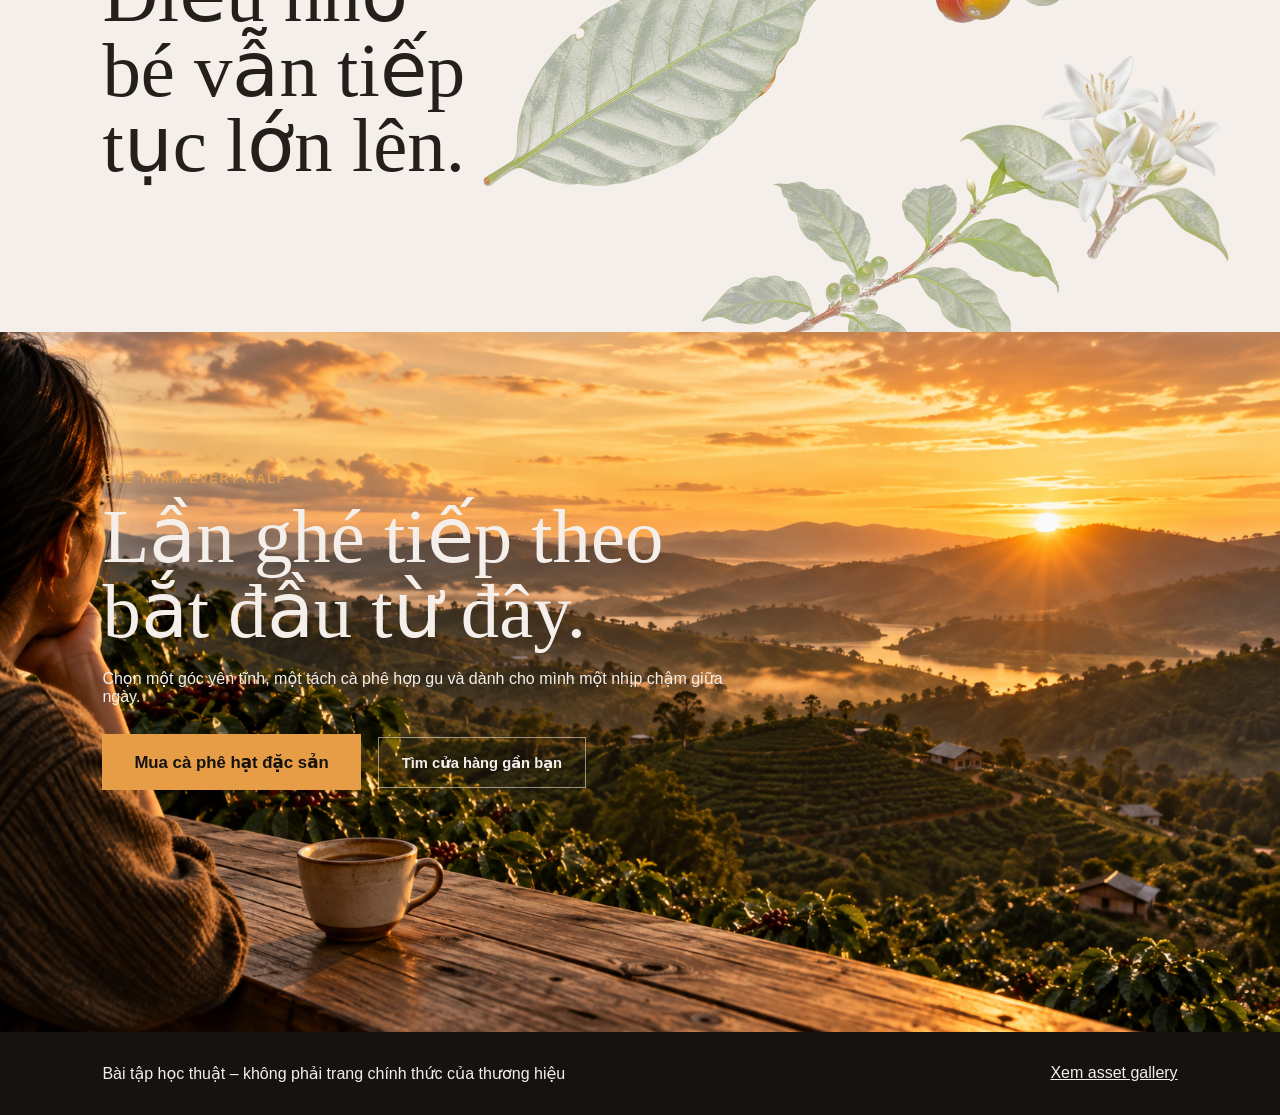
==== commit 757dbf0c: "5 diem can toi uu" ====
--- a/index.html
+++ b/index.html
@@ -33,29 +33,75 @@
         alt="Cảnh cà phê và thiên nhiên Tây Nguyên trong ánh sáng trầm ấm">
       <div class="hero-light" aria-hidden="true"></div>
       <div class="hero-copy">
-        <p class="eyebrow">EVERY HALF — COFFEE &amp; COMMUNITY</p>
+        <p class="eyebrow">EVERY HALF — COFFEE & COMMUNITY</p>
         <h1 id="hero-title">Tìm một khoảng dừng<br>cho riêng bạn.</h1>
         <p class="hero-subline">Cà phê hạt đặc sản Việt Nam — từ vùng nguyên liệu chọn lọc đến tách cà phê của bạn.</p>
-        <p>Khám phá những không gian Every Half, thưởng thức cà phê theo cách của bạn và tìm cửa hàng phù hợp cho lần
-          ghé tiếp theo.</p>
+        <p class="hero-support">Khám phá các dòng cà phê hạt đặc sản của Every Half, tìm hiểu hương vị và lựa chọn phù
+          hợp với cách thưởng thức của bạn.</p>
         <div class="hero-proof">
           <p class="proof-label">Được công nhận tại Global Coffee Awards</p>
           <ul class="proof-badges">
-            <li><span class="proof-medal">Gold 2025</span><strong>Fine Robusta Cư M’gar</strong><span>Filter / Robusta · Global
-                Coffee Awards Origin</span></li>
-            <li><span class="proof-medal">Gold 2026</span><strong>Liberica M’Drak</strong><span>Filter / Liberica · Global
-                Coffee Awards Asia</span></li>
+            <li><span class="proof-medal">Gold 2025</span><strong>Fine Robusta Cư M’gar</strong><span
+                class="proof-meta">Filter / Robusta · Global Coffee Awards Origin</span>
+              <a class="proof-source"
+                href="https://perfectdailygrind.com/2025/10/global-coffee-awards-roasters-origin-category-winners/"
+                target="_blank" rel="noopener noreferrer">Xem nguồn</a>
+            </li>
+            <li><span class="proof-medal">Gold 2026</span><strong>Liberica M’Drak</strong><span
+                class="proof-meta">Filter / Liberica · Global Coffee Awards Asia</span>
+              <a class="proof-source"
+                href="https://perfectdailygrind.com/2026/07/global-coffee-awards-best-roasters-asia/" target="_blank"
+                rel="noopener noreferrer">Xem nguồn</a>
+            </li>
           </ul>
         </div>
         <div class="hero-actions">
-          <a id="buy-specialty" class="cta-secondary-filled" data-track="cta_click"
-            href="https://www.everyhalf.vn/product?utm_source=every_half_study&amp;utm_medium=landing_cta&amp;utm_campaign=ec204_every_half&amp;utm_content=buy_specialty_coffee">Mua
-            cà phê hạt đặc sản</a>
+          <div class="cta-group">
+            <a id="buy-specialty" class="cta-secondary-filled" data-track="cta_click"
+              aria-describedby="buy-specialty-note" href="https://www.everyhalf.vn/product">Mua
+              cà phê hạt đặc sản</a>
+            <p class="cta-note" id="buy-specialty-note">Xem các dòng cà phê và thông tin mua hàng trên website Every
+              Half</p>
+          </div>
           <a class="cta-secondary" href="#origin">Khám phá câu chuyện Every Half</a>
         </div>
         <!-- <a class="utility-link" href="/tracking">Xem kết quả ghi nhận sự kiện</a> -->
       </div>
     </section>
+
+    <section class="section products" id="products" aria-labelledby="products-title" data-reveal>
+      <p class="eyebrow">Cà phê hạt đặc sản</p>
+      <h2 id="products-title">Khám phá cà phê hạt đặc sản</h2>
+      <p class="products-intro">Hai dòng cà phê hạt đặc sản của Every Half từng được vinh danh. Chọn dòng bạn quan tâm
+        để
+        xem thông tin chi tiết và mua hàng trên website Every Half.</p>
+      <ul class="product-grid">
+        <li class="product-card">
+          <h3>Fine Robusta Cư M’gar</h3>
+          <ul class="product-traits">
+            <li>Hạng mục: Filter / Robusta</li>
+            <li>Gold – Global Coffee Awards Origin 2025</li>
+          </ul>
+          <p class="product-price"><span class="product-price-label">Giá niêm yết</span><strong>200.000 VNĐ</strong></p>
+          <a class="product-link" data-track="cta_click"
+            href="https://www.everyhalf.vn/en/crafted-in-vietnam/fine-robusta-cu-m-gar">Xem
+            chi tiết</a>
+        </li>
+        <li class="product-card">
+          <h3>Liberica M’Drak</h3>
+          <ul class="product-traits">
+            <li>Hạng mục: Filter / Liberica</li>
+            <li>Gold – Global Coffee Awards Asia 2026</li>
+          </ul>
+          <p class="product-price"><span class="product-price-label">Giá niêm yết</span><strong>250.000 VNĐ</strong></p>
+          <a class="product-link" data-track="cta_click"
+            href="https://www.everyhalf.vn/en/crafted-in-vietnam/cpg-liberica-m-drak-200gr">Xem
+            chi tiết</a>
+        </li>
+      </ul>
+      <p class="product-note">Giá niêm yết theo website Every Half, có thể thay đổi theo thời điểm.</p>
+    </section>
+
     <section class="section story-grid" id="origin" aria-labelledby="origin-title" data-reveal>
       <div class="story-copy">
         <p class="eyebrow">01 / Nguồn gốc</p>
@@ -83,10 +129,14 @@
       <div class="space-copy">
         <p class="eyebrow">03 / Không gian</p>
         <h2 id="space-title">Một nơi để nhịp sống chậm lại.</h2>
+        <!-- LP02: nội dung về không gian/cửa hàng được chuyển từ Hero xuống đây -->
+        <p>Khám phá những không gian Every Half, thưởng thức cà phê theo cách của bạn và tìm cửa hàng phù hợp cho lần
+          ghé
+          tiếp theo.</p>
       </div>
     </section>
     <section class="section organic" aria-labelledby="organic-title" data-reveal>
-      <p class="eyebrow">Nông hộ &amp; tự nhiên</p>
+      <p class="eyebrow">Nông hộ & tự nhiên</p>
       <h2 id="organic-title">Điều nhỏ bé vẫn tiếp tục lớn lên.</h2><img class="organic-float cherries"
         src="public/images/everyhalf/organic/14_organic_02.png" alt="Chùm quả cà phê ở nhiều độ chín khác nhau"><img
         class="organic-float leaf" src="public/images/everyhalf/organic/14_organic_01.png" alt="Lá cà phê"><img
@@ -101,8 +151,15 @@
         <p class="eyebrow">Ghé thăm Every Half</p>
         <h2 id="closing-title">Lần ghé tiếp theo bắt đầu từ đây.</h2>
         <p>Chọn một góc yên tĩnh, một tách cà phê hợp gu và dành cho mình một nhịp chậm giữa ngày.</p>
-        <a id="visit-roastery" class="cta closing-cta" data-track="cta_click" target="_blank" rel="noopener noreferrer"
-          href="https://www.google.com/maps/search/every+half+coffee+roasters/">Tìm cửa hàng gần bạn</a>
+        <!-- LP05: CTA mua làm Primary, tìm cửa hàng làm Secondary (giữ id visit-roastery để không mất event click_cta_maps) -->
+        <div class="closing-actions">
+          <a id="buy-specialty-closing" class="cta closing-cta" data-track="cta_click"
+            href="https://www.everyhalf.vn/product">Mua
+            cà phê hạt đặc sản</a>
+          <a id="visit-roastery" class="cta-secondary" data-track="cta_click" target="_blank" rel="noopener noreferrer"
+            href="https://www.google.com/maps/search/every+half+coffee+roasters/">Tìm cửa hàng
+            gần bạn</a>
+        </div>
       </div>
     </section>
 
--- a/assets/css/every-half-prototype.css
+++ b/assets/css/every-half-prototype.css
@@ -20,8 +20,10 @@
 .utility-link:hover { color:var(--plaster); }
 @media (max-width:700px) { .hero-actions { align-items:stretch; flex-direction:column; } .hero-actions .cta,.cta-secondary,.cta-secondary-filled { justify-content:center; text-align:center; width:100%; } .site-header { padding-block:.9rem; } }
 
-/* Điểm 1 — Thông điệp chính: subline nêu rõ danh mục sản phẩm cốt lõi */
-.hero-subline { color:var(--plaster); font-size:clamp(1.05rem,1.7vw,1.35rem); font-weight:600; letter-spacing:.01em; margin:0 0 .85rem; max-width:55ch; }
+/* LP02 — Hero: tăng prominence subtext (selector đủ specificity để thắng `.hero-copy p`) */
+.hero-copy h1 { margin-bottom:.9rem; }
+.hero-copy p.hero-subline { color:var(--plaster); font-size:clamp(1.35rem,2.6vw,2.1rem); font-weight:600; letter-spacing:0; line-height:1.3; margin:0 0 1rem; max-width:36ch; }
+.hero-copy p.hero-support { color:rgba(244,239,234,.86); font-size:clamp(1rem,1.3vw,1.12rem); margin:0; }
 
 /* Điểm 2 — Bằng chứng / Proof: 2 giải Gold gần CTA */
 .hero-proof { margin-top:1.4rem; }
@@ -30,7 +32,7 @@
 .proof-badges li { border-left:1px solid rgba(230,157,69,.6); display:flex; flex-direction:column; gap:.2rem; padding-left:.9rem; }
 .proof-badges .proof-medal { color:var(--gold); font-size:.7rem; font-weight:700; letter-spacing:.14em; text-transform:uppercase; }
 .proof-badges strong { font-family:var(--display); font-size:1.12rem; font-weight:400; line-height:1.25; }
-.proof-badges li > span:last-child { color:rgba(244,239,234,.72); font-size:.8rem; line-height:1.45; }
+.proof-badges .proof-meta { color:rgba(244,239,234,.72); font-size:.8rem; line-height:1.45; }
 @media (max-width:700px) { .proof-badges { gap:1rem; grid-template-columns:1fr; } }
 
 /* Điểm 3 — CTA giảm lo ngại: CTA phụ dẫn thẳng tới trang mua hàng online */
@@ -38,3 +40,42 @@
 .cta-secondary-filled:hover { background:var(--gold); color:var(--charcoal); }
 .closing-cta { font-size:1.05rem; margin-top:1.75rem; padding:1.1rem 2rem; }
 @media (max-width:700px) { .closing-cta { justify-content:center; text-align:center; width:100%; } }
+
+/* LP03 — Proof: link "Xem nguồn" */
+.proof-badges .proof-source { align-self:flex-start; color:var(--gold); font-size:.78rem; font-weight:600; margin-top:.25rem; text-decoration:underline; text-underline-offset:3px; }
+.proof-badges .proof-source:hover { color:#f0b65f; }
+
+/* LP04 — CTA mua: microcopy giải thích destination */
+.cta-group { align-items:flex-start; display:flex; flex-direction:column; gap:.55rem; }
+.hero-actions { align-items:flex-start; }
+.hero-copy p.cta-note { color:rgba(244,239,234,.78); font-size:.8rem; line-height:1.45; margin:0; max-width:30ch; }
+@media (max-width:700px) { .cta-group { align-items:stretch; width:100%; } }
+
+/* LP01 — Block "Khám phá cà phê hạt đặc sản" ngay dưới Hero */
+.section.products { background:#fffaf5; border-bottom:1px solid var(--line); padding-block:clamp(3rem,7vw,6rem); }
+.products .eyebrow { color:var(--basalt); margin:0; }
+.products h2 { font-size:clamp(2rem,4vw,3.4rem); line-height:1.05; margin:.5rem 0 1rem; }
+.products-intro { font-size:clamp(1rem,1.3vw,1.12rem); line-height:1.7; margin:0; max-width:58ch; }
+.product-grid { display:grid; gap:1.25rem; grid-template-columns:repeat(auto-fit,minmax(260px,1fr)); list-style:none; margin:2rem 0 0; max-width:50rem; padding:0; }
+.product-card { background:#fff; border:1px solid var(--line); border-top:3px solid var(--gold); display:flex; flex-direction:column; gap:.75rem; padding:1.4rem; }
+.product-card h3 { font-family:var(--display); font-size:1.5rem; font-weight:400; line-height:1.2; margin:0; }
+.product-traits { display:grid; gap:.35rem; list-style:none; margin:0; padding:0; }
+.product-traits li { font-size:.9rem; line-height:1.5; padding-left:.9rem; position:relative; }
+.product-traits li::before { background:var(--gold); content:''; height:5px; left:0; position:absolute; top:.62em; width:5px; }
+.product-link { align-self:flex-start; border:1px solid var(--charcoal); color:var(--charcoal); display:inline-flex; font-size:.92rem; font-weight:700; margin-top:auto; padding:.75rem 1.2rem; text-decoration:none; transition:background .2s ease,color .2s ease; }
+.product-link:hover { background:var(--charcoal); color:var(--plaster); }
+@media (max-width:700px) { .product-link { justify-content:center; text-align:center; width:100%; } }
+
+/* LP02 — nội dung không gian/cửa hàng chuyển xuống section Không gian */
+.space-copy p:not(.eyebrow) { font-size:clamp(1rem,1.4vw,1.15rem); line-height:1.7; margin:0; max-width:48ch; text-shadow:0 1px 14px rgba(21,18,16,.65); }
+
+/* LP05 — Closing: CTA mua (primary) + tìm cửa hàng (secondary) */
+.closing-actions { align-items:center; display:flex; flex-wrap:wrap; gap:.9rem 1.1rem; margin-top:1.75rem; }
+.closing-actions .cta { margin-top:0; }
+@media (max-width:700px) { .closing-actions { align-items:stretch; flex-direction:column; } .closing-actions .cta,.closing-actions .cta-secondary { justify-content:center; text-align:center; width:100%; } }
+
+/* LP01 — Giá niêm yết (đã xác minh trên website brand) */
+.product-price { align-items:baseline; border-top:1px solid var(--line); display:flex; flex-wrap:wrap; gap:.2rem .7rem; margin:0; padding-top:.75rem; }
+.product-price-label { color:rgba(37,31,28,.62); font-size:.72rem; font-weight:600; letter-spacing:.12em; text-transform:uppercase; }
+.product-price strong { color:var(--ink); font-size:1.3rem; font-weight:700; }
+.product-note { color:rgba(37,31,28,.62); font-size:.8rem; line-height:1.5; margin:1rem 0 0; max-width:58ch; }
